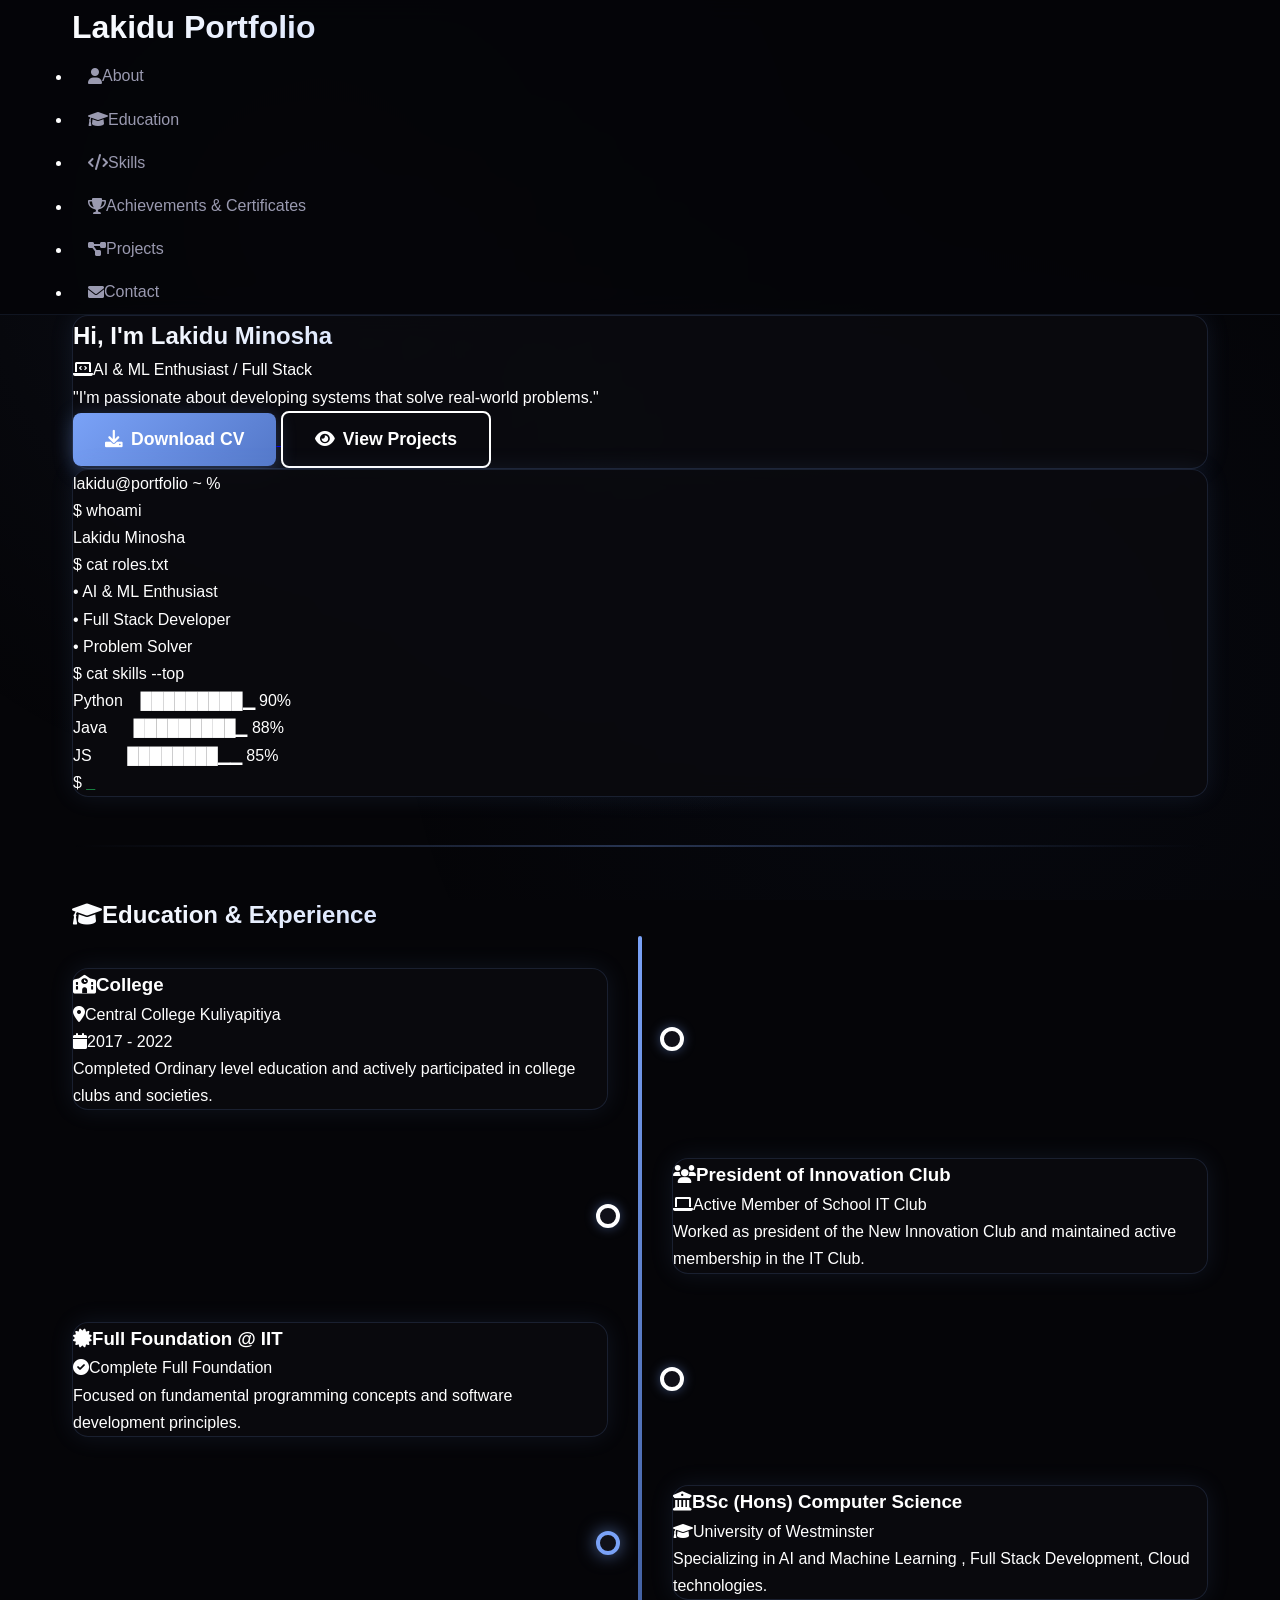
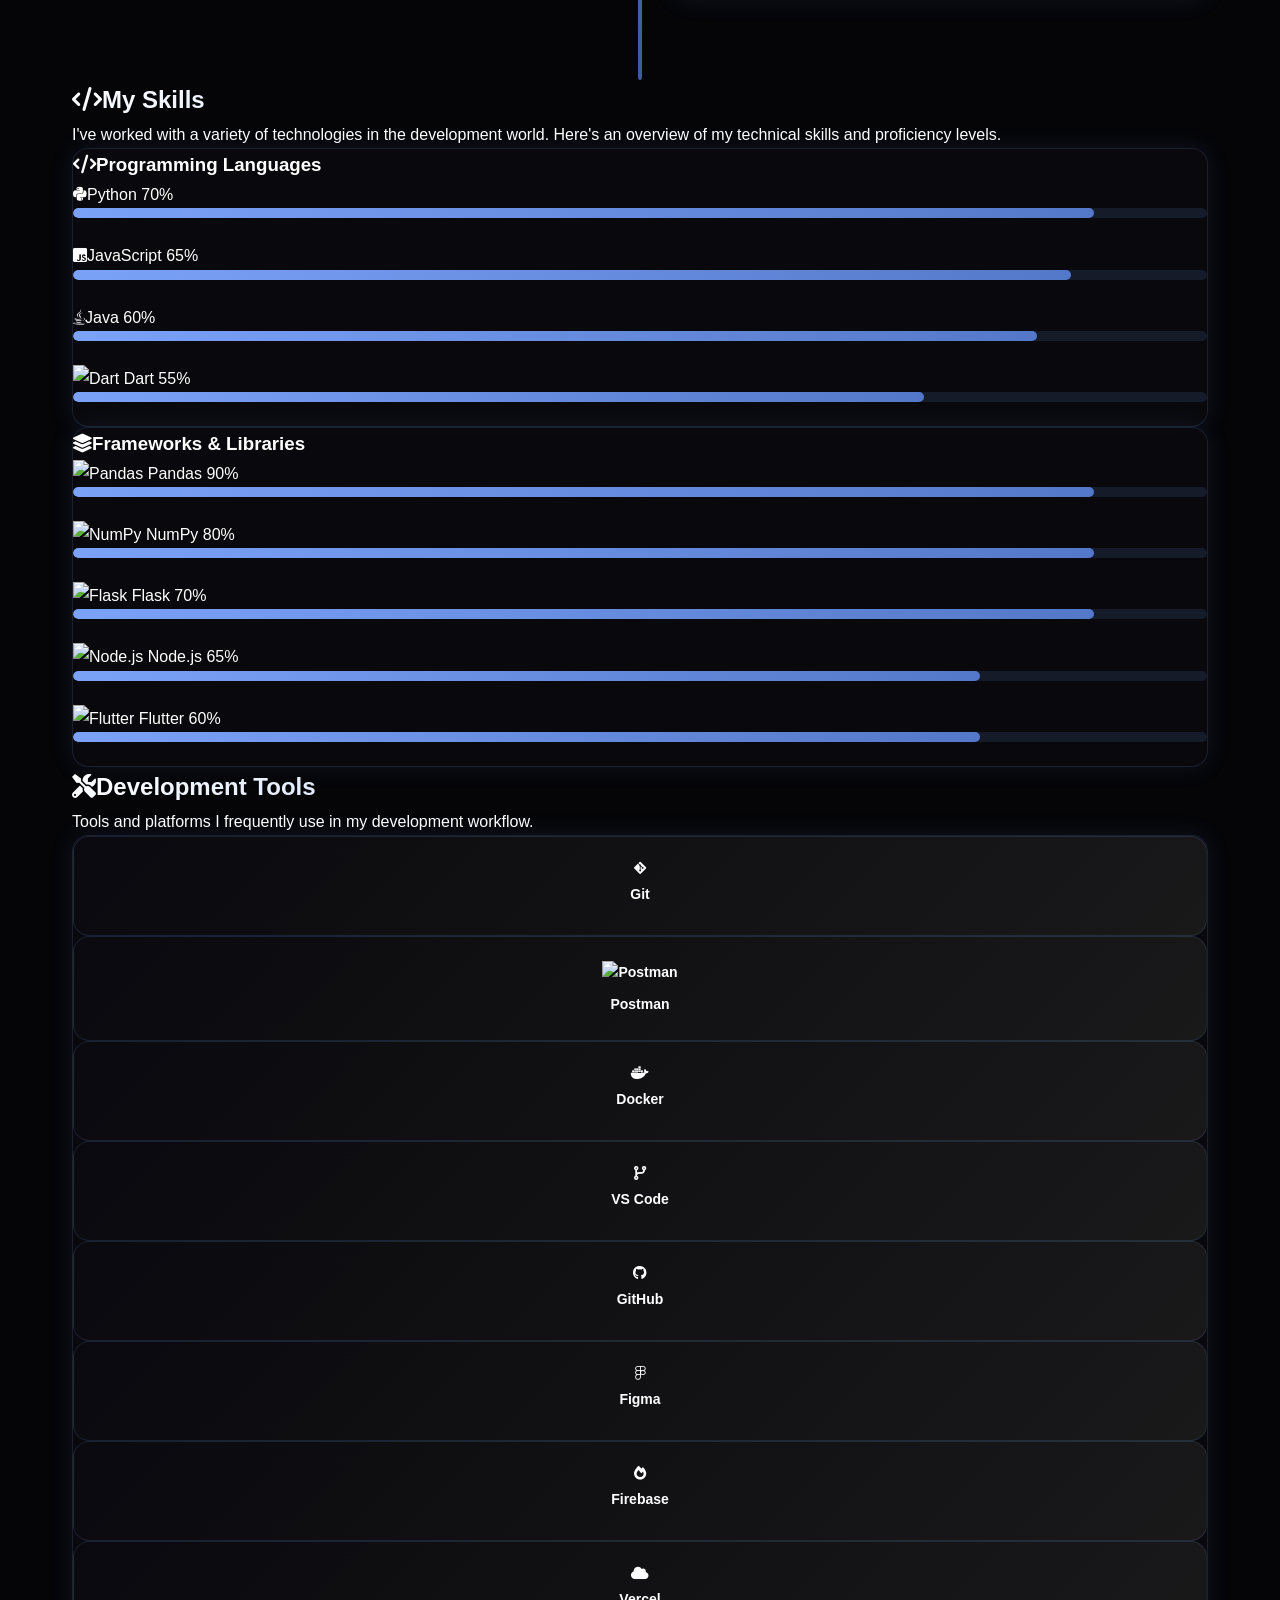
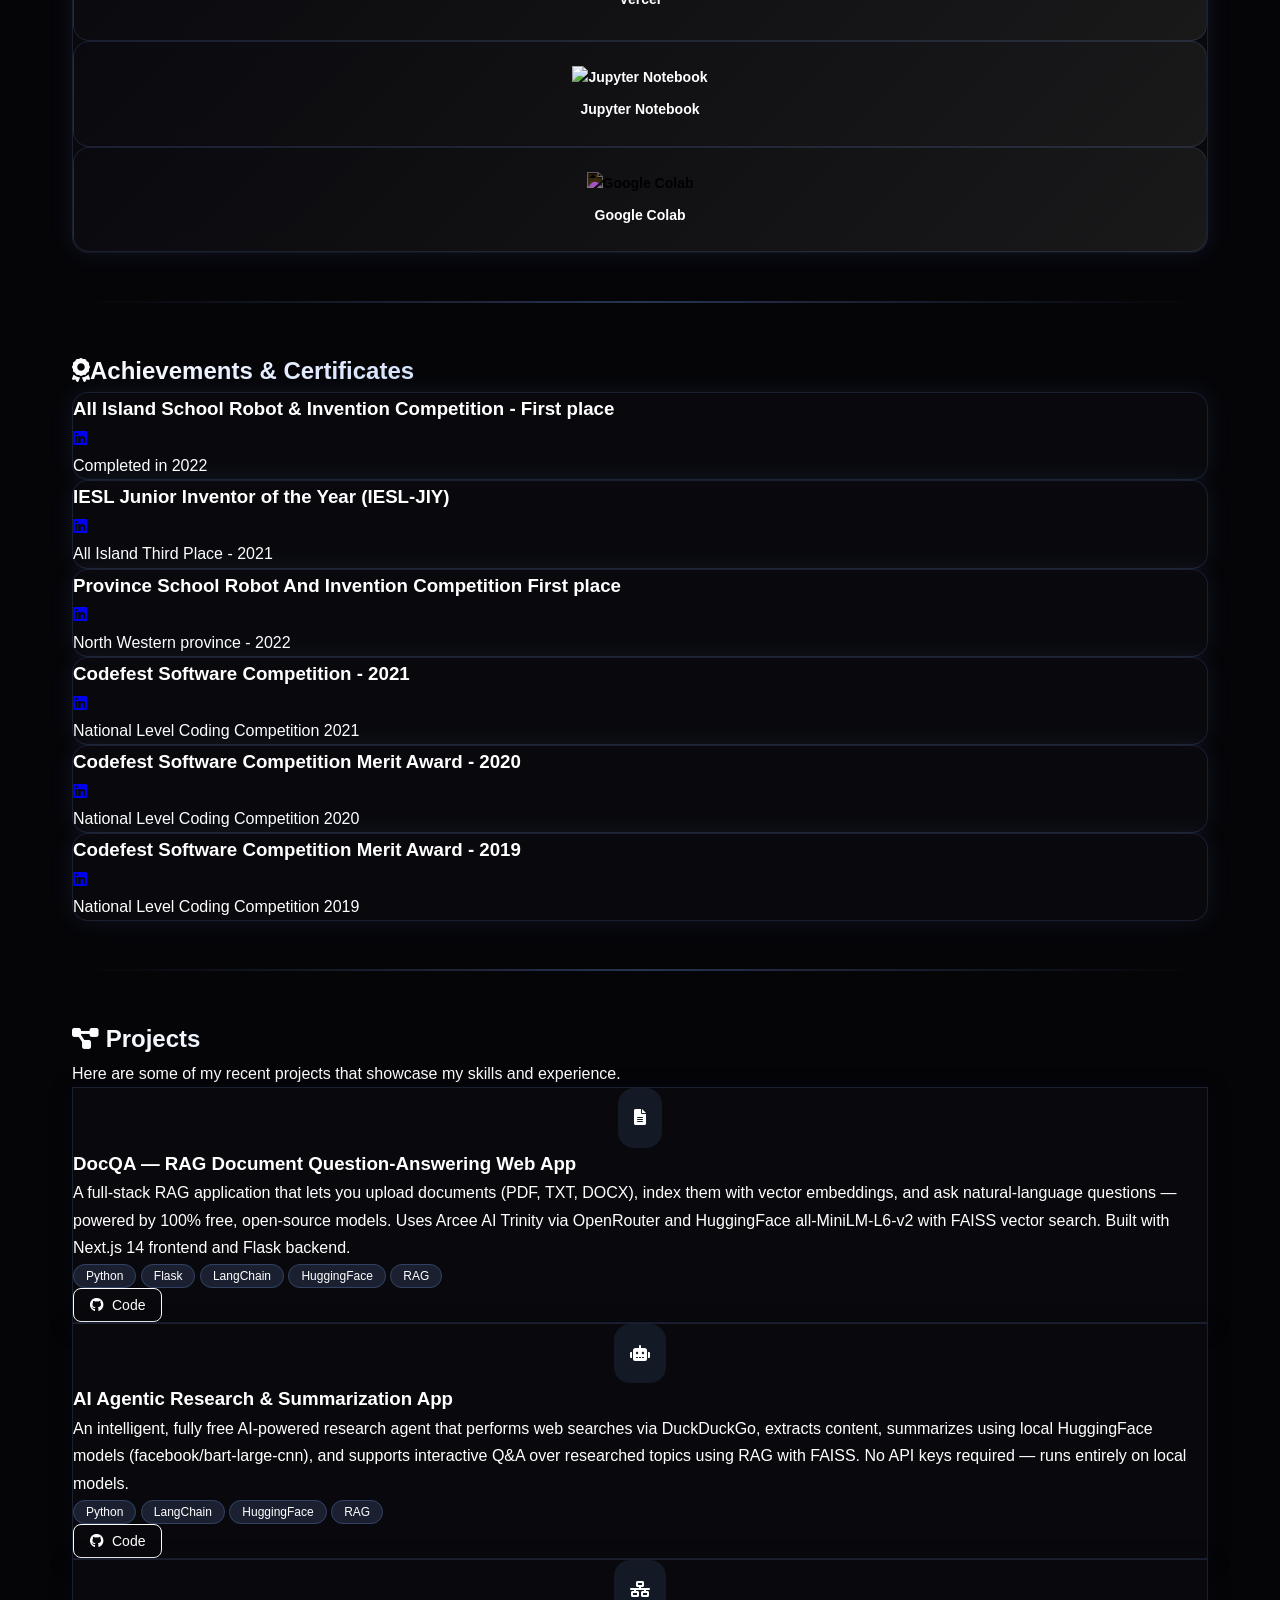
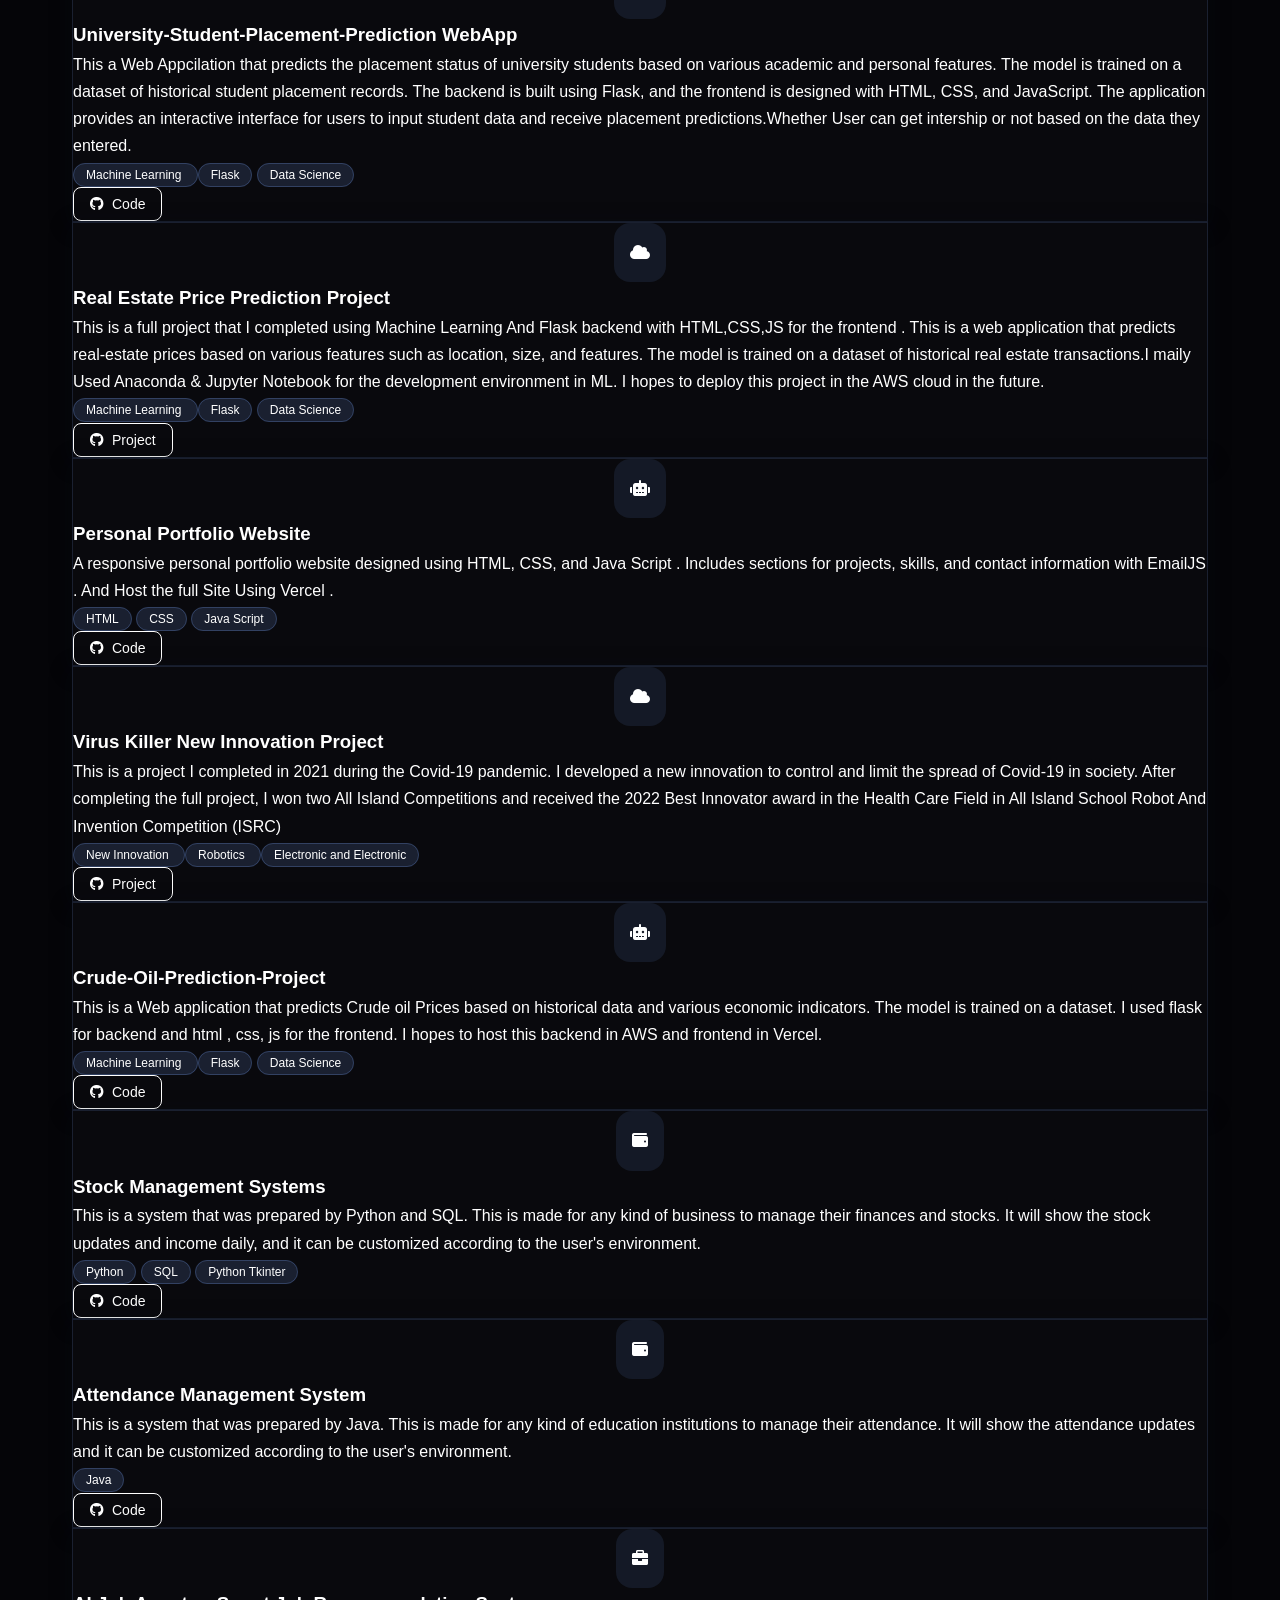
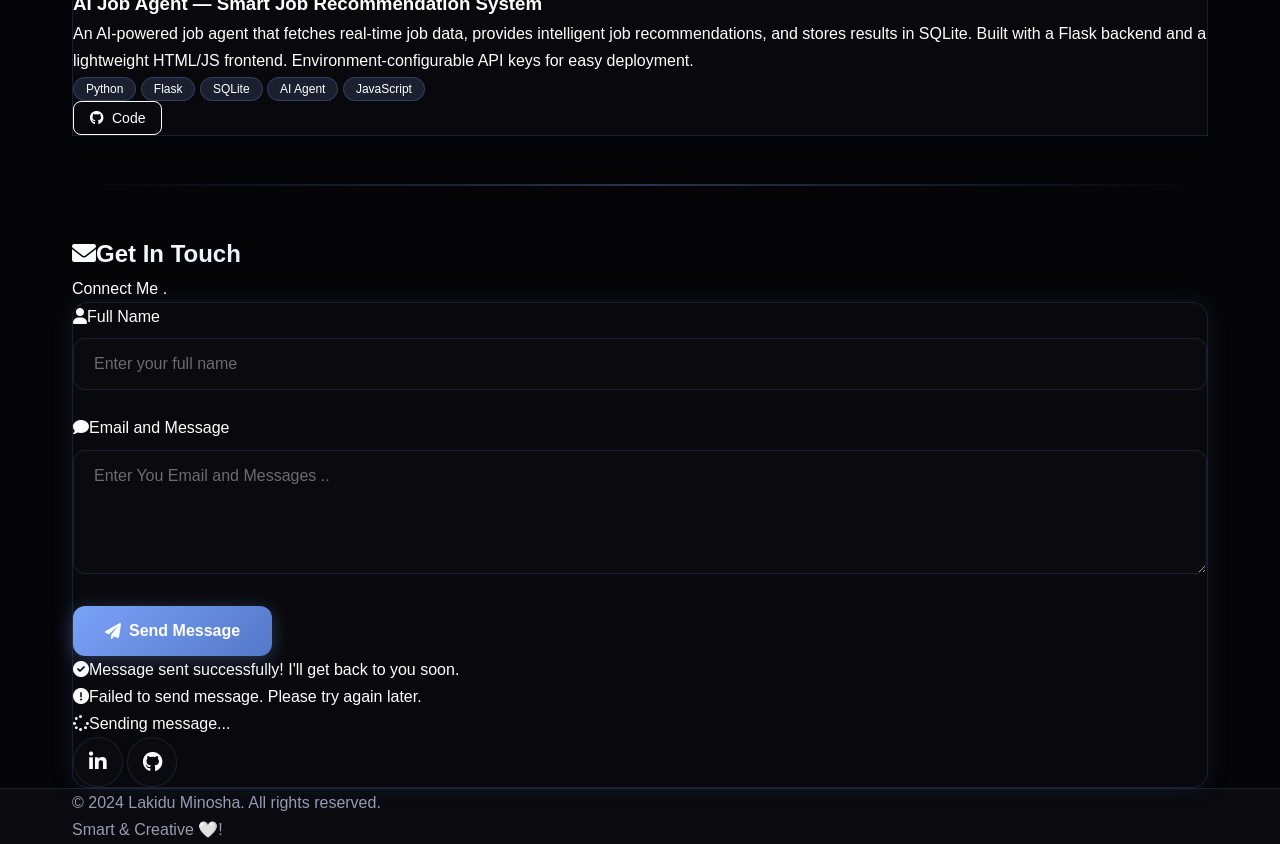
==== index.html @ 8b91c0c7 "all files in potfolio" ====
<!doctype html>
<html lang="en">
    <head>
        <meta charset="UTF-8" />
        <meta name="viewport" content="width=device-width, initial-scale=1" />
        <title>Portfolio|Lakidu</title>

        <!-- Tailwind CDN -->
        <script src="https://cdn.tailwindcss.com"></script>

        <!-- AOS CSS -->
        <link href="https://unpkg.com/aos@2.3.1/dist/aos.css" rel="stylesheet" />

        <!-- Font Awesome for icons -->
        <link
            rel="stylesheet"
            href="https://cdnjs.cloudflare.com/ajax/libs/font-awesome/6.0.0/css/all.min.css"
        />

        <!-- Custom CSS -->
        <link rel="stylesheet" href="style.css" />

        <style>
            html {
                scroll-behavior: smooth;
            }
        </style>
    </head>

    <body class="bg-[#010124] text-white font-sans overflow-x-hidden">
        <!-- Animated Background Particles -->
        <div class="particles-bg"></div>

        <!-- Replace your existing header section with this updated version -->
        <header
            class="bg-black/90 backdrop-blur-md shadow-lg sticky top-0 z-50 border-b border-indigo-800/30"
        >
            <div class="max-w-6xl mx-auto px-6 py-4 flex justify-between items-center">
                <h1 class="text-2xl font-bold gradient-text">Lakidu Portfolio</h1>

                <!-- Mobile Navigation Toggle Button -->
                <button class="nav-toggle" id="navToggle" aria-label="Toggle navigation">
                    <span></span>
                    <span></span>
                    <span></span>
                </button>

                <nav>
                    <ul class="flex space-x-6 text-sm font-medium" id="navMenu">
                        <li>
                            <a href="#about" class="nav-link">
                                <i class="fas fa-user mr-2"></i>About
                            </a>
                        </li>
                        <li>
                            <a href="#education" class="nav-link">
                                <i class="fas fa-graduation-cap mr-2"></i>Education
                            </a>
                        </li>
                        <li>
                            <a href="#skills" class="nav-link">
                                <i class="fas fa-code mr-2"></i>Skills
                            </a>
                        </li>
                        <li>
                            <a href="#achievements" class="nav-link">
                                <i class="fas fa-trophy mr-2"></i>Achievements & Certificates
                            </a>
                        </li>
                        <li>
                            <a href="#projects" class="nav-link">
                                <i class="fas fa-project-diagram mr-2"></i>Projects
                            </a>
                        </li>
                        <li>
                            <a href="#contact" class="nav-link">
                                <i class="fas fa-envelope mr-2"></i>Contact
                            </a>
                        </li>
                    </ul>
                </nav>
            </div>
        </header>

        <!-- Main Content -->
        <main class="py-16">
            <!-- About Section -->
            <section id="about" class="max-w-6xl mx-auto px-6 mb-16" data-aos="fade-up">
                <div class="flex flex-col md:flex-row items-center md:items-start gap-10">
                    <!-- Text Left -->
                    <div class="md:w-1/2">
                        <div class="glass-card p-8 rounded-xl shadow-lg text-left">
                            <h2 class="text-4xl font-bold mb-3 gradient-text">
                                Hi, I'm Lakidu Minosha
                            </h2>
                            <p class="text-indigo-300 mb-4 text-xl font-medium">
                                <i class="fas fa-laptop-code mr-2"></i>AI & ML Enthusiast / Full
                                Stack
                            </p>
                            <p class="text-gray-300 text-lg leading-relaxed">
                                "I'm passionate about developing systems that solve real-world
                                problems."
                            </p>

                            <div class="mt-6 flex space-x-4">
                                <!-- Download CV -->
                                <a
                                    href="https://drive.google.com/file/d/1Hf3Vi_glEjW9aLLunfUtieMkHjbDCd1c/view?usp=sharing"
                                    target="_blank"
                                >
                                    <button class="glow-button">
                                        <i class="fas fa-download mr-2"></i>Download CV
                                    </button>
                                </a>

                                <button
                                    class="outline-button"
                                    onclick="location.href = '#projects'"
                                >
                                    <i class="fas fa-eye mr-2"></i>View Projects
                                </button>
                            </div>
                        </div>
                    </div>

                    <!-- Creative Code Terminal -->
                    <div class="md:w-1/2 flex justify-center">
                        <div
                            class="hero-terminal glass-card rounded-xl shadow-2xl border border-indigo-500/30 w-full max-w-md overflow-hidden"
                        >
                            <!-- Terminal Header -->
                            <div
                                class="flex items-center gap-2 px-4 py-3 bg-black/60 border-b border-indigo-500/20"
                            >
                                <span class="w-3 h-3 rounded-full bg-red-500"></span>
                                <span class="w-3 h-3 rounded-full bg-yellow-500"></span>
                                <span class="w-3 h-3 rounded-full bg-green-500"></span>
                                <span class="ml-3 text-xs text-gray-500 font-mono"
                                    >lakidu@portfolio ~ %</span
                                >
                            </div>
                            <!-- Terminal Body -->
                            <div class="p-5 font-mono text-sm leading-relaxed">
                                <p class="text-green-400 mb-2">
                                    <span class="text-gray-500">$</span> whoami
                                </p>
                                <p class="text-indigo-300 mb-4">Lakidu Minosha</p>

                                <p class="text-green-400 mb-2">
                                    <span class="text-gray-500">$</span> cat roles.txt
                                </p>
                                <p class="text-cyan-300 mb-1">&#x2022; AI &amp; ML Enthusiast</p>
                                <p class="text-cyan-300 mb-1">&#x2022; Full Stack Developer</p>
                                <p class="text-cyan-300 mb-4">&#x2022; Problem Solver</p>

                                <p class="text-green-400 mb-2">
                                    <span class="text-gray-500">$</span> cat skills --top
                                </p>
                                <p class="text-yellow-300 mb-1">
                                    Python
                                    &nbsp;&nbsp;&nbsp;&#9608;&#9608;&#9608;&#9608;&#9608;&#9608;&#9608;&#9608;&#9608;&#9601;
                                    90%
                                </p>
                                <p class="text-yellow-300 mb-1">
                                    Java
                                    &nbsp;&nbsp;&nbsp;&nbsp;&nbsp;&#9608;&#9608;&#9608;&#9608;&#9608;&#9608;&#9608;&#9608;&#9608;&#9601;
                                    88%
                                </p>
                                <p class="text-yellow-300 mb-4">
                                    JS
                                    &nbsp;&nbsp;&nbsp;&nbsp;&nbsp;&nbsp;&nbsp;&#9608;&#9608;&#9608;&#9608;&#9608;&#9608;&#9608;&#9608;&#9601;&#9601;
                                    85%
                                </p>

                                <p class="text-green-400">
                                    <span class="text-gray-500">$</span>
                                    <span class="terminal-cursor">_</span>
                                </p>
                            </div>
                        </div>
                    </div>
                </div>
            </section>

            <!-- Section Divider -->
            <div class="max-w-6xl mx-auto px-6">
                <div class="section-divider"></div>
            </div>

            <!-- Education Section -->
            <section id="education" class="max-w-6xl mx-auto px-6 mb-16">
                <h2
                    class="text-4xl font-bold text-center w-full mb-12 gradient-text"
                    data-aos="fade-up"
                >
                    <i class="fas fa-graduation-cap mr-3"></i>Education & Experience
                </h2>

                <!-- Timeline Layout -->
                <div class="relative timeline-container" data-aos="fade-left">
                    <!-- Vertical Line -->
                    <div class="timeline-line"></div>

                    <!-- Timeline Items -->
                    <div class="timeline-item timeline-left" data-aos="fade-right">
                        <div class="glass-card p-6 rounded-xl shadow-lg">
                            <h3 class="text-2xl font-bold mb-2 text-indigo-300">
                                <i class="fas fa-school mr-2"></i>College
                            </h3>
                            <p class="text-gray-400 mb-2">
                                <i class="fas fa-map-marker-alt mr-2"></i>Central College
                                Kuliyapitiya
                            </p>
                            <p class="text-gray-400 mb-3">
                                <i class="fas fa-calendar mr-2"></i>2017 - 2022
                            </p>
                            <p class="text-sm text-gray-300">
                                Completed Ordinary level education and actively participated in
                                college clubs and societies.
                            </p>
                        </div>
                        <div class="timeline-dot"></div>
                    </div>

                    <div class="timeline-item timeline-right" data-aos="fade-left">
                        <div class="glass-card p-6 rounded-xl shadow-lg">
                            <h3 class="text-2xl font-bold mb-2 text-indigo-300">
                                <i class="fas fa-users mr-2"></i>President of Innovation Club
                            </h3>
                            <p class="text-gray-400 mb-3">
                                <i class="fas fa-laptop mr-2"></i>Active Member of School IT Club
                            </p>
                            <p class="text-sm text-gray-300">
                                Worked as president of the New Innovation Club and maintained active
                                membership in the IT Club.
                            </p>
                        </div>
                        <div class="timeline-dot"></div>
                    </div>

                    <div class="timeline-item timeline-left" data-aos="fade-right">
                        <div class="glass-card p-6 rounded-xl shadow-lg">
                            <h3 class="text-2xl font-bold mb-2 text-indigo-300">
                                <i class="fas fa-certificate mr-2"></i>Full Foundation @ IIT
                            </h3>
                            <p class="text-gray-400 mb-3">
                                <i class="fas fa-check-circle mr-2"></i>Complete Full Foundation
                            </p>
                            <p class="text-sm text-gray-300">
                                Focused on fundamental programming concepts and software development
                                principles.
                            </p>
                        </div>
                        <div class="timeline-dot"></div>
                    </div>

                    <div class="timeline-item timeline-right" data-aos="fade-left">
                        <div class="glass-card p-6 rounded-xl shadow-lg">
                            <h3 class="text-2xl font-bold mb-2 text-indigo-300">
                                <i class="fas fa-university mr-2"></i>BSc (Hons) Computer Science
                            </h3>
                            <p class="text-gray-400 mb-3">
                                <i class="fas fa-graduation-cap mr-2"></i>University of Westminster
                            </p>
                            <p class="text-sm text-gray-300">
                                Specializing in AI and Machine Learning , Full Stack Development,
                                Cloud technologies.
                            </p>
                        </div>
                        <div class="timeline-dot active"></div>
                    </div>
                </div>
            </section>
            <!-- Skills Section -->
            <section id="skills" class="max-w-6xl mx-auto px-6 mb-16" data-aos="fade-up">
                <h2 class="text-4xl font-bold text-center mb-10 gradient-text">
                    <i class="fas fa-code mr-3"></i>My Skills
                </h2>
                <p class="text-center text-gray-400 mb-12 text-lg">
                    I've worked with a variety of technologies in the development world. Here's an
                    overview of my technical skills and proficiency levels.
                </p>

                <div class="grid md:grid-cols-2 gap-10">
                    <!-- Languages -->
                    <div class="glass-card p-8 rounded-xl shadow-lg" data-aos="fade-right">
                        <h3 class="text-2xl font-semibold mb-6 text-indigo-300">
                            <i class="fas fa-code mr-2"></i>Programming Languages
                        </h3>
                        <div class="space-y-6">
                            <div class="skill-item" data-skill="90">
                                <div class="flex justify-between mb-2">
                                    <span class="font-medium">
                                        <i class="fab fa-python mr-2"></i>Python
                                    </span>
                                    <span class="text-indigo-400">70%</span>
                                </div>
                                <div class="skill-bar">
                                    <div class="skill-bar-fill" data-width="90"></div>
                                </div>
                            </div>
                            <div class="skill-item" data-skill="88">
                                <div class="flex justify-between mb-2">
                                    <span class="font-medium">
                                        <i class="fab fa-js-square mr-2"></i>JavaScript
                                    </span>
                                    <span class="text-indigo-400">65%</span>
                                </div>
                                <div class="skill-bar">
                                    <div class="skill-bar-fill" data-width="88"></div>
                                </div>
                            </div>
                            <div class="skill-item" data-skill="85">
                                <div class="flex justify-between mb-2">
                                    <span class="font-medium">
                                        <i class="fab fa-java mr-2"></i>Java
                                    </span>
                                    <span class="text-indigo-400">60%</span>
                                </div>
                                <div class="skill-bar">
                                    <div class="skill-bar-fill" data-width="85"></div>
                                </div>
                            </div>

                            <!-- <div class="skill-item" data-skill="80">
                                <div class="flex justify-between mb-2">
                                    <span class="font-medium">
                                        <i class="fab fa-android mr-2"></i>Kotlin
                                    </span>
                                    <span class="text-indigo-400">60%</span>
                                </div>
                                <div class="skill-bar">
                                    <div class="skill-bar-fill" data-width="80"></div>
                                </div>
                            </div> -->

                            <div class="skill-item" data-skill="75">
                                <div class="flex justify-between mb-2">
                                    <span class="font-medium">
                                        <img
                                            src="https://cdn.jsdelivr.net/gh/devicons/devicon/icons/dart/dart-original.svg"
                                            alt="Dart"
                                            class="inline w-5 h-5 mr-2"
                                        />
                                        Dart
                                    </span>
                                    <span class="text-indigo-400">55%</span>
                                </div>
                                <div class="skill-bar">
                                    <div class="skill-bar-fill" data-width="75"></div>
                                </div>
                            </div>
                        </div>
                    </div>

                    <!-- Frameworks & Libraries -->
                    <div class="glass-card p-8 rounded-xl shadow-lg" data-aos="fade-left">
                        <h3 class="text-2xl font-semibold mb-6 text-indigo-300">
                            <i class="fas fa-layer-group mr-2"></i>Frameworks & Libraries
                        </h3>

                        <!-- Pandas -->
                        <div class="skill-item" data-skill="90">
                            <div class="flex justify-between mb-2">
                                <span class="font-medium">
                                    <img
                                        src="https://cdn.jsdelivr.net/gh/devicons/devicon/icons/pandas/pandas-original.svg"
                                        alt="Pandas"
                                        class="inline w-5 h-5 mr-2"
                                    />
                                    Pandas
                                </span>

                                <span class="text-indigo-400">90%</span>
                            </div>
                            <div class="skill-bar">
                                <div class="skill-bar-fill" data-width="90"></div>
                            </div>
                        </div>

                        <!-- NumPy -->
                        <div class="skill-item" data-skill="90">
                            <div class="flex justify-between mb-2">
                                <span class="font-medium">
                                    <img
                                        src="https://cdn.jsdelivr.net/gh/devicons/devicon/icons/numpy/numpy-original.svg"
                                        alt="NumPy"
                                        class="inline w-5 h-5 mr-2"
                                    />
                                    NumPy
                                </span>

                                <span class="text-indigo-400">80%</span>
                            </div>
                            <div class="skill-bar">
                                <div class="skill-bar-fill" data-width="90"></div>
                            </div>
                        </div>

                        <!-- Flask -->
                        <div class="skill-item" data-skill="90">
                            <div class="flex justify-between mb-2">
                                <span class="font-medium">
                                    <img
                                        src="https://cdn.jsdelivr.net/gh/devicons/devicon/icons/flask/flask-original.svg"
                                        alt="Flask"
                                        class="inline w-5 h-5 mr-2"
                                    />
                                    Flask
                                </span>
                                <span class="text-indigo-400">70%</span>
                            </div>
                            <div class="skill-bar">
                                <div class="skill-bar-fill" data-width="90"></div>
                            </div>
                        </div>

                        <!-- Node.js -->
                        <div class="skill-item" data-skill="80">
                            <div class="flex justify-between mb-2">
                                <span class="font-medium">
                                    <img
                                        src="https://cdn.jsdelivr.net/gh/devicons/devicon/icons/nodejs/nodejs-original.svg"
                                        alt="Node.js"
                                        class="inline w-5 h-5 mr-2"
                                    />
                                    Node.js
                                </span>
                                <span class="text-indigo-400">65%</span>
                            </div>
                            <div class="skill-bar">
                                <div class="skill-bar-fill" data-width="80"></div>
                            </div>
                        </div>

                        <!-- Flutter -->

                        <div class="skill-item" data-skill="80">
                            <div class="flex justify-between mb-2">
                                <span class="font-medium">
                                    <img
                                        src="https://cdn.jsdelivr.net/gh/devicons/devicon/icons/flutter/flutter-original.svg"
                                        alt="Flutter"
                                        class="inline w-5 h-5 mr-2"
                                    />
                                    Flutter
                                </span>
                                <span class="text-indigo-400">60%</span>
                            </div>
                            <div class="skill-bar">
                                <div class="skill-bar-fill" data-width="80"></div>
                            </div>
                        </div>
                    </div>
                </div>
            </section>

            <section id="tools" class="max-w-6xl mx-auto px-6 mb-16" data-aos="fade-up">
                <h2 class="text-3xl font-bold text-center mb-10 gradient-text">
                    <i class="fas fa-tools mr-3"></i>Development Tools
                </h2>
                <p class="text-center text-gray-400 mb-10 text-lg">
                    Tools and platforms I frequently use in my development workflow.
                </p>
                <div class="glass-card p-8 rounded-xl shadow-lg">
                    <div class="grid grid-cols-2 sm:grid-cols-3 md:grid-cols-4 gap-6 text-center">
                        <!-- Git -->
                        <div class="tool-button" data-aos="zoom-in" data-aos-delay="100">
                            <i class="fab fa-git-alt text-2xl mb-2"></i>
                            <span>Git</span>
                        </div>

                        <!-- Postman -->
                        <div class="tool-button" data-aos="zoom-in" data-aos-delay="200">
                            <img
                                src="https://cdn.jsdelivr.net/gh/devicons/devicon/icons/postman/postman-original.svg"
                                alt="Postman"
                                class="w-8 h-8 mx-auto mb-2"
                            />
                            <span>Postman</span>
                        </div>

                        <!-- Docker -->
                        <div class="tool-button" data-aos="zoom-in" data-aos-delay="300">
                            <i class="fab fa-docker text-2xl mb-2"></i>
                            <span>Docker</span>
                        </div>

                        <!-- VS Code -->
                        <div class="tool-button" data-aos="zoom-in" data-aos-delay="400">
                            <i class="fas fa-code-branch text-2xl mb-2"></i>
                            <span>VS Code</span>
                        </div>

                        <!-- GitHub -->
                        <div class="tool-button" data-aos="zoom-in" data-aos-delay="500">
                            <i class="fab fa-github text-2xl mb-2"></i>
                            <span>GitHub</span>
                        </div>

                        <!-- Figma -->
                        <div class="tool-button" data-aos="zoom-in" data-aos-delay="600">
                            <i class="fab fa-figma text-2xl mb-2"></i>
                            <span>Figma</span>
                        </div>

                        <!-- Firebase -->
                        <div class="tool-button" data-aos="zoom-in" data-aos-delay="700">
                            <i class="fas fa-fire text-2xl mb-2"></i>
                            <span>Firebase</span>
                        </div>

                        <!-- Vercel -->
                        <div class="tool-button" data-aos="zoom-in" data-aos-delay="800">
                            <i class="fas fa-cloud text-2xl mb-2"></i>
                            <span>Vercel</span>
                        </div>

                        <!-- Jupyter Notebook -->
                        <div class="tool-button" data-aos="zoom-in" data-aos-delay="900">
                            <img
                                src="https://cdn.jsdelivr.net/gh/devicons/devicon/icons/jupyter/jupyter-original.svg"
                                alt="Jupyter Notebook"
                                class="w-8 h-8 mx-auto mb-2"
                            />
                            <span>Jupyter Notebook</span>
                        </div>

                        <!-- Google Colab -->
                        <div class="tool-button" data-aos="zoom-in" data-aos-delay="1000">
                            <img
                                src="https://cdn.jsdelivr.net/npm/simple-icons@v9/icons/googlecolab.svg"
                                alt="Google Colab"
                                class="w-8 h-8 mx-auto mb-2"
                                style="filter: invert(1)"
                            />
                            <span>Google Colab</span>
                        </div>
                    </div>
                </div>
            </section>

            <!-- Section Divider -->
            <div class="max-w-6xl mx-auto px-6">
                <div class="section-divider"></div>
            </div>

            <!-- Place this below the Development Tools section -->
            <section id="achievements" class="max-w-6xl mx-auto px-6 mb-16" data-aos="fade-up">
                <h2 class="text-3xl font-bold text-center mb-10 gradient-text">
                    <i class="fas fa-award mr-3"></i>Achievements & Certificates
                </h2>
                <div class="grid gap-8 md:grid-cols-2">
                    <!-- Card 1 -->
                    <div
                        class="bg-gray-900 rounded-2xl shadow-lg p-6 border border-gray-800 glass-card"
                    >
                        <div class="flex items-center justify-between mb-2">
                            <h3 class="text-xl font-semibold text-white">
                                All Island School Robot & Invention Competition - First place
                            </h3>
                            <a
                                href="https://www.linkedin.com/in/lakidu-minosha-senarathne-a3041a222/details/certifications/982068356/multiple-media-viewer/?profileId=ACoAADfyakQBsEavQKMfgP3efuYMpvDZ-MNOKVY&treasuryMediaId=1635555473482"
                                target="_blank"
                                title="View on LinkedIn"
                                class="text-blue-400 hover:text-blue-600"
                            >
                                <i class="fab fa-linkedin text-2xl"></i>
                            </a>
                        </div>
                        <p class="text-gray-400">Completed in 2022</p>
                    </div>

                    <!-- Card 2 -->
                    <div
                        class="bg-gray-900 rounded-2xl shadow-lg p-6 border border-gray-800 glass-card"
                    >
                        <div class="flex items-center justify-between mb-2">
                            <h3 class="text-xl font-semibold text-white">
                                IESL Junior Inventor of the Year (IESL-JIY)
                            </h3>
                            <a
                                href="https://www.linkedin.com/in/lakidu-minosha-senarathne-a3041a222/details/certifications/1635555469986/single-media-viewer/?profileId=ACoAADfyakQBsEavQKMfgP3efuYMpvDZ-MNOKVY"
                                target="_blank"
                                title="View on LinkedIn"
                                class="text-blue-400 hover:text-blue-600"
                            >
                                <i class="fab fa-linkedin text-2xl"></i>
                            </a>
                        </div>
                        <p class="text-gray-400">All Island Third Place - 2021</p>
                    </div>

                    <!-- Card 3 -->
                    <div
                        class="bg-gray-900 rounded-2xl shadow-lg p-6 border border-gray-800 glass-card"
                    >
                        <div class="flex items-center justify-between mb-2">
                            <h3 class="text-xl font-semibold text-white">
                                Province School Robot And Invention Competition First place
                            </h3>
                            <a
                                href="https://www.linkedin.com/in/lakidu-minosha-senarathne-a3041a222/details/certifications/1635555473467/single-media-viewer/?profileId=ACoAADfyakQBsEavQKMfgP3efuYMpvDZ-MNOKVY"
                                target="_blank"
                                title="View on LinkedIn"
                                class="text-blue-400 hover:text-blue-600"
                            >
                                <i class="fab fa-linkedin text-2xl"></i>
                            </a>
                        </div>
                        <p class="text-gray-400">North Western province - 2022</p>
                    </div>

                    <!-- Card 4 -->
                    <div
                        class="bg-gray-900 rounded-2xl shadow-lg p-6 border border-gray-800 glass-card"
                    >
                        <div class="flex items-center justify-between mb-2">
                            <h3 class="text-xl font-semibold text-white">
                                Codefest Software Competition - 2021
                            </h3>
                            <a
                                href="https://www.linkedin.com/in/lakidu-minosha-senarathne-a3041a222/details/certifications/1635555472537/single-media-viewer/?profileId=ACoAADfyakQBsEavQKMfgP3efuYMpvDZ-MNOKVY"
                                target="_blank"
                                title="View on LinkedIn"
                                class="text-blue-400 hover:text-blue-600"
                            >
                                <i class="fab fa-linkedin text-2xl"></i>
                            </a>
                        </div>
                        <p class="text-gray-400">National Level Coding Competition 2021</p>
                    </div>

                    <!-- Card 4 -->
                    <div
                        class="bg-gray-900 rounded-2xl shadow-lg p-6 border border-gray-800 glass-card"
                    >
                        <div class="flex items-center justify-between mb-2">
                            <h3 class="text-xl font-semibold text-white">
                                Codefest Software Competition Merit Award - 2020
                            </h3>
                            <a
                                href="https://www.linkedin.com/in/lakidu-minosha-senarathne-a3041a222/details/certifications/1635555468896/single-media-viewer/?profileId=ACoAADfyakQBsEavQKMfgP3efuYMpvDZ-MNOKVY"
                                target="_blank"
                                title="View on LinkedIn"
                                class="text-blue-400 hover:text-blue-600"
                            >
                                <i class="fab fa-linkedin text-2xl"></i>
                            </a>
                        </div>
                        <p class="text-gray-400">National Level Coding Competition 2020</p>
                    </div>

                    <!-- Card 4 -->
                    <div
                        class="bg-gray-900 rounded-2xl shadow-lg p-6 border border-gray-800 glass-card"
                    >
                        <div class="flex items-center justify-between mb-2">
                            <h3 class="text-xl font-semibold text-white">
                                Codefest Software Competition Merit Award - 2019
                            </h3>
                            <a
                                href="https://www.linkedin.com/in/lakidu-minosha-senarathne-a3041a222/details/certifications/977843721/multiple-media-viewer/?profileId=ACoAADfyakQBsEavQKMfgP3efuYMpvDZ-MNOKVY&treasuryMediaId=1635555473285"
                                target="_blank"
                                title="View on LinkedIn"
                                class="text-blue-400 hover:text-blue-600"
                            >
                                <i class="fab fa-linkedin text-2xl"></i>
                            </a>
                        </div>
                        <p class="text-gray-400">National Level Coding Competition 2019</p>
                    </div>
                </div>
            </section>

            <!-- Section Divider -->
            <div class="max-w-6xl mx-auto px-6">
                <div class="section-divider"></div>
            </div>

            <!-- Projects Section -->

            <section id="projects" class="max-w-6xl mx-auto px-6 mb-16" data-aos="fade-up">
                <h2 class="text-4xl font-bold text-center mb-10 gradient-text">
                    <i class="fas fa-project-diagram mr-3"></i> Projects
                </h2>
                <p class="text-center text-gray-400 mb-12 text-lg">
                    Here are some of my recent projects that showcase my skills and experience.
                </p>

                <!-- Grid of 2 Columns -->
                <div class="grid md:grid-cols-2 gap-8">
                    <!-- Project - DocQA RAG System -->
                    <div
                        class="project-card p-6 rounded-xl shadow-lg hover-lift"
                        data-aos="fade-right"
                    >
                        <div class="project-icon mb-4">
                            <i class="fas fa-file-alt text-4xl text-cyan-400"></i>
                        </div>
                        <h3 class="text-2xl font-semibold mb-3 text-indigo-300">
                            DocQA — RAG Document Question-Answering Web App
                        </h3>
                        <p class="text-gray-300 mb-4 leading-relaxed">
                            A full-stack RAG application that lets you upload documents (PDF, TXT,
                            DOCX), index them with vector embeddings, and ask natural-language
                            questions — powered by 100% free, open-source models. Uses Arcee AI
                            Trinity via OpenRouter and HuggingFace all-MiniLM-L6-v2 with FAISS
                            vector search. Built with Next.js 14 frontend and Flask backend.
                        </p>
                        <div class="flex flex-wrap gap-2 mb-4">
                            <span class="tech-tag">Python</span>
                            <span class="tech-tag">Flask</span>
                            <span class="tech-tag">LangChain</span>
                            <span class="tech-tag">HuggingFace</span>
                            <span class="tech-tag">RAG</span>
                        </div>
                        <a
                            href="https://github.com/lakindu1234/RAG-System-Document-Question-Answering-web-app"
                            target="_blank"
                            rel="noopener noreferrer"
                        >
                            <button class="project-btn-outline">
                                <i class="fab fa-github mr-2"></i>Code
                            </button>
                        </a>
                    </div>

                    <!-- Project - AI Agentic Research -->
                    <div
                        class="project-card p-6 rounded-xl shadow-lg hover-lift"
                        data-aos="fade-left"
                    >
                        <div class="project-icon mb-4">
                            <i class="fas fa-robot text-4xl text-emerald-400"></i>
                        </div>
                        <h3 class="text-2xl font-semibold mb-3 text-indigo-300">
                            AI Agentic Research & Summarization App
                        </h3>
                        <p class="text-gray-300 mb-4 leading-relaxed">
                            An intelligent, fully free AI-powered research agent that performs web
                            searches via DuckDuckGo, extracts content, summarizes using local
                            HuggingFace models (facebook/bart-large-cnn), and supports interactive
                            Q&A over researched topics using RAG with FAISS. No API keys required —
                            runs entirely on local models.
                        </p>
                        <div class="flex flex-wrap gap-2 mb-4">
                            <span class="tech-tag">Python</span>
                            <span class="tech-tag">LangChain</span>

                            <span class="tech-tag">HuggingFace</span>
                            <span class="tech-tag">RAG</span>
                        </div>
                        <a
                            href="https://github.com/lakindu1234/AI_Agentic_Application"
                            target="_blank"
                            rel="noopener noreferrer"
                        >
                            <button class="project-btn-outline">
                                <i class="fab fa-github mr-2"></i>Code
                            </button>
                        </a>
                    </div>

                    <!-- Project 5 -->
                    <div
                        class="project-card p-6 rounded-xl shadow-lg hover-lift"
                        data-aos="fade-left"
                    >
                        <div class="project-icon mb-4">
                            <i class="fas fa-network-wired text-4xl text-yellow-400"></i>
                        </div>
                        <h3 class="text-2xl font-semibold mb-3 text-indigo-300">
                            University-Student-Placement-Prediction WebApp
                        </h3>
                        <p class="text-gray-300 mb-4 leading-relaxed">
                            This a Web Appcilation that predicts the placement status of university
                            students based on various academic and personal features. The model is
                            trained on a dataset of historical student placement records. The
                            backend is built using Flask, and the frontend is designed with HTML,
                            CSS, and JavaScript. The application provides an interactive interface
                            for users to input student data and receive placement
                            predictions.Whether User can get intership or not based on the data they
                            entered.
                        </p>
                        <div class="flex flex-wrap gap-2 mb-4">
                            <span class="tech-tag">Machine Learning </span>
                            <span class="tech-tag">Flask</span>
                            <span class="tech-tag">Data Science</span>
                        </div>
                        <a
                            href="https://github.com/lakindu1234/University-Student-Placement"
                            target="_blank"
                            rel="noopener noreferrer"
                        >
                            <button class="project-btn-outline">
                                <i class="fab fa-github mr-2"></i>Code
                            </button>
                        </a>
                    </div>

                    <!-- Project 4 -->
                    <div
                        class="project-card p-6 rounded-xl shadow-lg hover-lift"
                        data-aos="fade-left"
                    >
                        <div class="project-icon mb-4">
                            <i class="fas fa-cloud text-4xl text-blue-400"></i>
                        </div>
                        <h3 class="text-2xl font-semibold mb-3 text-indigo-300">
                            Real Estate Price Prediction Project
                        </h3>
                        <p class="text-gray-300 mb-4 leading-relaxed">
                            This is a full project that I completed using Machine Learning And Flask
                            backend with HTML,CSS,JS for the frontend . This is a web application
                            that predicts real-estate prices based on various features such as
                            location, size, and features. The model is trained on a dataset of
                            historical real estate transactions.I maily Used Anaconda & Jupyter
                            Notebook for the development environment in ML. I hopes to deploy this
                            project in the AWS cloud in the future.
                        </p>
                        <div class="flex flex-wrap gap-2 mb-4">
                            <span class="tech-tag">Machine Learning </span>
                            <span class="tech-tag">Flask</span>
                            <span class="tech-tag">Data Science</span>
                        </div>
                        <a
                            href="https://github.com/lakindu1234/Real-Estate-Price-Prediction-Project"
                            target="_blank"
                            rel="noopener noreferrer"
                        >
                            <button class="project-btn-outline">
                                <i class="fab fa-github mr-2"></i>Project
                            </button>
                        </a>
                    </div>

                    <!-- Project 3 -->
                    <div
                        class="project-card p-6 rounded-xl shadow-lg hover-lift"
                        data-aos="fade-left"
                    >
                        <div class="project-icon mb-4">
                            <i class="fas fa-robot text-4xl text-purple-400"></i>
                        </div>
                        <h3 class="text-2xl font-semibold mb-3 text-indigo-300">
                            Personal Portfolio Website
                        </h3>
                        <p class="text-gray-300 mb-4 leading-relaxed">
                            A responsive personal portfolio website designed using HTML, CSS, and
                            Java Script . Includes sections for projects, skills, and contact
                            information with EmailJS . And Host the full Site Using Vercel .
                        </p>
                        <div class="flex flex-wrap gap-2 mb-4">
                            <span class="tech-tag">HTML</span>
                            <span class="tech-tag">CSS</span>
                            <span class="tech-tag">Java Script </span>
                        </div>
                        <a
                            href="https://github.com/lakindu1234/portfolio"
                            target="_blank"
                            rel="noopener noreferrer"
                        >
                            <button class="project-btn-outline">
                                <i class="fab fa-github mr-2"></i>Code
                            </button>
                        </a>
                    </div>

                    <!-- Project 4 -->
                    <div
                        class="project-card p-6 rounded-xl shadow-lg hover-lift"
                        data-aos="fade-left"
                    >
                        <div class="project-icon mb-4">
                            <i class="fas fa-cloud text-4xl text-blue-400"></i>
                        </div>
                        <h3 class="text-2xl font-semibold mb-3 text-indigo-300">
                            Virus Killer New Innovation Project
                        </h3>
                        <p class="text-gray-300 mb-4 leading-relaxed">
                            This is a project I completed in 2021 during the Covid-19 pandemic. I
                            developed a new innovation to control and limit the spread of Covid-19
                            in society. After completing the full project, I won two All Island
                            Competitions and received the 2022 Best Innovator award in the Health
                            Care Field in All Island School Robot And Invention Competition (ISRC)
                        </p>
                        <div class="flex flex-wrap gap-2 mb-4">
                            <span class="tech-tag">New Innovation </span>
                            <span class="tech-tag">Robotics </span>
                            <span class="tech-tag">Electronic and Electronic</span>
                        </div>
                        <a
                            href="https://www.linkedin.com/in/lakidu-minosha-senarathne-a3041a222/"
                            target="_blank"
                            rel="noopener noreferrer"
                        >
                            <button class="project-btn-outline">
                                <i class="fab fa-github mr-2"></i>Project
                            </button>
                        </a>
                    </div>

                    <div
                        class="project-card p-6 rounded-xl shadow-lg hover-lift"
                        data-aos="fade-left"
                    >
                        <div class="project-icon mb-4">
                            <i class="fas fa-robot text-4xl text-purple-400"></i>
                        </div>
                        <h3 class="text-2xl font-semibold mb-3 text-indigo-300">
                            Crude-Oil-Prediction-Project
                        </h3>
                        <p class="text-gray-300 mb-4 leading-relaxed">
                            This is a Web application that predicts Crude oil Prices based on
                            historical data and various economic indicators. The model is trained on
                            a dataset. I used flask for backend and html , css, js for the frontend.
                            I hopes to host this backend in AWS and frontend in Vercel.
                        </p>
                        <div class="flex flex-wrap gap-2 mb-4">
                            <span class="tech-tag">Machine Learning </span>
                            <span class="tech-tag">Flask</span>
                            <span class="tech-tag">Data Science</span>
                        </div>
                        <a
                            href="https://github.com/lakindu1234/University-Student-Placement"
                            target="_blank"
                            rel="noopener noreferrer"
                        >
                            <button class="project-btn-outline">
                                <i class="fab fa-github mr-2"></i>Code
                            </button>
                        </a>
                    </div>

                    <!-- Project 1 -->
                    <div
                        class="project-card p-6 rounded-xl shadow-lg hover-lift"
                        data-aos="fade-right"
                    >
                        <div class="project-icon mb-4">
                            <i class="fas fa-wallet text-4xl text-green-400"></i>
                        </div>
                        <h3 class="text-2xl font-semibold mb-3 text-indigo-300">
                            Stock Management Systems
                        </h3>
                        <p class="text-gray-300 mb-4 leading-relaxed">
                            This is a system that was prepared by Python and SQL. This is made for
                            any kind of business to manage their finances and stocks. It will show
                            the stock updates and income daily, and it can be customized according
                            to the user's environment.
                        </p>
                        <div class="flex flex-wrap gap-2 mb-4">
                            <span class="tech-tag">Python</span>
                            <span class="tech-tag">SQL</span>
                            <span class="tech-tag">Python Tkinter</span>
                        </div>
                        <a
                            href="https://github.com/lakindu1234/POS_Systerm_Python"
                            target="_blank"
                            rel="noopener noreferrer"
                        >
                            <button class="project-btn-outline">
                                <i class="fab fa-github mr-2"></i>Code
                            </button>
                        </a>
                    </div>

                    <!-- Project 2 -->
                    <div
                        class="project-card p-6 rounded-xl shadow-lg hover-lift"
                        data-aos="fade-right"
                    >
                        <div class="project-icon mb-4">
                            <i class="fas fa-wallet text-4xl text-green-400"></i>
                        </div>
                        <h3 class="text-2xl font-semibold mb-3 text-indigo-300">
                            Attendance Management System
                        </h3>
                        <p class="text-gray-300 mb-4 leading-relaxed">
                            This is a system that was prepared by Java. This is made for any kind of
                            education institutions to manage their attendance. It will show the
                            attendance updates and it can be customized according to the user's
                            environment.
                        </p>
                        <div class="flex flex-wrap gap-2 mb-4">
                            <span class="tech-tag">Java</span>
                        </div>
                        <a
                            href="https://github.com/lakindu1234/Attendance_Management_System"
                            target="_blank"
                            rel="noopener noreferrer"
                        >
                            <button class="project-btn-outline">
                                <i class="fab fa-github mr-2"></i>Code
                            </button>
                        </a>
                    </div>

                    <!-- Project - AI Job Agent -->
                    <div
                        class="project-card p-6 rounded-xl shadow-lg hover-lift"
                        data-aos="fade-right"
                    >
                        <div class="project-icon mb-4">
                            <i class="fas fa-briefcase text-4xl text-orange-400"></i>
                        </div>
                        <h3 class="text-2xl font-semibold mb-3 text-indigo-300">
                            AI Job Agent — Smart Job Recommendation System
                        </h3>
                        <p class="text-gray-300 mb-4 leading-relaxed">
                            An AI-powered job agent that fetches real-time job data, provides
                            intelligent job recommendations, and stores results in SQLite. Built
                            with a Flask backend and a lightweight HTML/JS frontend.
                            Environment-configurable API keys for easy deployment.
                        </p>
                        <div class="flex flex-wrap gap-2 mb-4">
                            <span class="tech-tag">Python</span>
                            <span class="tech-tag">Flask</span>
                            <span class="tech-tag">SQLite</span>
                            <span class="tech-tag">AI Agent</span>
                            <span class="tech-tag">JavaScript</span>
                        </div>
                        <a
                            href="https://github.com/lakindu1234/job-agent"
                            target="_blank"
                            rel="noopener noreferrer"
                        >
                            <button class="project-btn-outline">
                                <i class="fab fa-github mr-2"></i>Code
                            </button>
                        </a>
                    </div>

                    <!--  Project 3 -->
                    <!-- <div
                        class="project-card p-6 rounded-xl shadow-lg hover-lift"
                        data-aos="fade-left"
                    >
                        <div class="project-icon mb-4">
                            <i class="fas fa-robot text-4xl text-purple-400"></i>
                        </div>
                        <h3 class="text-2xl font-semibold mb-3 text-indigo-300">Medical Chatbot</h3>
                        <p class="text-gray-300 mb-4 leading-relaxed">
                            A medical chatbot developed using Python and OpenAI's GPT-3.5
                            architecture. It provides medical advice and information based on user
                            queries.
                        </p>
                        <div class="flex flex-wrap gap-2 mb-4">
                            <span class="tech-tag">Python</span>
                            <span class="tech-tag">OpenAI</span>
                        </div>
                        <a
                            href="https://github.com/lakindu1234/Medical_chatbot"
                            target="_blank"
                            rel="noopener noreferrer"
                        >
                            <button class="project-btn-outline">
                                <i class="fab fa-github mr-2"></i>Code
                            </button>
                        </a>
                    </div>

                    -->
                </div>
            </section>

            <!-- Section Divider -->
            <div class="max-w-6xl mx-auto px-6">
                <div class="section-divider"></div>
            </div>

            <!-- Contact Section -->
            <section id="contact" class="max-w-6xl mx-auto px-6 mb-16" data-aos="zoom-in">
                <h2 class="text-4xl font-bold text-center mb-10 gradient-text">
                    <i class="fas fa-envelope mr-3"></i>Get In Touch
                </h2>
                <p class="text-center text-gray-400 mb-12 text-lg">Connect Me .</p>

                <div class="glass-card p-8 rounded-xl shadow-lg max-w-2xl mx-auto">
                    <form class="contact-form space-y-6" id="contact-form">
                        <div class="form-group">
                            <label for="name" class="form-label">
                                <i class="fas fa-user mr-2"></i>Full Name
                            </label>
                            <input
                                type="text"
                                id="name"
                                name="user_name"
                                placeholder="Enter your full name"
                                required
                                class="form-input"
                            />
                        </div>

                        <div class="form-group">
                            <label for="message" class="form-label">
                                <i class="fas fa-comment mr-2"></i>Email and Message
                            </label>
                            <textarea
                                id="message"
                                name="message"
                                rows="5"
                                placeholder="Enter You Email and Messages .."
                                required
                                class="form-input resize-none"
                            ></textarea>
                        </div>

                        <button type="submit" class="submit-btn w-full">
                            <i class="fas fa-paper-plane mr-2"></i>Send Message
                        </button>
                    </form>

                    <!-- Success/Error Messages -->
                    <div id="form-messages" class="mt-4 text-center hidden">
                        <div id="success-message" class="text-green-400 hidden">
                            <i class="fas fa-check-circle mr-2"></i>Message sent successfully! I'll
                            get back to you soon.
                        </div>
                        <div id="error-message" class="text-red-400 hidden">
                            <i class="fas fa-exclamation-circle mr-2"></i>Failed to send message.
                            Please try again later.
                        </div>
                    </div>

                    <!-- Loading Indicator -->
                    <div id="loading-indicator" class="text-center mt-4 hidden">
                        <i class="fas fa-spinner fa-spin mr-2"></i>Sending message...
                    </div>

                    <!-- Social Links -->
                    <div class="flex justify-center space-x-6 mt-8">
                        <a
                            href="https://www.linkedin.com/in/lakidu-minosha-senarathne-a3041a222"
                            class="social-link"
                            target="_blank"
                            rel="noopener"
                        >
                            <i class="fab fa-linkedin-in"></i>
                        </a>

                        <a
                            href="https://github.com/lakindu1234"
                            class="social-link"
                            target="_blank"
                            rel="noopener"
                        >
                            <i class="fab fa-github"></i>
                        </a>
                    </div>
                </div>
            </section>
        </main>

        <!-- Footer -->
        <footer
            class="text-center py-8 bg-black/50 backdrop-blur-md text-gray-400 border-t border-indigo-800/30"
        >
            <div class="max-w-6xl mx-auto px-6">
                <p class="text-lg">© 2024 Lakidu Minosha. All rights reserved.</p>
                <p class="text-sm mt-2 opacity-75">Smart & Creative 🤍!</p>
            </div>
        </footer>

        <!-- Back to Top Button -->
        <button id="backToTop" class="back-to-top">
            <i class="fas fa-arrow-up"></i>
        </button>

        <!-- EmailJS SDK -->
        <script src="https://cdn.jsdelivr.net/npm/@emailjs/browser@3/dist/email.min.js"></script>

        <!-- AOS JS -->
        <script src="https://unpkg.com/aos@2.3.1/dist/aos.js"></script>

        <!-- Custom Script -->
        <script src="script.js"></script>
    </body>
</html>
---- style.css ----
/* Professional Dark Theme */
:root {
    --primary-color: #ffffff; /* Pure white accent */
    --secondary-color: #e5e5e5; /* Light gray accent */
    --accent-color: #7aa2f7; /* Soft blue accent */
    --bg-primary: #050508; /* Near-black background */
    --bg-secondary: #0a0a0f; /* Slightly lighter */
    --bg-tertiary: #101018;
    --text-primary: #ffffff; /* Pure white text */
    --text-secondary: #9a9ab0; /* Muted gray text */
    --text-accent: #ffffff; /* White accent for text */
    --glass-bg: rgba(10, 10, 15, 0.92);
    --glass-border: rgba(122, 162, 247, 0.15);
    --shadow-glow: 0 0 24px rgba(122, 162, 247, 0.1);
}

/* Reset and Base Styles */
* {
    margin: 0;
    padding: 0;
    box-sizing: border-box;
}

/* Smooth fade for AOS animations on users who prefer reduced motion */
@media (prefers-reduced-motion: reduce) {
    [data-aos] {
        transition: none !important;
        opacity: 1 !important;
        transform: none !important;
    }

    .floating-image,
    .animate-float,
    .animate-pulse,
    .hover-lift {
        animation: none !important;
        transform: none !important;
    }
}

/* Body and HTML */
html {
    scroll-behavior: smooth;
    font-size: 16px; /* Base font size for rem calculations */
}

body {
    background: var(--bg-primary);
    color: var(--text-primary);
    font-family: 'Inter', 'Segoe UI', Arial, sans-serif;
    line-height: 1.7;
    overflow-x: hidden;
    min-height: 100vh;
}

/* Animated Background Particles */
.particles-bg {
    position: fixed;
    top: 0;
    left: 0;
    width: 100%;
    height: 100%;
    pointer-events: none;
    z-index: -1;
    background-image:
        radial-gradient(circle at 25% 25%, rgba(122, 162, 247, 0.06) 0%, transparent 50%),
        radial-gradient(circle at 75% 75%, rgba(70, 120, 220, 0.04) 0%, transparent 50%),
        radial-gradient(circle at 50% 50%, rgba(100, 140, 230, 0.03) 0%, transparent 50%);
    animation: particleFloat 20s ease-in-out infinite;
}

@keyframes particleFloat {
    0%,
    100% {
        transform: translateY(0) rotate(0deg);
    }
    33% {
        transform: translateY(-20px) rotate(120deg);
    }
    66% {
        transform: translateY(10px) rotate(240deg);
    }
}

/* Scrollbar Styling */
::-webkit-scrollbar {
    width: 8px;
}

::-webkit-scrollbar-track {
    background: var(--bg-primary);
}

::-webkit-scrollbar-thumb {
    background: linear-gradient(to bottom, var(--primary-color), var(--secondary-color));
    border-radius: 4px;
    transition: background 0.3s ease;
}

::-webkit-scrollbar-thumb:hover {
    background: linear-gradient(to bottom, var(--secondary-color), var(--accent-color));
}

/* Typography */
.gradient-text {
    background: linear-gradient(135deg, #ffffff 0%, #7aa2f7 100%);
    -webkit-background-clip: text;
    -webkit-text-fill-color: transparent;
    background-clip: text;
    font-weight: 700;
}
/* ENHANCED NAVIGATION STYLES */
header {
    position: sticky;
    top: 0;
    z-index: 1000;
    backdrop-filter: blur(12px);
    background: rgba(5, 5, 8, 0.9);
    border-bottom: 1px solid rgba(122, 162, 247, 0.1);
}

.max-w-6xl {
    max-width: 1200px;
    margin: 0 auto;
    padding: 0 1.5rem;
}

/* Mobile Navigation Toggle */
.nav-toggle {
    display: none;
    flex-direction: column;
    cursor: pointer;
    padding: 0.5rem;
    background: none;
    border: none;
    color: var(--text-primary);
}

.nav-toggle span {
    width: 25px;
    height: 3px;
    background: var(--primary-color);
    margin: 3px 0;
    transition: 0.3s;
    transform-origin: center;
}

.nav-toggle.active span:nth-child(1) {
    transform: rotate(45deg) translate(6px, 6px);
}

.nav-toggle.active span:nth-child(2) {
    opacity: 0;
}

.nav-toggle.active span:nth-child(3) {
    transform: rotate(-45deg) translate(6px, -6px);
}

/* Navigation Links */
.nav-link {
    color: var(--text-secondary);
    background: none;
    border-radius: 0.375rem;
    font-weight: 500;
    transition: all 0.3s ease;
    padding: 0.5rem 1rem;
    display: flex;
    align-items: center;
    text-decoration: none;
    white-space: nowrap;
}

.nav-link:hover {
    color: var(--accent-color);
    background: rgba(122, 162, 247, 0.1);
    transform: translateY(-2px);
}

/* Glass Effect */
.glass-card {
    background: var(--glass-bg);
    border: 1px solid var(--glass-border);
    box-shadow: var(--shadow-glow);
    border-radius: 1rem;
    transition: all 0.3s ease;
    backdrop-filter: blur(12px);
}

.glass-card:hover {
    box-shadow: 0 0 32px rgba(122, 162, 247, 0.15);
    transform: translateY(-2px);
    border-color: rgba(122, 162, 247, 0.25);
}

/* Hero Terminal */
.hero-terminal {
    animation: terminalFloat 6s ease-in-out infinite;
}

.hero-terminal:hover {
    transform: translateY(-2px);
}

@keyframes terminalFloat {
    0%,
    100% {
        transform: translateY(0);
    }
    50% {
        transform: translateY(-10px);
    }
}

.terminal-cursor {
    animation: blink 1s step-end infinite;
    color: #22c55e;
    font-weight: bold;
}

@keyframes blink {
    0%,
    100% {
        opacity: 1;
    }
    50% {
        opacity: 0;
    }
}

/* ENHANCED BUTTON STYLES */
/* Example of buttons updated */
.glow-button {
    background: linear-gradient(135deg, #7aa2f7, #5478c9);
    color: #ffffff;
    border-radius: 0.5rem;
    font-weight: 600;
    box-shadow: 0 4px 20px rgba(122, 162, 247, 0.3);
    transition: all 0.3s ease;
    padding: 0.875rem 1.75rem;
    border: none;
    cursor: pointer;
    font-size: 1rem;
    display: inline-flex;
    align-items: center;
    gap: 0.5rem;
    text-decoration: none;
}

.glow-button:hover {
    background: linear-gradient(135deg, #94b8ff, #7aa2f7);
    box-shadow: 0 6px 30px rgba(122, 162, 247, 0.4);
    transform: translateY(-3px);
}

.outline-button {
    background: transparent;
    color: var(--primary-color);
    border: 2px solid var(--primary-color);
    border-radius: 0.5rem;
    font-weight: 600;
    transition: all 0.3s ease;
    padding: 0.75rem 1.5rem;
    cursor: pointer;
    font-size: 1rem;
    display: inline-flex;
    align-items: center;
    gap: 0.5rem;
    text-decoration: none;
}

.outline-button:hover {
    background: var(--accent-color);
    color: #0a0f1a;
    transform: translateY(-3px);
    box-shadow: 0 4px 20px rgba(122, 162, 247, 0.3);
}

/* Section Divider */
.section-divider {
    height: 2px;
    background: linear-gradient(to right, transparent, rgba(122, 162, 247, 0.3), transparent);
    margin: 3rem 0;
    border-radius: 1px;
}

/* ENHANCED TIMELINE STYLES */
.timeline-container {
    position: relative;
    padding: 2rem 0;
}

.timeline-line {
    position: absolute;
    left: 50%;
    top: 0;
    bottom: 0;
    width: 4px;
    background: linear-gradient(to bottom, #7aa2f7, #3d5a99);
    transform: translateX(-50%);
    border-radius: 2px;
}

.timeline-item {
    position: relative;
    margin-bottom: 3rem;
    display: flex;
    align-items: center;
}

.timeline-left {
    flex-direction: row;
}

.timeline-right {
    flex-direction: row-reverse;
}

.timeline-left > div:first-child {
    margin-right: 2rem;
    width: calc(50% - 2rem);
}

.timeline-right > div:first-child {
    margin-left: 2rem;
    width: calc(50% - 2rem);
}

.timeline-dot {
    width: 24px;
    height: 24px;
    background: var(--bg-tertiary);
    border: 4px solid var(--primary-color);
    border-radius: 50%;
    margin-left: 20px;
    margin-right: 20px;
    box-shadow: 0 0 12px rgba(122, 162, 247, 0.4);
    transition: all 0.3s ease;
    flex-shrink: 0;
}

.timeline-dot.active {
    border-color: var(--accent-color);
    box-shadow: 0 0 18px rgba(122, 162, 247, 0.6);
    animation: pulse 2s infinite;
}

.timeline-dot:hover {
    transform: scale(1.3);
    box-shadow: 0 0 25px rgba(122, 162, 247, 0.7);
}

@keyframes pulse {
    0%,
    100% {
        transform: scale(1);
    }
    50% {
        transform: scale(1.1);
    }
}

/* ENHANCED SKILLS SECTION */
.skill-item {
    margin-bottom: 1.5rem;
}

.skill-bar {
    background: rgba(122, 162, 247, 0.12);
    height: 10px;
    border-radius: 5px;
    overflow: hidden;
    position: relative;
    backdrop-filter: blur(5px);
}

.skill-bar-fill {
    height: 100%;
    background: linear-gradient(to right, #7aa2f7, #5478c9);
    border-radius: 5px;
    width: 0;
    transition: width 2s ease-in-out;
    position: relative;
    overflow: hidden;
}

.skill-bar-fill::after {
    content: '';
    position: absolute;
    top: 0;
    left: -100%;
    width: 100%;
    height: 100%;
    background: linear-gradient(90deg, transparent, rgba(122, 162, 247, 0.4), transparent);
    animation: skillShimmer 2s infinite;
}

@keyframes skillShimmer {
    0% {
        left: -100%;
    }
    100% {
        left: 100%;
    }
}

/* ENHANCED TOOL BUTTONS */
.tool-button {
    background: linear-gradient(135deg, var(--glass-bg), rgba(30, 30, 30, 0.8));
    border: 1px solid var(--glass-border);
    backdrop-filter: blur(10px);
    color: white;
    font-weight: 600;
    border-radius: 1rem;
    padding: 1.5rem 1rem;
    transition: all 0.3s ease;
    cursor: pointer;
    display: flex;
    flex-direction: column;
    align-items: center;
    gap: 0.5rem;
    font-size: 0.875rem;
    text-align: center;
    min-height: 100px;
}

.tool-button:hover {
    background: linear-gradient(135deg, #7aa2f7, #5478c9);
    color: #ffffff;
    transform: scale(1.05) translateY(-5px);
    box-shadow: 0 10px 30px rgba(122, 162, 247, 0.3);
    border-color: rgba(122, 162, 247, 0.4);
}

/* ENHANCED PROJECTS SECTION */
.project-card {
    background: var(--glass-bg);
    border: 1px solid var(--glass-border);
    box-shadow: 0 4px 20px rgba(5, 10, 20, 0.4);
    transition: all 0.4s ease;
    backdrop-filter: blur(12px);
    height: 100%;
    display: flex;
    flex-direction: column;
}

.project-icon {
    text-align: center;
    padding: 1rem;
    background: rgba(122, 162, 247, 0.1);
    border-radius: 1rem;
    width: fit-content;
    margin: 0 auto;
}

.hover-lift:hover {
    transform: translateY(-10px);
    box-shadow: 0 20px 50px rgba(122, 162, 247, 0.15);
    border-color: rgba(122, 162, 247, 0.25);
}

.tech-tag {
    background: rgba(122, 162, 247, 0.15);
    color: var(--text-primary);
    padding: 0.25rem 0.75rem;
    border-radius: 1rem;
    font-size: 0.75rem;
    font-weight: 500;
    border: 1px solid rgba(122, 162, 247, 0.25);
    white-space: nowrap;
}

.project-btn {
    background: linear-gradient(135deg, #7aa2f7, #5478c9);
    color: #ffffff;
    padding: 0.5rem 1rem;
    border: none;
    border-radius: 0.5rem;
    font-weight: 500;
    cursor: pointer;
    transition: all 0.3s ease;
    font-size: 0.875rem;
    text-decoration: none;
    display: inline-flex;
    align-items: center;
    gap: 0.5rem;
}

.project-btn:hover {
    transform: translateY(-2px);
    box-shadow: 0 4px 15px rgba(122, 162, 247, 0.3);
}

.project-btn-outline {
    background: transparent;
    color: var(--text-primary);
    padding: 0.5rem 1rem;
    border: 1px solid var(--primary-color);
    border-radius: 0.5rem;
    font-weight: 500;
    cursor: pointer;
    transition: all 0.3s ease;
    font-size: 0.875rem;
    text-decoration: none;
    display: inline-flex;
    align-items: center;
    gap: 0.5rem;
}

.project-btn-outline:hover {
    background: var(--accent-color);
    color: #0a0f1a;
    transform: translateY(-2px);
}

/* ENHANCED FORM STYLES */
.form-group {
    margin-bottom: 1.5rem;
}

.form-label {
    display: block;
    color: var(--text-primary);
    font-weight: 500;
    margin-bottom: 0.5rem;
    font-size: 1rem;
}

.form-input {
    background: var(--bg-secondary);
    color: var(--text-primary);
    border: 1.5px solid var(--glass-border);
    width: 100%;
    padding: 1rem 1.25rem;
    border-radius: 0.75rem;
    font-size: 1rem;
    transition: all 0.3s ease;
    backdrop-filter: blur(10px);
    font-family: inherit;
    resize: vertical;
}

.form-input:focus {
    border-color: var(--accent-color);
    outline: none;
    box-shadow: 0 0 20px rgba(122, 162, 247, 0.2);
}

.form-input::placeholder {
    color: rgba(255, 255, 255, 0.4);
}

.submit-btn {
    background: linear-gradient(135deg, #7aa2f7, #5478c9);
    color: #ffffff;
    padding: 1rem 2rem;
    border: none;
    border-radius: 0.75rem;
    font-weight: 600;
    font-size: 1rem;
    cursor: pointer;
    transition: all 0.3s ease;
    box-shadow: 0 4px 20px rgba(122, 162, 247, 0.3);
    display: inline-flex;
    align-items: center;
    gap: 0.5rem;
    font-family: inherit;
}

.submit-btn:hover {
    transform: translateY(-3px);
    box-shadow: 0 6px 30px rgba(122, 162, 247, 0.4);
}

.submit-btn:active {
    transform: translateY(-1px);
}

/* ENHANCED SOCIAL LINKS */
.social-link {
    display: inline-flex;
    align-items: center;
    justify-content: center;
    width: 50px;
    height: 50px;
    background: var(--bg-secondary);
    color: var(--primary-color);
    border: 1px solid var(--glass-border);
    border-radius: 50%;
    font-size: 1.25rem;
    transition: all 0.3s ease;
    text-decoration: none;
}

.social-link:hover {
    background: var(--accent-color);
    color: #0a0f1a;
    transform: translateY(-3px) scale(1.1);
    box-shadow: 0 5px 20px rgba(122, 162, 247, 0.3);
}

/* Back to Top Button */
.back-to-top {
    position: fixed;
    bottom: 2rem;
    right: 2rem;
    width: 50px;
    height: 50px;
    background: linear-gradient(135deg, #7aa2f7, #5478c9);
    color: #ffffff;
    border: none;
    border-radius: 50%;
    cursor: pointer;
    font-size: 1.25rem;
    opacity: 0;
    visibility: hidden;
    transition: all 0.3s ease;
    z-index: 100;
    box-shadow: 0 4px 20px rgba(122, 162, 247, 0.3);
}

.back-to-top.show {
    opacity: 1;
    visibility: visible;
}

.back-to-top:hover {
    transform: translateY(-3px) scale(1.1);
    box-shadow: 0 6px 30px rgba(122, 162, 247, 0.4);
}

/* Focus States for Accessibility */
:focus-visible {
    outline: 2px solid var(--text-accent);
    outline-offset: 2px;
}

/* Loading Animation */
.skill-bar-fill[data-width='90'] {
    width: 90%;
}
.skill-bar-fill[data-width='88'] {
    width: 88%;
}
.skill-bar-fill[data-width='85'] {
    width: 85%;
}
.skill-bar-fill[data-width='82'] {
    width: 82%;
}
.skill-bar-fill[data-width='80'] {
    width: 80%;
}
.skill-bar-fill[data-width='92'] {
    width: 92%;
}
.skill-bar-fill[data-width='75'] {
    width: 75%;
}

/* Additional Hover Effects */
.hover-lift {
    transition: all 0.3s ease;
}

.contact-form {
    position: relative;
}

.contact-form::before {
    content: '';
    position: absolute;
    top: 0;
    left: 0;
    right: 0;
    bottom: 0;
    background: linear-gradient(45deg, rgba(122, 162, 247, 0.06), rgba(122, 162, 247, 0.03));
    border-radius: 1rem;
    opacity: 0;
    transition: opacity 0.3s ease;
    pointer-events: none;
}

.contact-form:hover::before {
    opacity: 1;
}

/* Footer Enhancements */
footer {
    background: var(--bg-secondary);
    color: var(--text-secondary);
    border-top: 1px solid var(--glass-border);
    user-select: none;
}

/* Image styling for certificate previews */
#achievements img {
    width: 100%;
    height: auto;
    object-fit: cover;
    border-radius: 0.5rem;
}

/* ========================================
   RESPONSIVE DESIGN BREAKPOINTS
======================================== */

/* Large screens (1200px and up) */
@media (min-width: 1200px) {
    .max-w-6xl {
        padding: 0 2rem;
    }

    .glow-button,
    .outline-button {
        padding: 1rem 2rem;
        font-size: 1.1rem;
    }
}

/* Medium screens (768px to 1199px) */
@media (max-width: 1199px) {
    .max-w-6xl {
        padding: 0 1.5rem;
    }

    .timeline-left > div:first-child,
    .timeline-right > div:first-child {
        width: calc(50% - 1.5rem);
    }

    .timeline-left > div:first-child {
        margin-right: 1.5rem;
    }

    .timeline-right > div:first-child {
        margin-left: 1.5rem;
    }
}

/* Tablet screens (768px to 1023px) */
@media (max-width: 1023px) {
    .grid.md\\:grid-cols-2 {
        grid-template-columns: 1fr;
        gap: 2rem;
    }

    .tool-button {
        padding: 1.25rem 0.75rem;
        min-height: 90px;
    }

    .glass-card {
        padding: 1.5rem;
    }

    .floating-image {
        animation: none;
    }

    .floating-image img {
        width: 280px;
        max-width: 100%;
    }
}

/* Small tablets and large phones (768px and below) */
@media (max-width: 768px) {
    html {
        font-size: 14px;
    }

    /* NAVIGATION RESPONSIVE */
    .nav-toggle {
        display: flex;
    }

    nav ul {
        position: absolute;
        top: 100%;
        left: 0;
        right: 0;
        background: var(--bg-primary);
        backdrop-filter: blur(12px);
        border: 1px solid var(--glass-border);
        border-top: none;
        flex-direction: column;
        padding: 1rem;
        gap: 0.5rem;
        transform: translateY(-100%);
        opacity: 0;
        visibility: hidden;
        transition: all 0.3s ease;
    }

    nav ul.show {
        transform: translateY(0);
        opacity: 1;
        visibility: visible;
    }

    .nav-link {
        padding: 0.75rem 1rem;
        border-radius: 0.5rem;
        width: 100%;
        justify-content: flex-start;
    }

    .nav-link i {
        width: 20px;
    }

    /* HERO SECTION RESPONSIVE */
    .flex.md\\:flex-row {
        flex-direction: column;
        text-align: center;
        gap: 2rem;
    }

    .gradient-text {
        font-size: 2.5rem !important;
        line-height: 1.2;
    }

    .floating-image img {
        width: 250px;
        max-width: 90%;
    }

    /* TIMELINE RESPONSIVE */
    .timeline-container {
        padding-left: 2rem;
        padding-right: 0;
    }

    .timeline-line {
        left: 1rem;
    }

    .timeline-item {
        flex-direction: column;
        align-items: flex-start;
        margin-bottom: 2.5rem;
    }

    .timeline-left,
    .timeline-right {
        flex-direction: column;
        align-items: flex-start;
    }

    .timeline-left > div:first-child,
    .timeline-right > div:first-child {
        width: 100%;
        margin: 0 0 1rem 2rem;
    }

    .timeline-dot {
        position: absolute;
        left: -2rem;
        top: 1rem;
        margin: 0;
    }

    /* SKILLS SECTION RESPONSIVE */
    .grid.md\\:grid-cols-2 {
        grid-template-columns: 1fr;
        gap: 1.5rem;
    }

    /* TOOLS SECTION RESPONSIVE */
    .grid.grid-cols-2.sm\\:grid-cols-3.md\\:grid-cols-4 {
        grid-template-columns: repeat(2, 1fr);
        gap: 1rem;
    }

    .tool-button {
        padding: 1rem 0.5rem;
        min-height: 80px;
        font-size: 0.75rem;
    }

    .tool-button i {
        font-size: 1.5rem;
    }

    .tool-button img {
        width: 24px;
        height: 24px;
    }

    /* PROJECTS SECTION RESPONSIVE */
    .project-card {
        padding: 1.5rem;
    }

    .project-icon {
        padding: 0.75rem;
    }

    .project-icon i {
        font-size: 2.5rem;
    }

    .tech-tag {
        font-size: 0.7rem;
        padding: 0.2rem 0.6rem;
    }

    /* ACHIEVEMENTS SECTION RESPONSIVE */
    .grid.md\\:grid-cols-2 {
        grid-template-columns: 1fr;
        gap: 1.5rem;
    }

    /* FORM RESPONSIVE */
    .form-input {
        padding: 0.875rem 1rem;
        font-size: 1rem;
    }

    .submit-btn {
        padding: 0.875rem 1.5rem;
        font-size: 1rem;
    }

    /* BUTTONS RESPONSIVE */
    .glow-button,
    .outline-button {
        padding: 0.75rem 1.25rem;
        font-size: 0.9rem;
        gap: 0.25rem;
    }

    /* SPACING ADJUSTMENTS */
    .glass-card {
        padding: 1.5rem !important;
        margin-bottom: 1.5rem;
    }

    .section-divider {
        margin: 2rem 0;
    }

    /* BACK TO TOP BUTTON */
    .back-to-top {
        bottom: 1.5rem;
        right: 1.5rem;
        width: 45px;
        height: 45px;
    }
}

/* Mobile phones (480px and below) */
@media (max-width: 480px) {
    html {
        font-size: 14px;
    }

    .max-w-6xl {
        padding: 0 1rem;
    }

    /* TYPOGRAPHY */
    .gradient-text {
        font-size: 2rem !important;
        line-height: 1.1;
    }

    h2 {
        font-size: 1.75rem !important;
    }

    h3 {
        font-size: 1.25rem !important;
    }

    /* HERO SECTION */
    .floating-image img {
        width: 200px;
        max-width: 85%;
    }

    /* NAVIGATION */
    header .max-w-6xl {
        padding: 0.75rem 1rem;
    }

    header h1 {
        font-size: 1.25rem;
    }

    .nav-link {
        padding: 0.5rem 0.75rem;
        font-size: 0.875rem;
    }

    /* TOOLS GRID */
    .grid.grid-cols-2.sm\\:grid-cols-3.md\\:grid-cols-4 {
        grid-template-columns: repeat(2, 1fr);
        gap: 0.75rem;
    }

    .tool-button {
        padding: 0.75rem 0.5rem;
        min-height: 70px;
        font-size: 0.7rem;
    }

    .tool-button i {
        font-size: 1.25rem;
    }

    .tool-button img {
        width: 20px;
        height: 20px;
    }

    /* CARDS AND SPACING */
    .glass-card {
        padding: 1rem !important;
        margin-bottom: 1rem;
    }

    .project-card {
        padding: 1rem;
    }

    .project-icon {
        padding: 0.5rem;
        margin-bottom: 0.75rem;
    }

    .project-icon i {
        font-size: 2rem;
    }

    /* BUTTONS */
    .glow-button,
    .outline-button {
        padding: 0.625rem 1rem;
        font-size: 0.85rem;
        gap: 0.25rem;
    }

    .project-btn,
    .project-btn-outline {
        padding: 0.5rem 0.75rem;
        font-size: 0.8rem;
    }

    /* SOCIAL LINKS */
    .social-link {
        width: 45px;
        height: 45px;
        font-size: 1.1rem;
    }

    /* FORM */
    .form-input {
        padding: 0.75rem;
        font-size: 0.95rem;
    }

    .submit-btn {
        padding: 0.75rem 1.25rem;
        font-size: 0.95rem;
    }

    /* TIMELINE */
    .timeline-container {
        padding-left: 1.5rem;
    }

    .timeline-line {
        left: 0.75rem;
    }

    .timeline-dot {
        left: -1.5rem;
        width: 20px;
        height: 20px;
        border-width: 3px;
    }

    .timeline-left > div:first-child,
    .timeline-right > div:first-child {
        margin-left: 1.5rem;
    }

    /* SKILLS */
    .skill-bar {
        height: 8px;
    }

    .skill-item {
        margin-bottom: 1.25rem;
    }

    /* TECH TAGS */
    .tech-tag {
        font-size: 0.65rem;
        padding: 0.15rem 0.5rem;
    }

    /* BACK TO TOP */
    .back-to-top {
        bottom: 1rem;
        right: 1rem;
        width: 40px;
        height: 40px;
        font-size: 1rem;
    }

    /* SECTION SPACING */
    section {
        margin-bottom: 3rem !important;
    }

    .section-divider {
        margin: 1.5rem 0;
    }

    /* ACHIEVEMENTS CARDS */
    #achievements .glass-card {
        padding: 1rem;
    }

    #achievements h3 {
        font-size: 1rem;
        line-height: 1.3;
    }

    #achievements .fab.fa-linkedin {
        font-size: 1.5rem;
    }
}

/* Extra small phones (360px and below) */
@media (max-width: 360px) {
    html {
        font-size: 13px;
    }

    .max-w-6xl {
        padding: 0 0.75rem;
    }

    .gradient-text {
        font-size: 1.75rem !important;
    }

    .floating-image img {
        width: 180px;
    }

    .glass-card {
        padding: 0.75rem !important;
    }

    .glow-button,
    .outline-button {
        padding: 0.5rem 0.75rem;
        font-size: 0.8rem;
    }

    .tool-button {
        padding: 0.5rem 0.25rem;
        min-height: 60px;
        font-size: 0.65rem;
    }

    .nav-link {
        padding: 0.5rem;
        font-size: 0.8rem;
    }

    .timeline-container {
        padding-left: 1rem;
    }

    .timeline-line {
        left: 0.5rem;
    }

    .timeline-dot {
        left: -1rem;
        width: 16px;
        height: 16px;
        border-width: 2px;
    }

    .timeline-left > div:first-child,
    .timeline-right > div:first-child {
        margin-left: 1rem;
    }
}

/* High DPI screens */
@media (-webkit-min-device-pixel-ratio: 2), (min-resolution: 192dpi) {
    .skill-bar-fill::after {
        animation-duration: 1.5s;
    }

    .floating-image {
        animation-duration: 4s;
    }
}

/* Print styles */
@media print {
    .particles-bg,
    .back-to-top,
    header,
    footer {
        display: none !important;
    }

    .glass-card {
        background: white !important;
        color: black !important;
        border: 1px solid #ccc !important;
        box-shadow: none !important;
    }

    .gradient-text {
        color: black !important;
    }

    body {
        background: white !important;
        color: black !important;
    }
}

/* Landscape orientation adjustments for mobile */
@media (max-width: 768px) and (orientation: landscape) {
    .floating-image img {
        width: 200px;
    }

    .gradient-text {
        font-size: 2rem !important;
    }

    .glass-card {
        padding: 1rem !important;
    }

    .timeline-container {
        padding: 1rem 0;
    }
}

/* Custom container classes for better responsive control */
.container-fluid {
    width: 100%;
    padding-left: 1rem;
    padding-right: 1rem;
}

.container {
    width: 100%;
    padding-left: 1rem;
    padding-right: 1rem;
    margin-left: auto;
    margin-right: auto;
}

@media (min-width: 576px) {
    .container {
        max-width: 540px;
        padding-left: 1.5rem;
        padding-right: 1.5rem;
    }
}

@media (min-width: 768px) {
    .container {
        max-width: 720px;
    }
}

@media (min-width: 992px) {
    .container {
        max-width: 960px;
    }
}

@media (min-width: 1200px) {
    .container {
        max-width: 1140px;
    }
}

@media (min-width: 1400px) {
    .container {
        max-width: 1320px;
    }
}

/* Utility classes for responsive design */
.d-none {
    display: none !important;
}

.d-block {
    display: block !important;
}

@media (max-width: 768px) {
    .d-md-none {
        display: none !important;
    }

    .d-md-block {
        display: block !important;
    }
}

@media (max-width: 480px) {
    .d-sm-none {
        display: none !important;
    }

    .d-sm-block {
        display: block !important;
    }
}

/* Text alignment utilities */
.text-center-mobile {
    text-align: left;
}

@media (max-width: 768px) {
    .text-center-mobile {
        text-align: center;
    }
}

/* Spacing utilities for mobile */
@media (max-width: 768px) {
    .mb-mobile-2 {
        margin-bottom: 1rem !important;
    }

    .mb-mobile-3 {
        margin-bottom: 1.5rem !important;
    }

    .mt-mobile-2 {
        margin-top: 1rem !important;
    }

    .mt-mobile-3 {
        margin-top: 1.5rem !important;
    }
}

/* Final touch-ups for cross-browser compatibility */
* {
    -webkit-box-sizing: border-box;
    -moz-box-sizing: border-box;
    box-sizing: border-box;
}

img {
    max-width: 100%;
    height: auto;
}

button,
input,
textarea,
select {
    font-family: inherit;
}

/* Ensure smooth scrolling works across browsers */
@media (prefers-reduced-motion: no-preference) {
    html {
        scroll-behavior: smooth;
    }
}
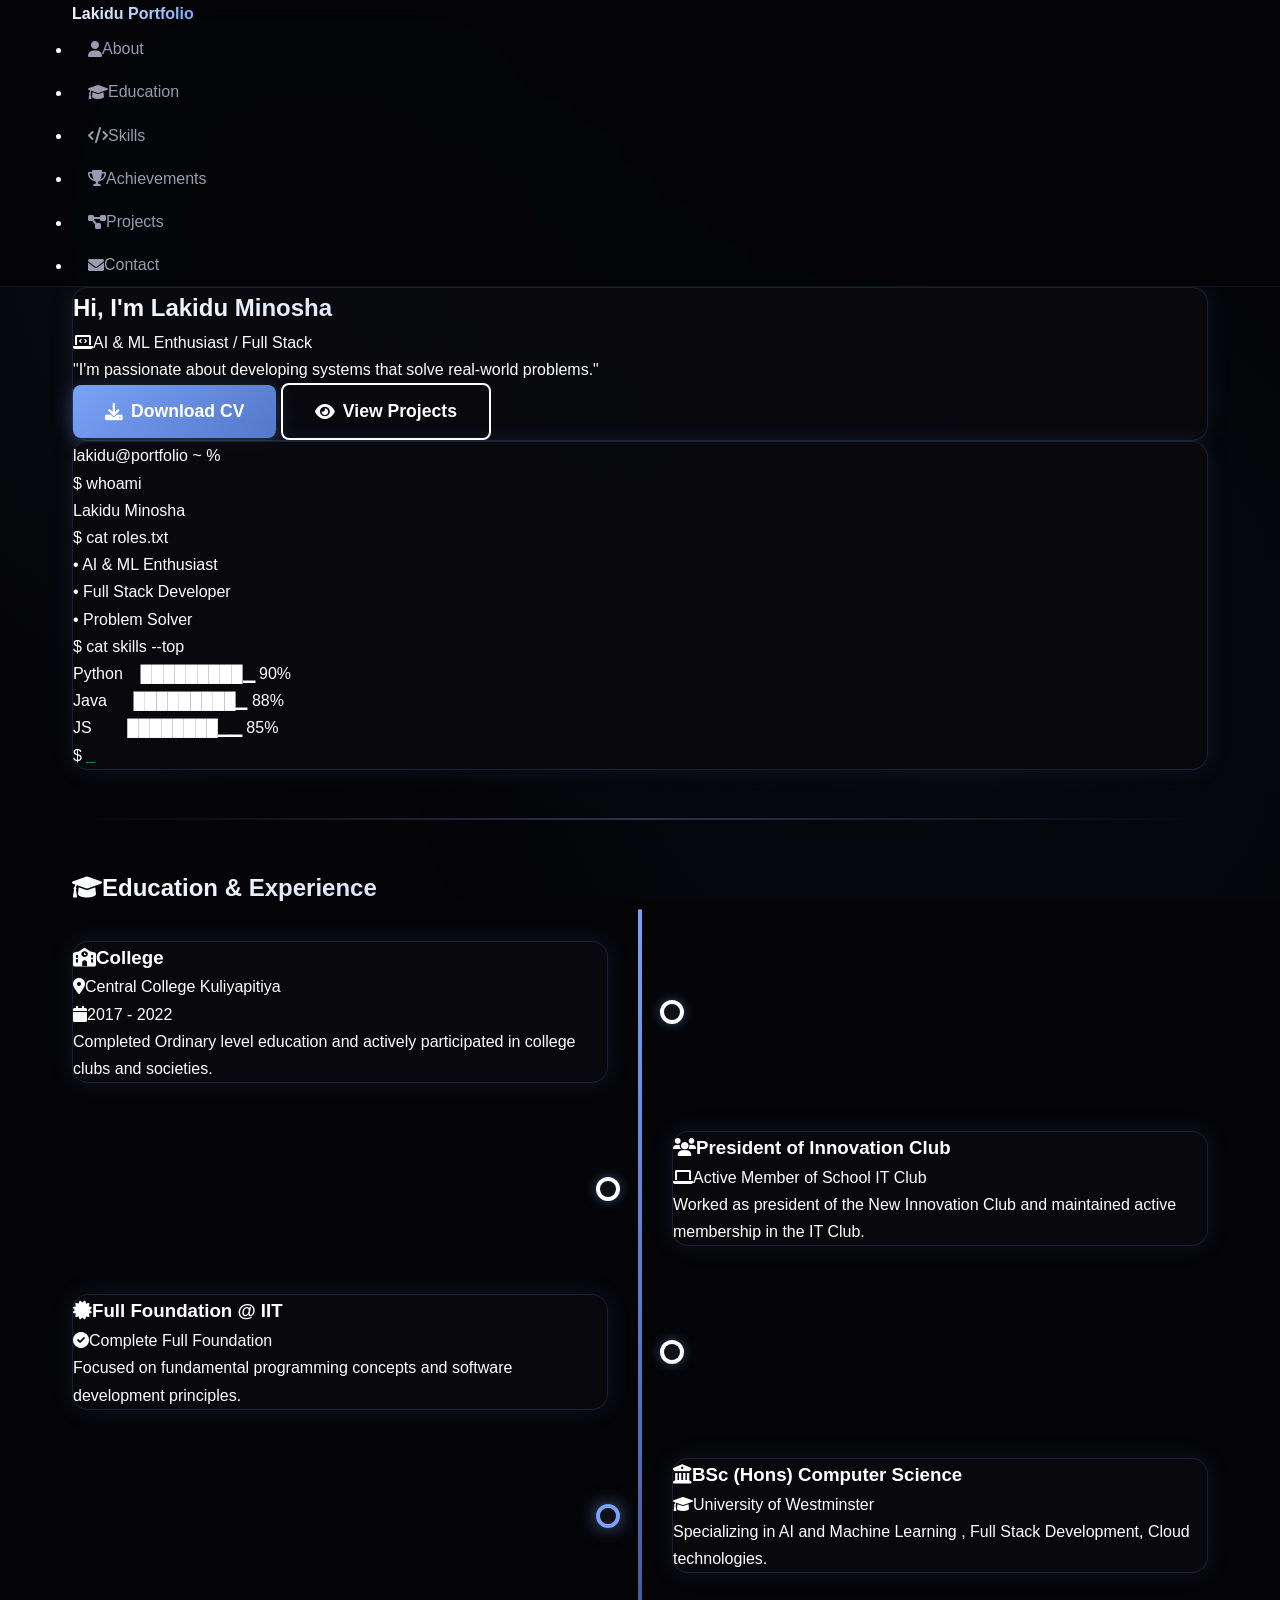
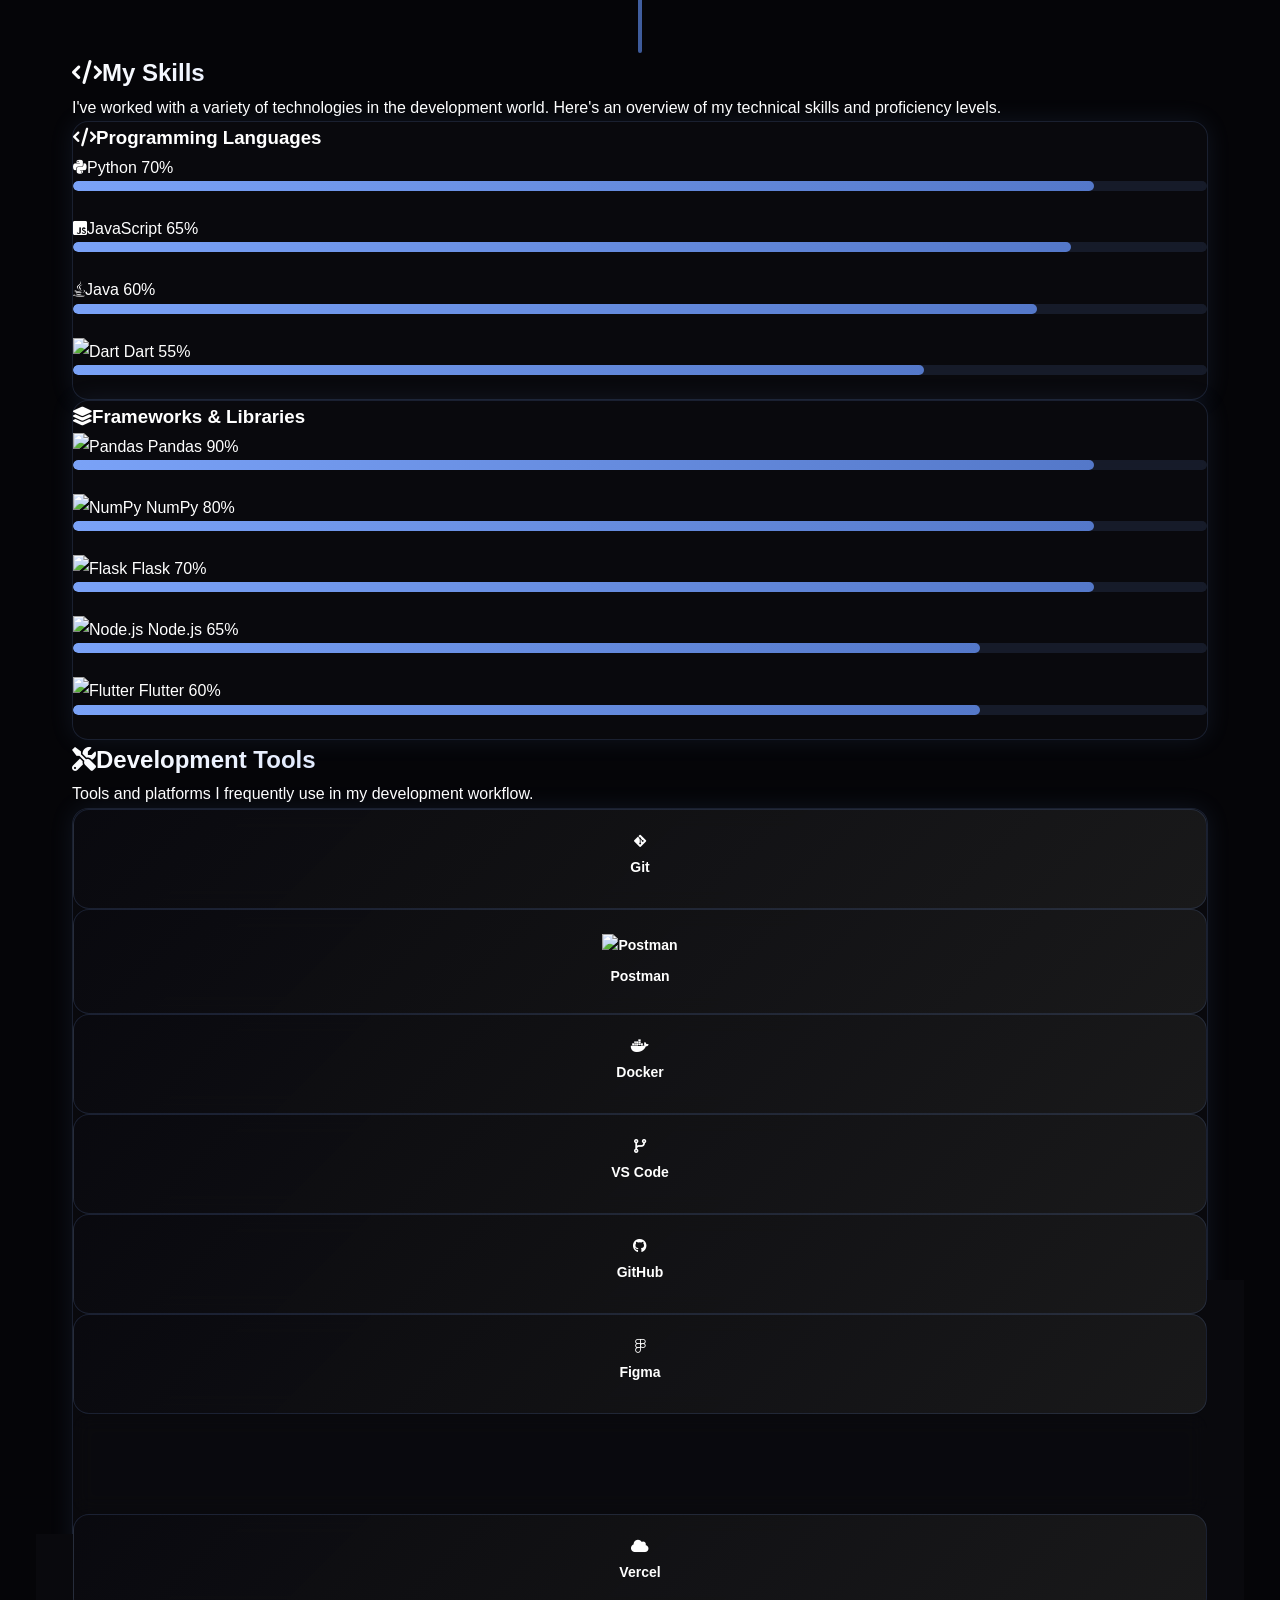
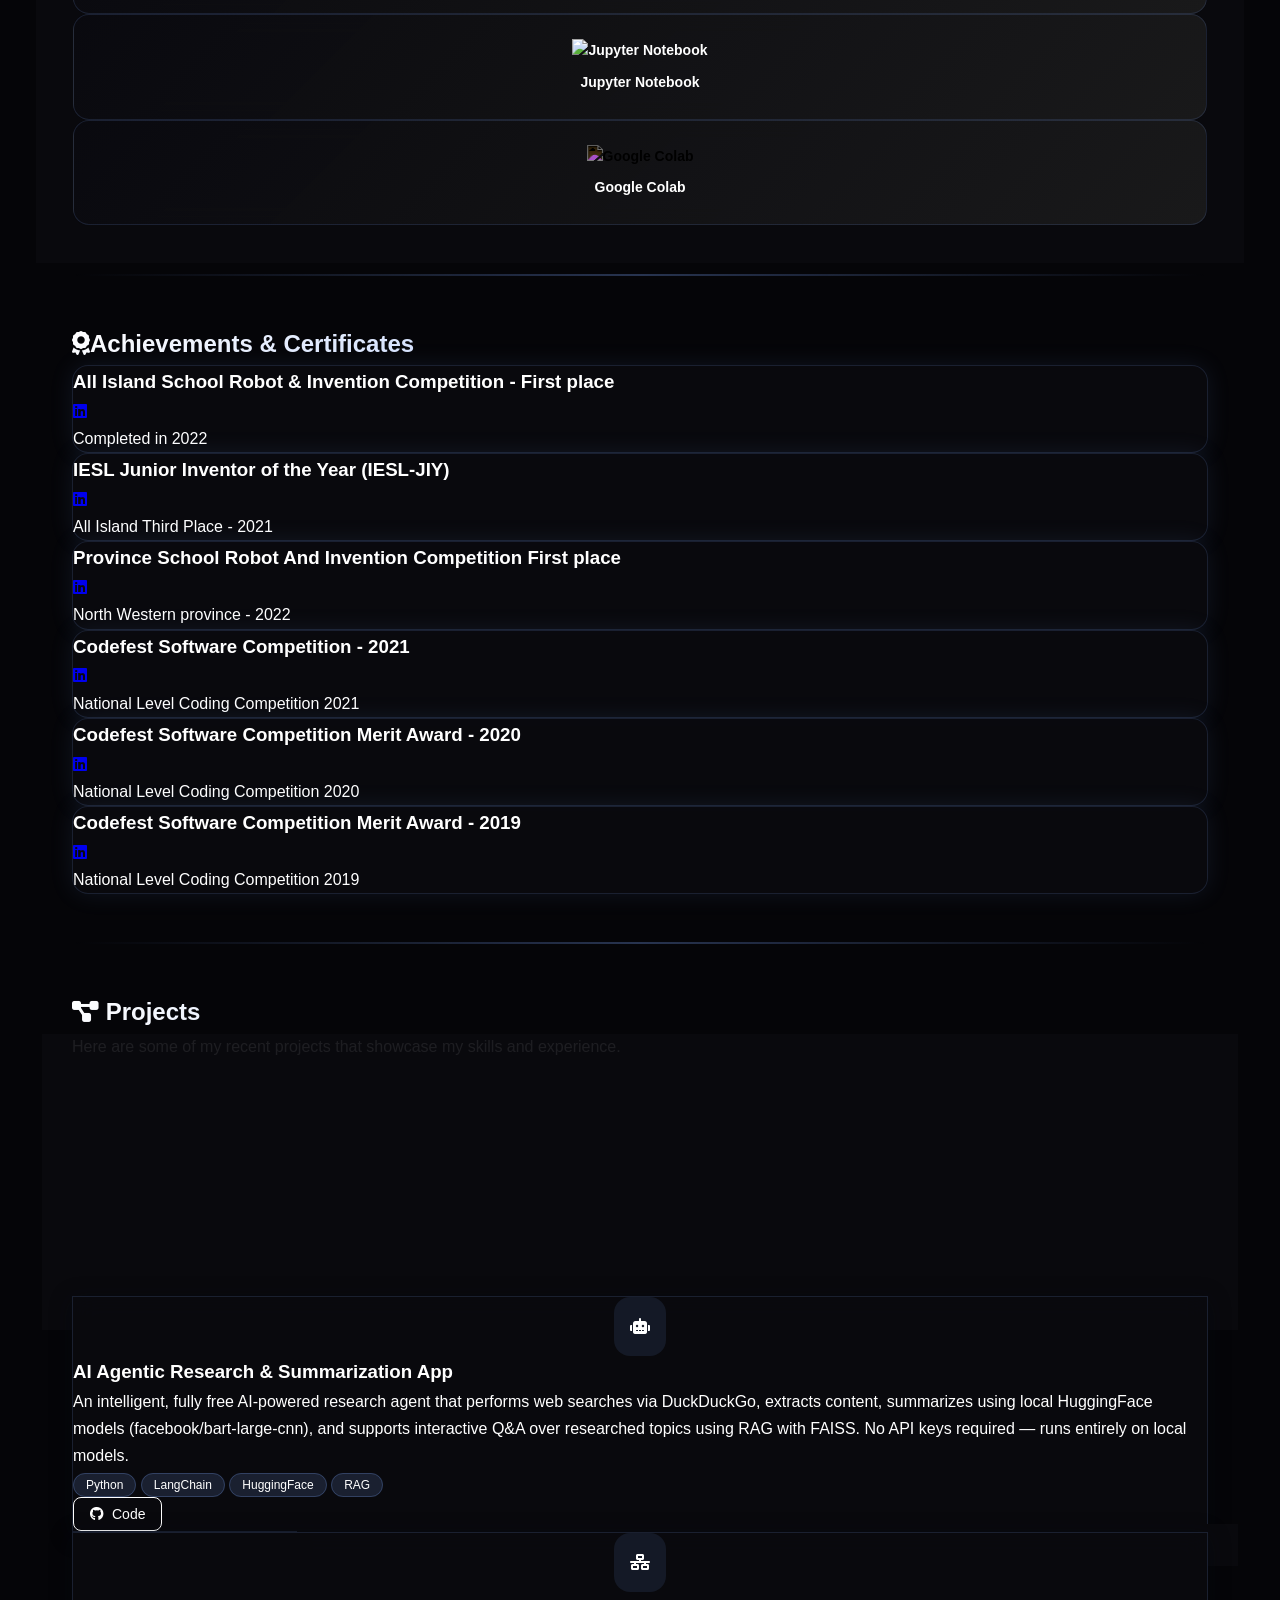
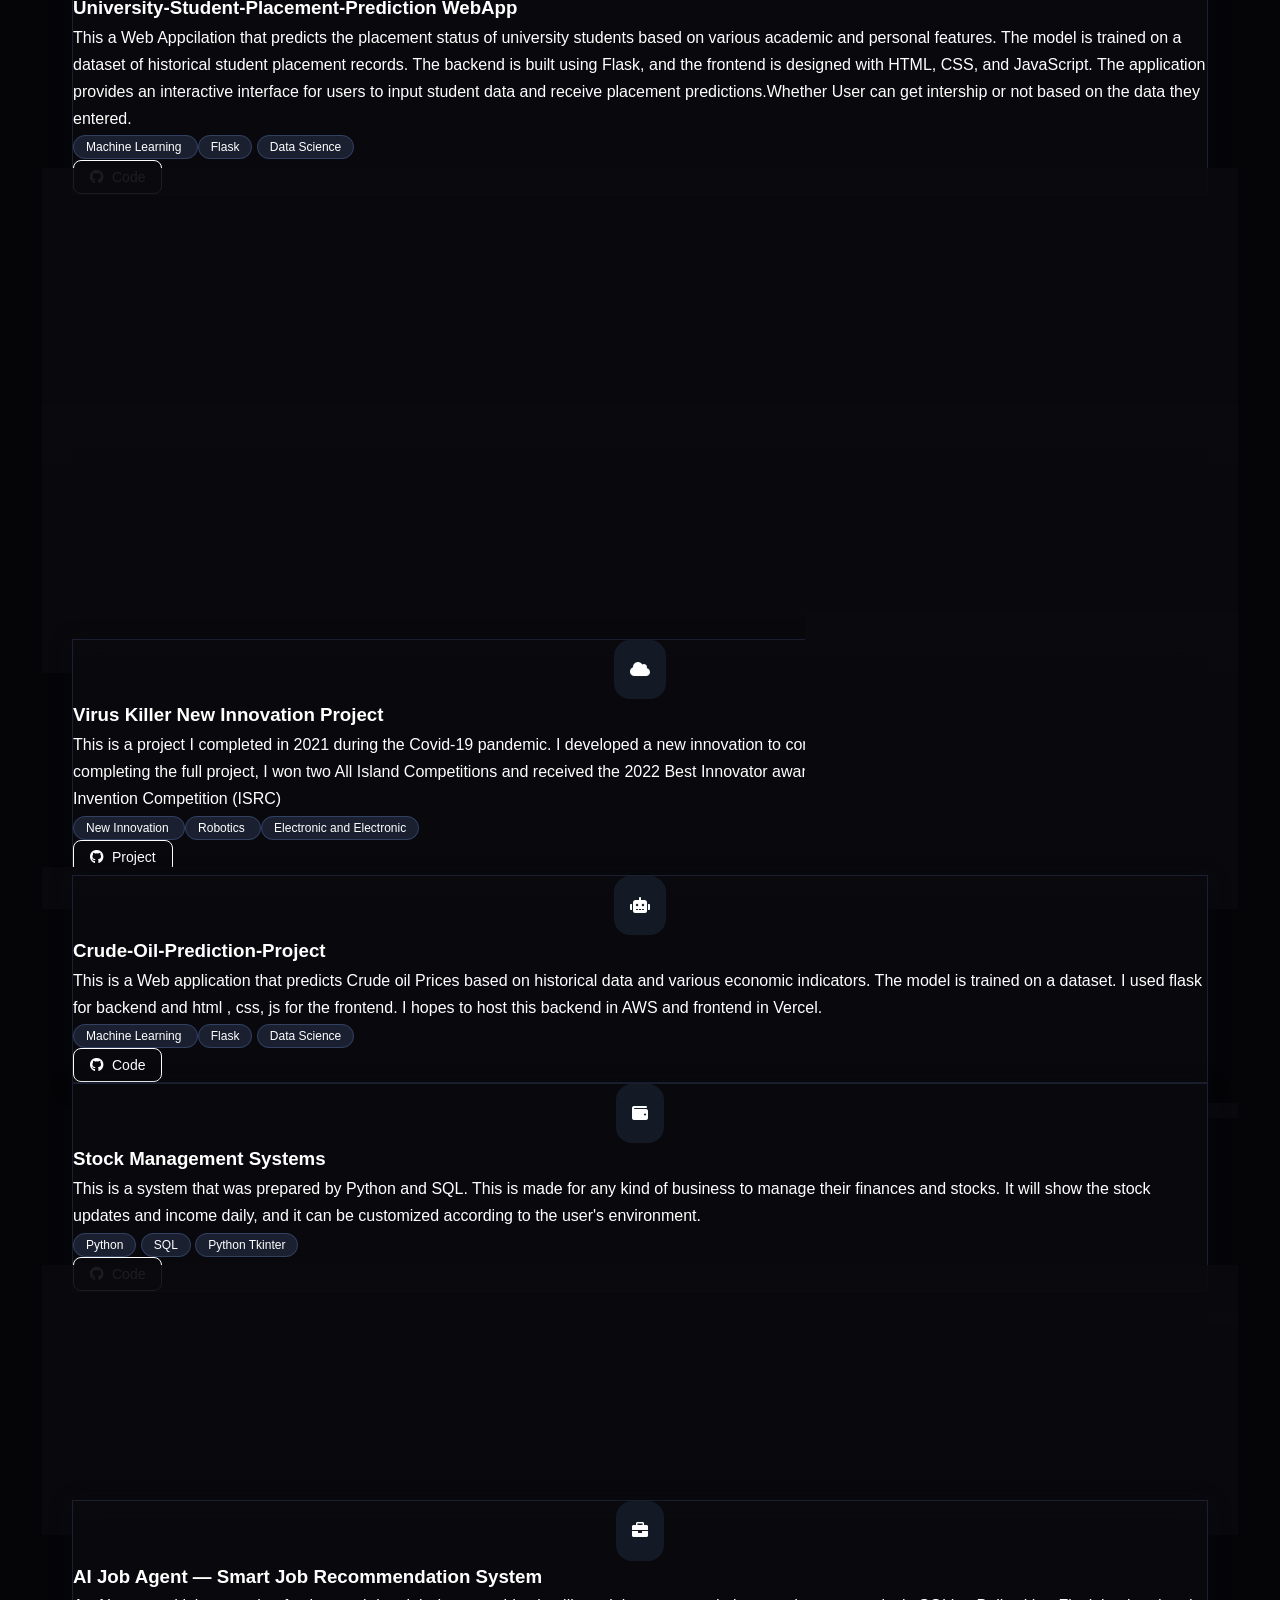
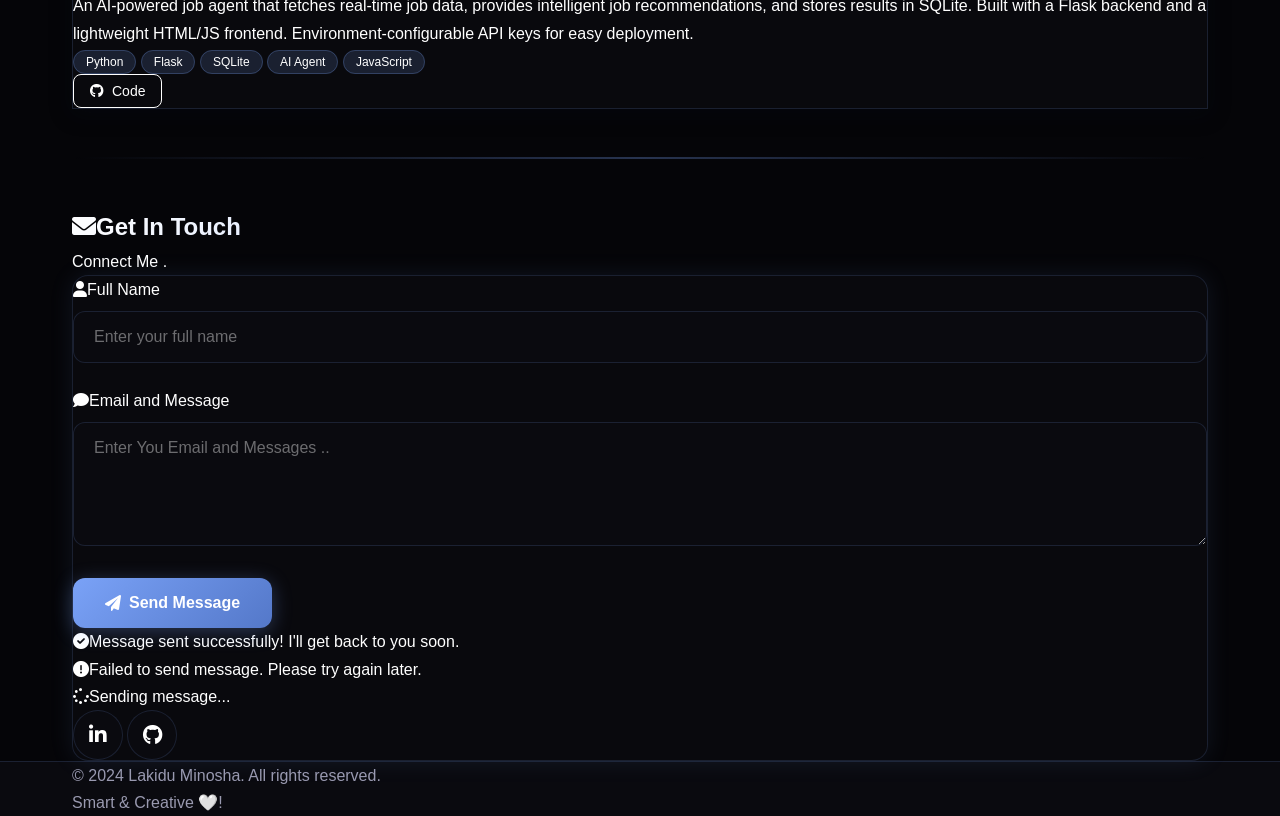
==== commit c56b6aee: "SEO" ====
--- a/index.html
+++ b/index.html
@@ -3,10 +3,84 @@
     <head>
         <meta charset="UTF-8" />
         <meta name="viewport" content="width=device-width, initial-scale=1" />
-        <title>Portfolio|Lakidu</title>
+        <title>Lakidu Minosha | AI & ML Enthusiast | Full Stack Developer Portfolio</title>
+
+        <!-- SEO Meta Tags -->
+        <meta name="description" content="Portfolio of Lakidu Minosha — AI &amp; Machine Learning Enthusiast and Full Stack Developer. Explore projects in Python, Flask, LangChain, RAG systems, and more. BSc (Hons) Computer Science at University of Westminster." />
+        <meta name="keywords" content="Lakidu Minosha, portfolio, AI developer, machine learning, full stack developer, Python, Java, JavaScript, Flask, LangChain, RAG, computer science, software engineer, web developer" />
+        <meta name="author" content="Lakidu Minosha" />
+        <meta name="robots" content="index, follow" />
+        <link rel="canonical" href="https://lakindu1234.github.io/" />
+        <meta name="theme-color" content="#050508" />
+
+        <!-- Open Graph / Facebook / LinkedIn -->
+        <meta property="og:type" content="website" />
+        <meta property="og:url" content="https://lakindu1234.github.io/" />
+        <meta property="og:title" content="Lakidu Minosha | AI & ML Enthusiast | Full Stack Developer" />
+        <meta property="og:description" content="Explore the portfolio of Lakidu Minosha — AI &amp; Machine Learning projects, full stack web apps, and award-winning innovations. BSc Computer Science at University of Westminster." />
+        <meta property="og:image" content="https://lakindu1234.github.io/og-image.png" />
+        <meta property="og:image:width" content="1200" />
+        <meta property="og:image:height" content="630" />
+        <meta property="og:site_name" content="Lakidu Minosha Portfolio" />
+        <meta property="og:locale" content="en_US" />
+
+        <!-- Twitter Card -->
+        <meta name="twitter:card" content="summary_large_image" />
+        <meta name="twitter:url" content="https://lakindu1234.github.io/" />
+        <meta name="twitter:title" content="Lakidu Minosha | AI & ML Enthusiast | Full Stack Developer" />
+        <meta name="twitter:description" content="Explore the portfolio of Lakidu Minosha — AI &amp; Machine Learning projects, full stack web apps, and award-winning innovations." />
+        <meta name="twitter:image" content="https://lakindu1234.github.io/og-image.png" />
+
+        <!-- JSON-LD Structured Data -->
+        <script type="application/ld+json">
+        {
+            "@context": "https://schema.org",
+            "@graph": [
+                {
+                    "@type": "WebSite",
+                    "@id": "https://lakindu1234.github.io/#website",
+                    "url": "https://lakindu1234.github.io/",
+                    "name": "Lakidu Minosha Portfolio",
+                    "description": "Portfolio of Lakidu Minosha — AI & ML Enthusiast and Full Stack Developer",
+                    "inLanguage": "en"
+                },
+                {
+                    "@type": "Person",
+                    "@id": "https://lakindu1234.github.io/#person",
+                    "name": "Lakidu Minosha",
+                    "url": "https://lakindu1234.github.io/",
+                    "jobTitle": "AI & ML Enthusiast / Full Stack Developer",
+                    "description": "BSc (Hons) Computer Science student at University of Westminster, specializing in AI, Machine Learning, and Full Stack Development.",
+                    "knowsAbout": ["Python", "Java", "JavaScript", "Dart", "Flask", "Node.js", "Flutter", "Machine Learning", "AI", "LangChain", "RAG", "Pandas", "NumPy"],
+                    "alumniOf": {
+                        "@type": "CollegeOrUniversity",
+                        "name": "University of Westminster"
+                    },
+                    "sameAs": [
+                        "https://www.linkedin.com/in/lakidu-minosha-senarathne-a3041a222",
+                        "https://github.com/lakindu1234"
+                    ]
+                },
+                {
+                    "@type": "CollectionPage",
+                    "@id": "https://lakindu1234.github.io/#portfolio",
+                    "name": "Projects Portfolio",
+                    "description": "Collection of AI, Machine Learning, and Full Stack development projects by Lakidu Minosha",
+                    "isPartOf": { "@id": "https://lakindu1234.github.io/#website" },
+                    "about": { "@id": "https://lakindu1234.github.io/#person" }
+                }
+            ]
+        }
+        </script>
+
+        <!-- Preconnect to external origins for performance -->
+        <link rel="preconnect" href="https://cdn.tailwindcss.com" crossorigin />
+        <link rel="preconnect" href="https://unpkg.com" crossorigin />
+        <link rel="preconnect" href="https://cdnjs.cloudflare.com" crossorigin />
+        <link rel="preconnect" href="https://cdn.jsdelivr.net" crossorigin />
 
         <!-- Tailwind CDN -->
-        <script src="https://cdn.tailwindcss.com"></script>
+        <script src="https://cdn.tailwindcss.com" defer></script>
 
         <!-- AOS CSS -->
         <link href="https://unpkg.com/aos@2.3.1/dist/aos.css" rel="stylesheet" />
@@ -19,62 +93,59 @@
 
         <!-- Custom CSS -->
         <link rel="stylesheet" href="style.css" />
-
-        <style>
-            html {
-                scroll-behavior: smooth;
-            }
-        </style>
     </head>
 
     <body class="bg-[#010124] text-white font-sans overflow-x-hidden">
         <!-- Animated Background Particles -->
-        <div class="particles-bg"></div>
-
-        <!-- Replace your existing header section with this updated version -->
+        <div class="particles-bg" aria-hidden="true"></div>
+
+        <!-- Site Header & Navigation -->
         <header
             class="bg-black/90 backdrop-blur-md shadow-lg sticky top-0 z-50 border-b border-indigo-800/30"
+            role="banner"
         >
             <div class="max-w-6xl mx-auto px-6 py-4 flex justify-between items-center">
-                <h1 class="text-2xl font-bold gradient-text">Lakidu Portfolio</h1>
+                <a href="#about" class="text-2xl font-bold gradient-text" aria-label="Lakidu Portfolio - go to top">
+                    Lakidu Portfolio
+                </a>
 
                 <!-- Mobile Navigation Toggle Button -->
-                <button class="nav-toggle" id="navToggle" aria-label="Toggle navigation">
+                <button class="nav-toggle" id="navToggle" aria-label="Toggle navigation" aria-expanded="false" aria-controls="navMenu">
                     <span></span>
                     <span></span>
                     <span></span>
                 </button>
 
-                <nav>
-                    <ul class="flex space-x-6 text-sm font-medium" id="navMenu">
-                        <li>
-                            <a href="#about" class="nav-link">
-                                <i class="fas fa-user mr-2"></i>About
+                <nav role="navigation" aria-label="Main navigation">
+                    <ul class="flex space-x-6 text-sm font-medium" id="navMenu" role="menubar">
+                        <li role="none">
+                            <a href="#about" class="nav-link" role="menuitem">
+                                <i class="fas fa-user mr-2" aria-hidden="true"></i>About
                             </a>
                         </li>
-                        <li>
-                            <a href="#education" class="nav-link">
-                                <i class="fas fa-graduation-cap mr-2"></i>Education
+                        <li role="none">
+                            <a href="#education" class="nav-link" role="menuitem">
+                                <i class="fas fa-graduation-cap mr-2" aria-hidden="true"></i>Education
                             </a>
                         </li>
-                        <li>
-                            <a href="#skills" class="nav-link">
-                                <i class="fas fa-code mr-2"></i>Skills
+                        <li role="none">
+                            <a href="#skills" class="nav-link" role="menuitem">
+                                <i class="fas fa-code mr-2" aria-hidden="true"></i>Skills
                             </a>
                         </li>
-                        <li>
-                            <a href="#achievements" class="nav-link">
-                                <i class="fas fa-trophy mr-2"></i>Achievements & Certificates
+                        <li role="none">
+                            <a href="#achievements" class="nav-link" role="menuitem">
+                                <i class="fas fa-trophy mr-2" aria-hidden="true"></i>Achievements
                             </a>
                         </li>
-                        <li>
-                            <a href="#projects" class="nav-link">
-                                <i class="fas fa-project-diagram mr-2"></i>Projects
+                        <li role="none">
+                            <a href="#projects" class="nav-link" role="menuitem">
+                                <i class="fas fa-project-diagram mr-2" aria-hidden="true"></i>Projects
                             </a>
                         </li>
-                        <li>
-                            <a href="#contact" class="nav-link">
-                                <i class="fas fa-envelope mr-2"></i>Contact
+                        <li role="none">
+                            <a href="#contact" class="nav-link" role="menuitem">
+                                <i class="fas fa-envelope mr-2" aria-hidden="true"></i>Contact
                             </a>
                         </li>
                     </ul>
@@ -85,14 +156,14 @@
         <!-- Main Content -->
         <main class="py-16">
             <!-- About Section -->
-            <section id="about" class="max-w-6xl mx-auto px-6 mb-16" data-aos="fade-up">
+            <section id="about" class="max-w-6xl mx-auto px-6 mb-16" data-aos="fade-up" aria-label="About Lakidu Minosha">
                 <div class="flex flex-col md:flex-row items-center md:items-start gap-10">
                     <!-- Text Left -->
                     <div class="md:w-1/2">
                         <div class="glass-card p-8 rounded-xl shadow-lg text-left">
-                            <h2 class="text-4xl font-bold mb-3 gradient-text">
+                            <h1 class="text-4xl font-bold mb-3 gradient-text">
                                 Hi, I'm Lakidu Minosha
-                            </h2>
+                            </h1>
                             <p class="text-indigo-300 mb-4 text-xl font-medium">
                                 <i class="fas fa-laptop-code mr-2"></i>AI & ML Enthusiast / Full
                                 Stack
@@ -188,7 +259,7 @@
             </div>
 
             <!-- Education Section -->
-            <section id="education" class="max-w-6xl mx-auto px-6 mb-16">
+            <section id="education" class="max-w-6xl mx-auto px-6 mb-16" aria-label="Education and Experience">
                 <h2
                     class="text-4xl font-bold text-center w-full mb-12 gradient-text"
                     data-aos="fade-up"
@@ -272,7 +343,7 @@
                 </div>
             </section>
             <!-- Skills Section -->
-            <section id="skills" class="max-w-6xl mx-auto px-6 mb-16" data-aos="fade-up">
+            <section id="skills" class="max-w-6xl mx-auto px-6 mb-16" data-aos="fade-up" aria-label="Technical Skills">
                 <h2 class="text-4xl font-bold text-center mb-10 gradient-text">
                     <i class="fas fa-code mr-3"></i>My Skills
                 </h2>
@@ -455,7 +526,7 @@
                 </div>
             </section>
 
-            <section id="tools" class="max-w-6xl mx-auto px-6 mb-16" data-aos="fade-up">
+            <section id="tools" class="max-w-6xl mx-auto px-6 mb-16" data-aos="fade-up" aria-label="Development Tools">
                 <h2 class="text-3xl font-bold text-center mb-10 gradient-text">
                     <i class="fas fa-tools mr-3"></i>Development Tools
                 </h2>
@@ -546,7 +617,7 @@
             </div>
 
             <!-- Place this below the Development Tools section -->
-            <section id="achievements" class="max-w-6xl mx-auto px-6 mb-16" data-aos="fade-up">
+            <section id="achievements" class="max-w-6xl mx-auto px-6 mb-16" data-aos="fade-up" aria-label="Achievements and Certificates">
                 <h2 class="text-3xl font-bold text-center mb-10 gradient-text">
                     <i class="fas fa-award mr-3"></i>Achievements & Certificates
                 </h2>
@@ -680,7 +751,7 @@
 
             <!-- Projects Section -->
 
-            <section id="projects" class="max-w-6xl mx-auto px-6 mb-16" data-aos="fade-up">
+            <section id="projects" class="max-w-6xl mx-auto px-6 mb-16" data-aos="fade-up" aria-label="Projects Portfolio">
                 <h2 class="text-4xl font-bold text-center mb-10 gradient-text">
                     <i class="fas fa-project-diagram mr-3"></i> Projects
                 </h2>
@@ -1071,7 +1142,7 @@
             </div>
 
             <!-- Contact Section -->
-            <section id="contact" class="max-w-6xl mx-auto px-6 mb-16" data-aos="zoom-in">
+            <section id="contact" class="max-w-6xl mx-auto px-6 mb-16" data-aos="zoom-in" aria-label="Contact Information">
                 <h2 class="text-4xl font-bold text-center mb-10 gradient-text">
                     <i class="fas fa-envelope mr-3"></i>Get In Touch
                 </h2>
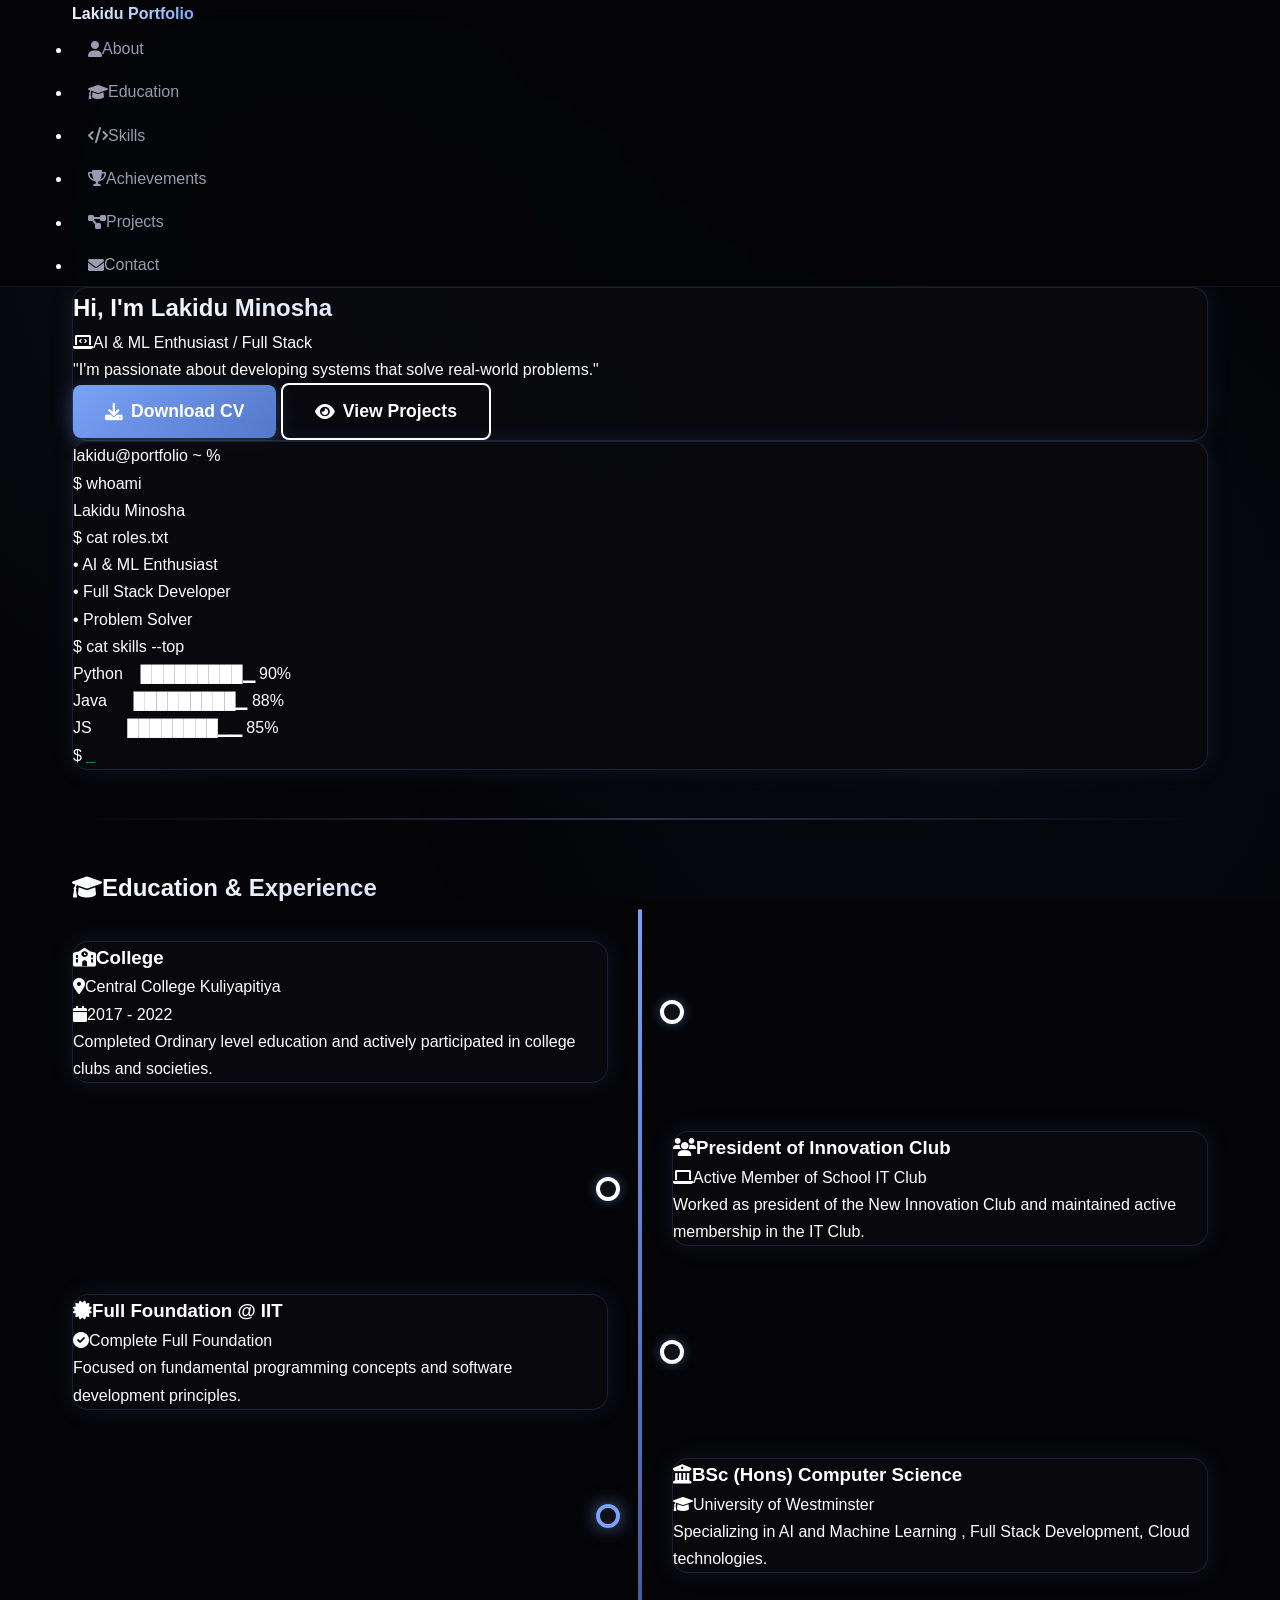
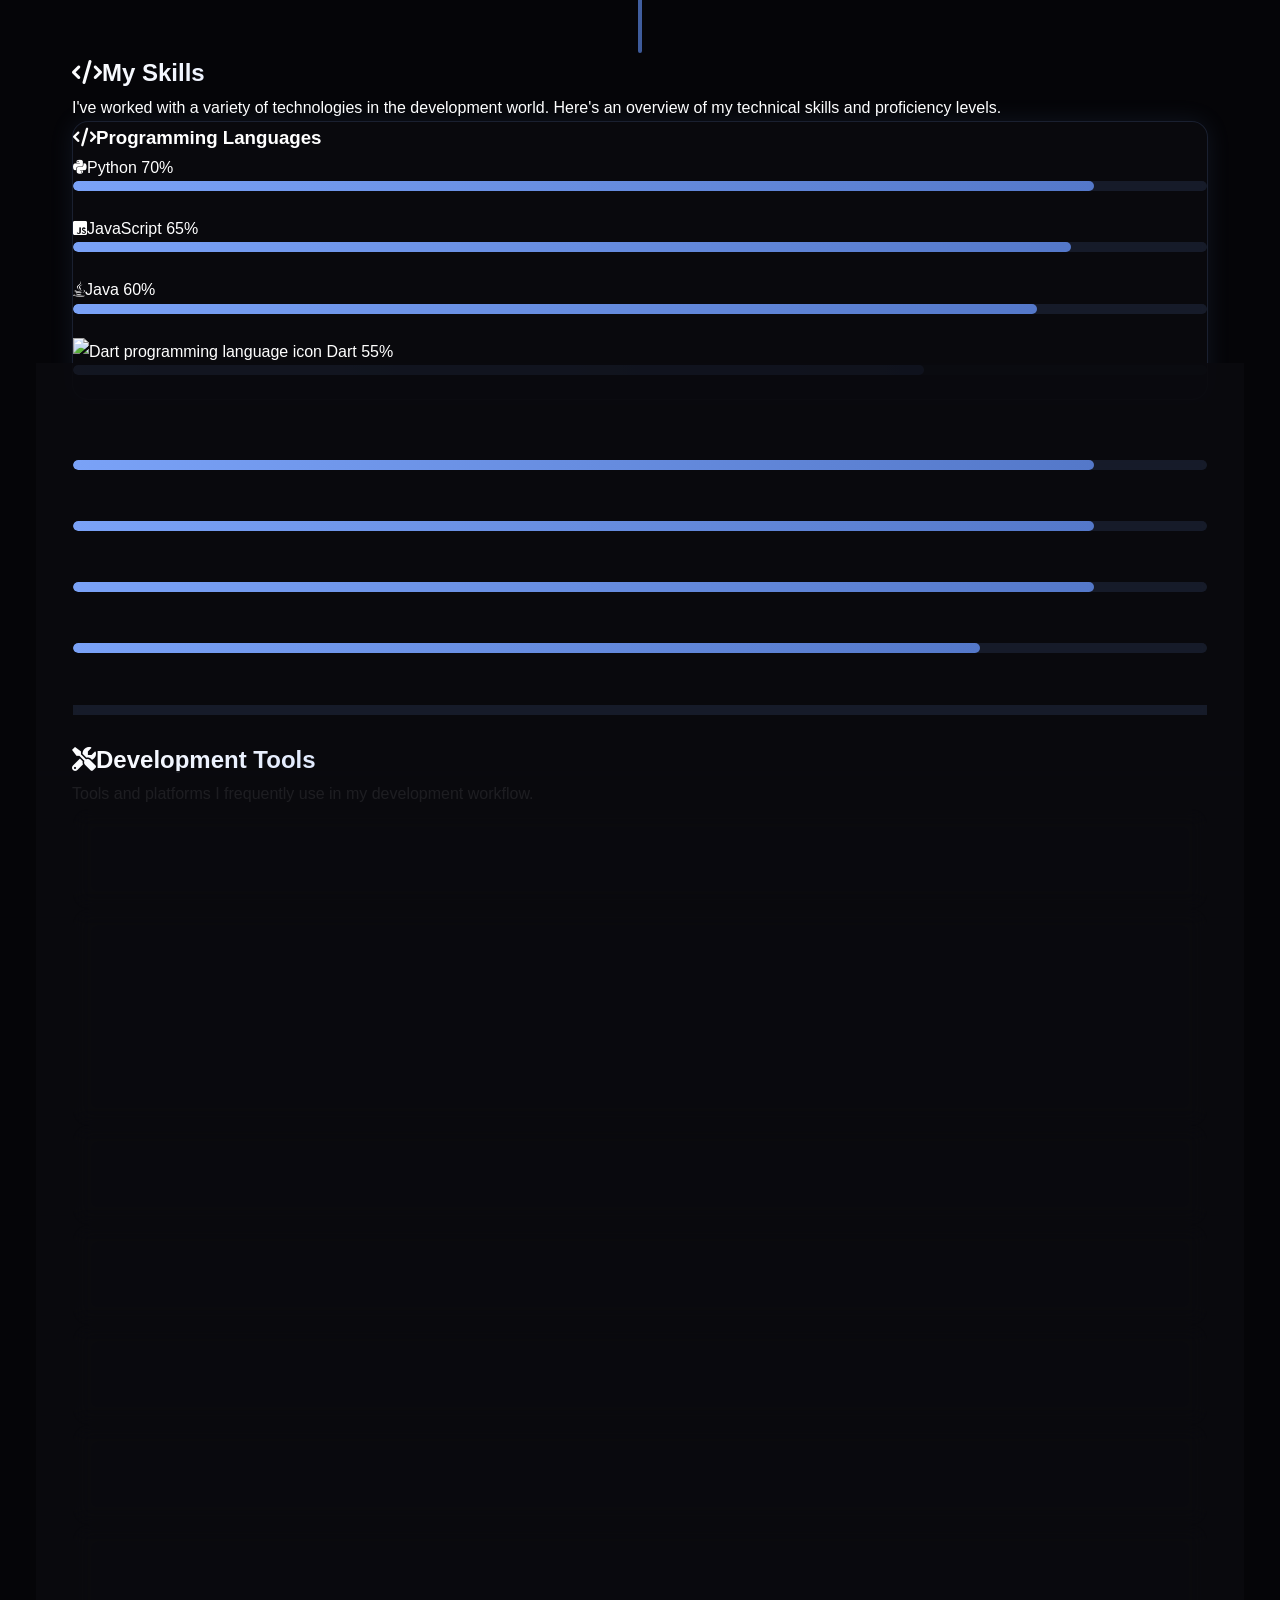
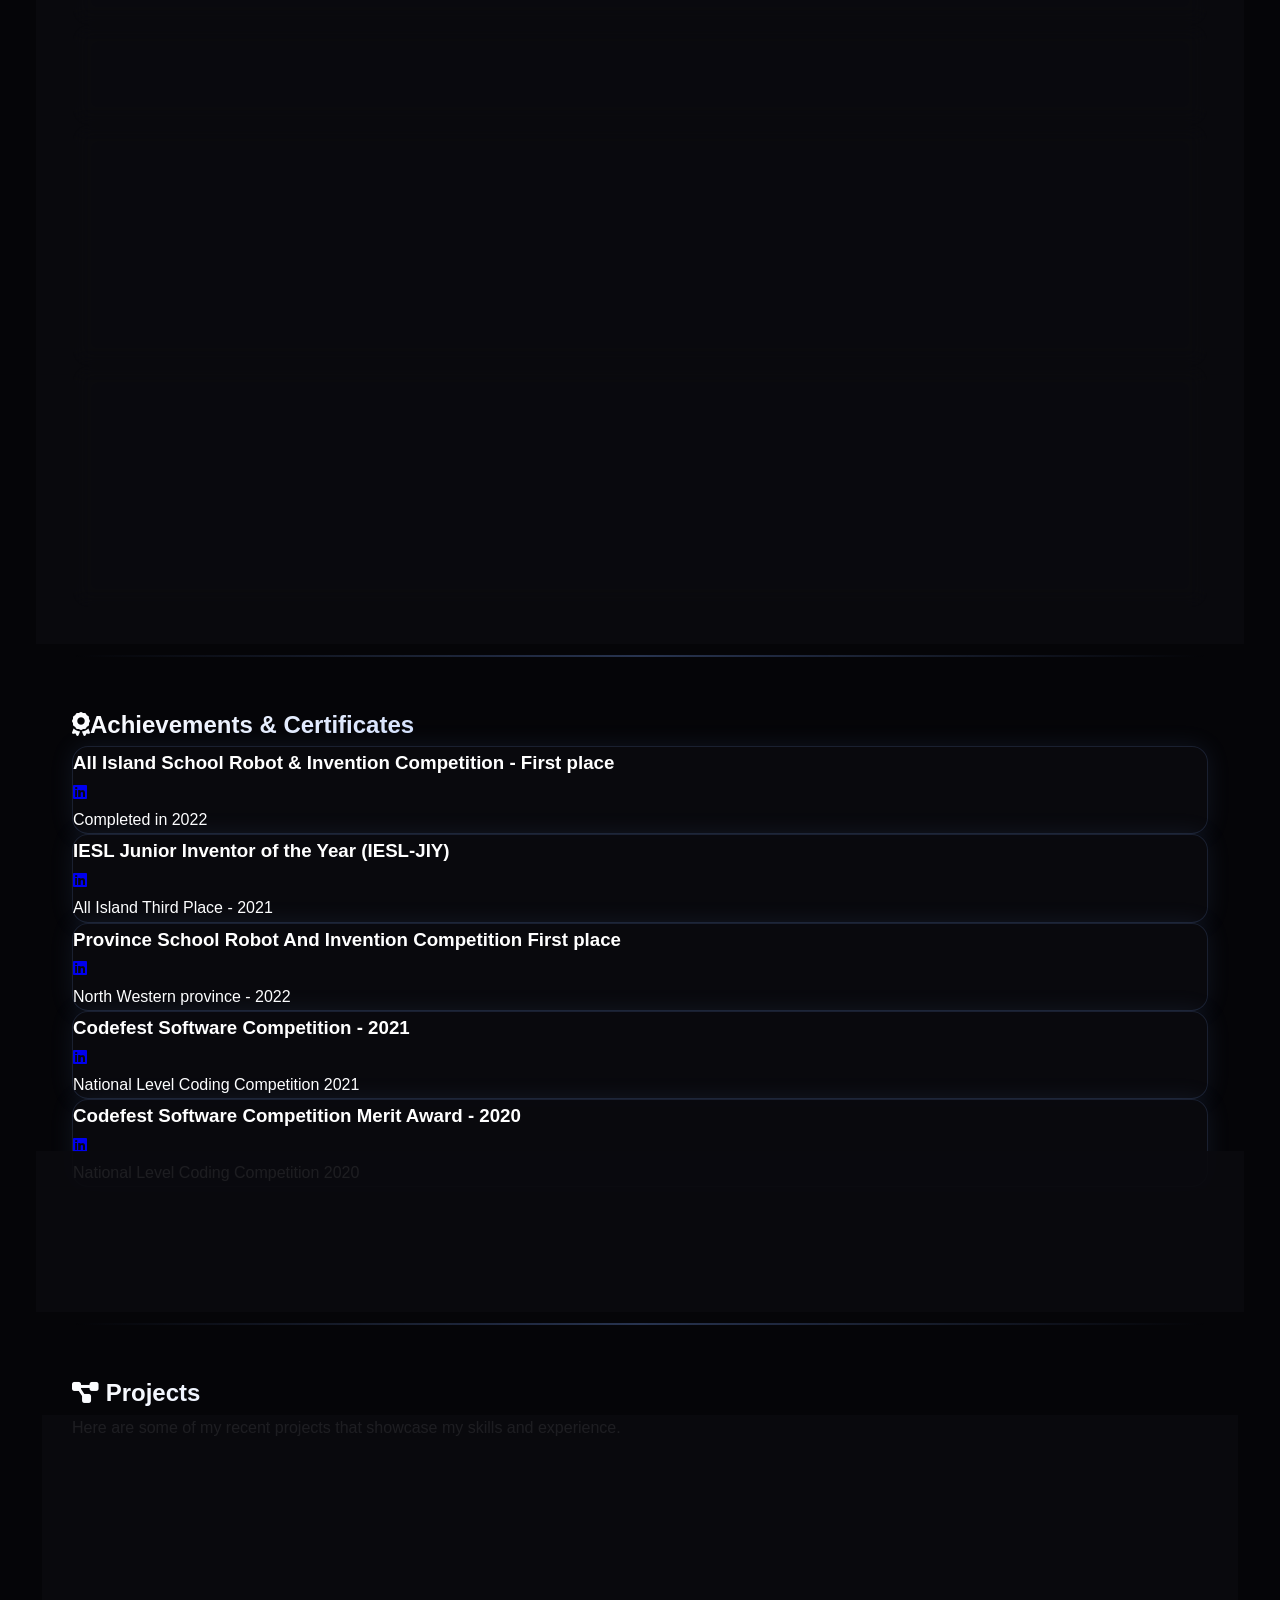
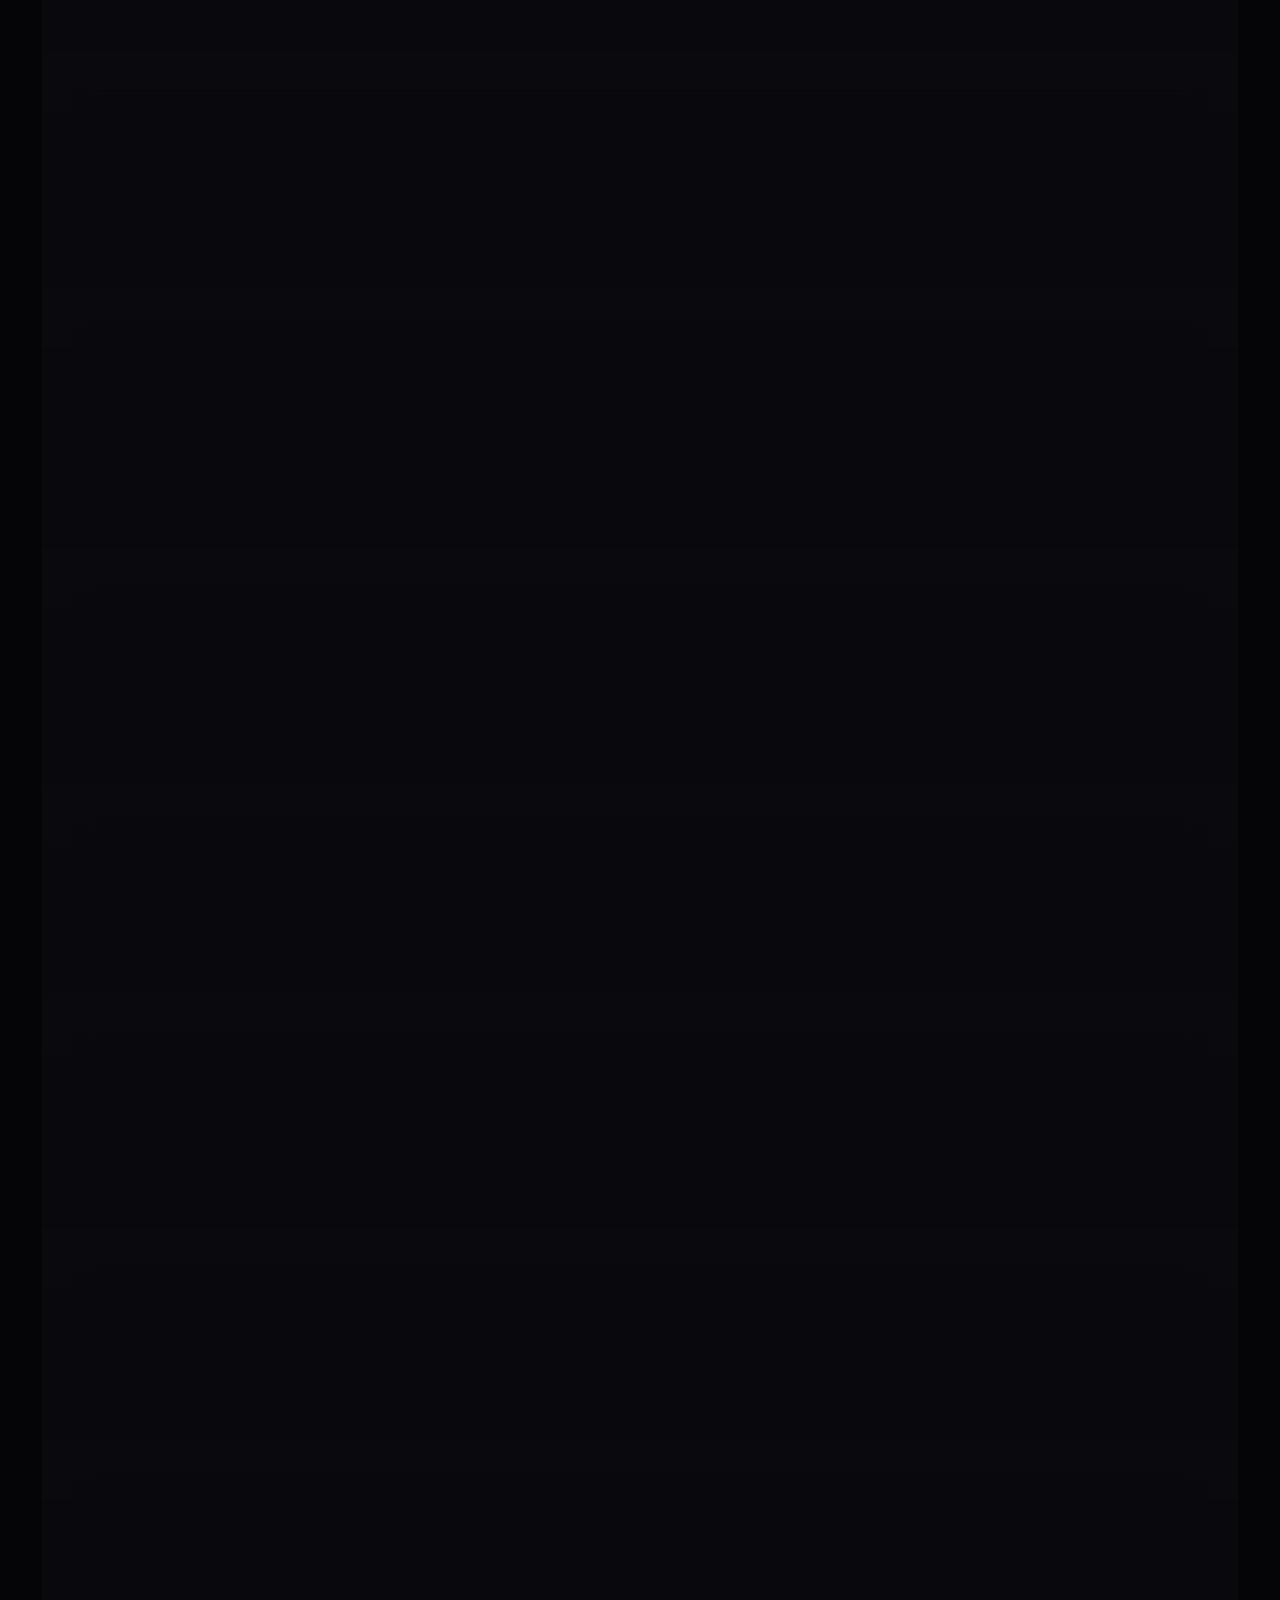
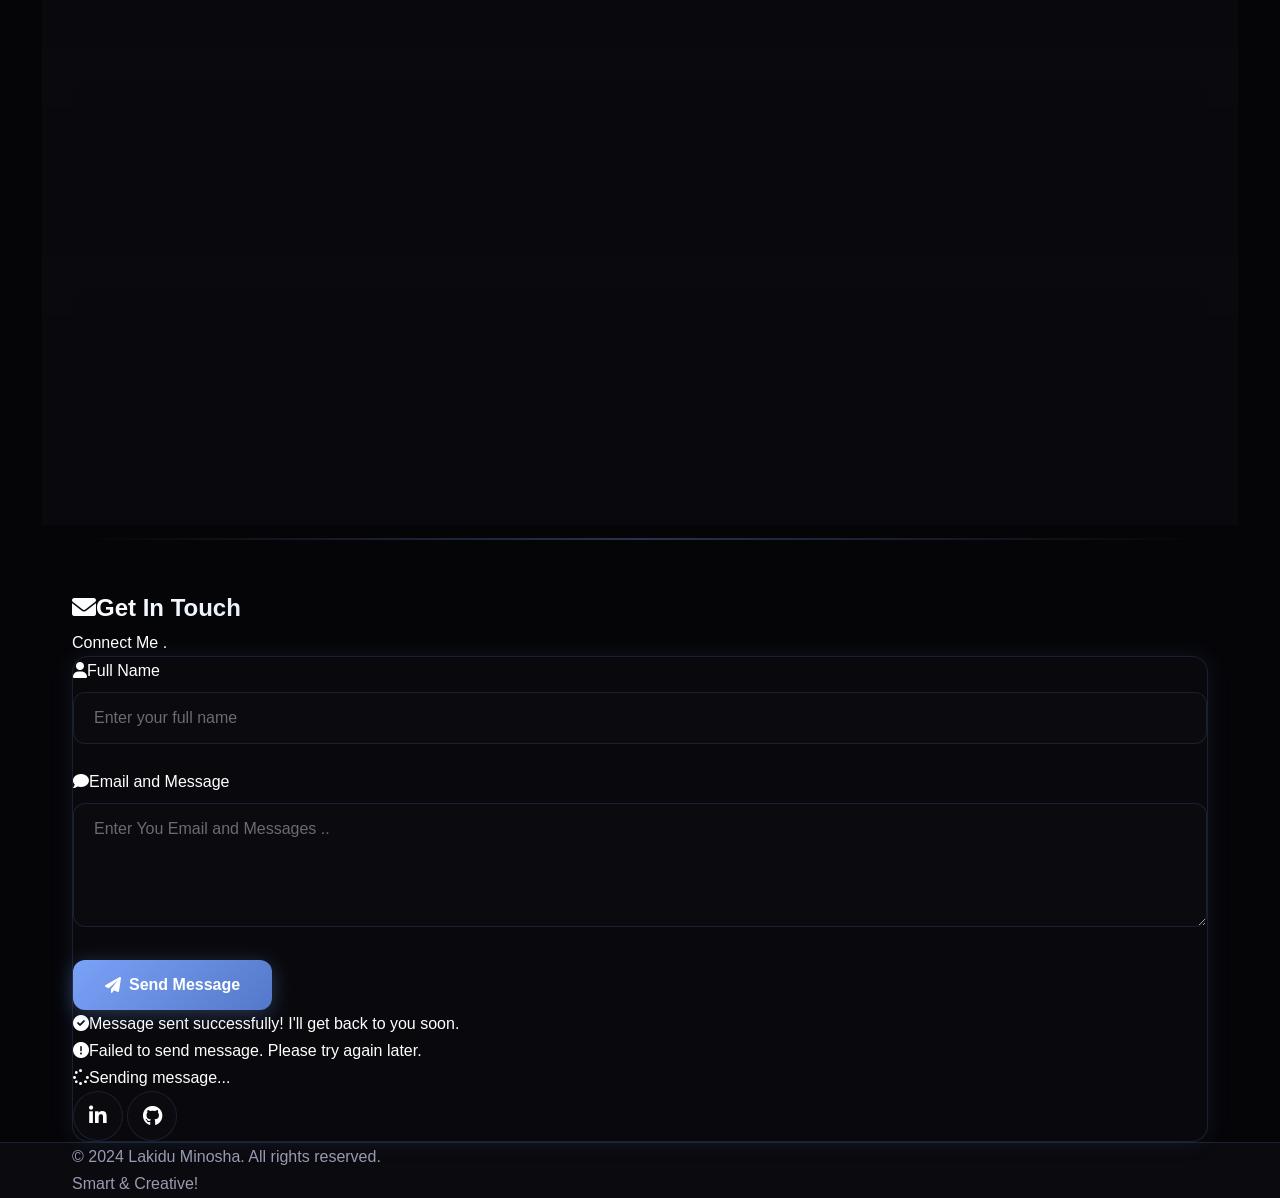
==== commit b16c8886: "SEo" ====
--- a/index.html
+++ b/index.html
@@ -6,8 +6,14 @@
         <title>Lakidu Minosha | AI & ML Enthusiast | Full Stack Developer Portfolio</title>
 
         <!-- SEO Meta Tags -->
-        <meta name="description" content="Portfolio of Lakidu Minosha — AI &amp; Machine Learning Enthusiast and Full Stack Developer. Explore projects in Python, Flask, LangChain, RAG systems, and more. BSc (Hons) Computer Science at University of Westminster." />
-        <meta name="keywords" content="Lakidu Minosha, portfolio, AI developer, machine learning, full stack developer, Python, Java, JavaScript, Flask, LangChain, RAG, computer science, software engineer, web developer" />
+        <meta
+            name="description"
+            content="Portfolio of Lakidu Minosha — AI &amp; Machine Learning Enthusiast and Full Stack Developer. Explore projects in Python, Flask, LangChain, RAG systems, and more. BSc (Hons) Computer Science at University of Westminster."
+        />
+        <meta
+            name="keywords"
+            content="Lakidu Minosha, portfolio, AI developer, machine learning, full stack developer, Python, Java, JavaScript, Flask, LangChain, RAG, computer science, software engineer, web developer"
+        />
         <meta name="author" content="Lakidu Minosha" />
         <meta name="robots" content="index, follow" />
         <link rel="canonical" href="https://lakindu1234.github.io/" />
@@ -16,8 +22,14 @@
         <!-- Open Graph / Facebook / LinkedIn -->
         <meta property="og:type" content="website" />
         <meta property="og:url" content="https://lakindu1234.github.io/" />
-        <meta property="og:title" content="Lakidu Minosha | AI & ML Enthusiast | Full Stack Developer" />
-        <meta property="og:description" content="Explore the portfolio of Lakidu Minosha — AI &amp; Machine Learning projects, full stack web apps, and award-winning innovations. BSc Computer Science at University of Westminster." />
+        <meta
+            property="og:title"
+            content="Lakidu Minosha | AI & ML Enthusiast | Full Stack Developer"
+        />
+        <meta
+            property="og:description"
+            content="Explore the portfolio of Lakidu Minosha — AI &amp; Machine Learning projects, full stack web apps, and award-winning innovations. BSc Computer Science at University of Westminster."
+        />
         <meta property="og:image" content="https://lakindu1234.github.io/og-image.png" />
         <meta property="og:image:width" content="1200" />
         <meta property="og:image:height" content="630" />
@@ -27,50 +39,70 @@
         <!-- Twitter Card -->
         <meta name="twitter:card" content="summary_large_image" />
         <meta name="twitter:url" content="https://lakindu1234.github.io/" />
-        <meta name="twitter:title" content="Lakidu Minosha | AI & ML Enthusiast | Full Stack Developer" />
-        <meta name="twitter:description" content="Explore the portfolio of Lakidu Minosha — AI &amp; Machine Learning projects, full stack web apps, and award-winning innovations." />
+        <meta
+            name="twitter:title"
+            content="Lakidu Minosha | AI & ML Enthusiast | Full Stack Developer"
+        />
+        <meta
+            name="twitter:description"
+            content="Explore the portfolio of Lakidu Minosha — AI &amp; Machine Learning projects, full stack web apps, and award-winning innovations."
+        />
         <meta name="twitter:image" content="https://lakindu1234.github.io/og-image.png" />
 
         <!-- JSON-LD Structured Data -->
         <script type="application/ld+json">
-        {
-            "@context": "https://schema.org",
-            "@graph": [
-                {
-                    "@type": "WebSite",
-                    "@id": "https://lakindu1234.github.io/#website",
-                    "url": "https://lakindu1234.github.io/",
-                    "name": "Lakidu Minosha Portfolio",
-                    "description": "Portfolio of Lakidu Minosha — AI & ML Enthusiast and Full Stack Developer",
-                    "inLanguage": "en"
-                },
-                {
-                    "@type": "Person",
-                    "@id": "https://lakindu1234.github.io/#person",
-                    "name": "Lakidu Minosha",
-                    "url": "https://lakindu1234.github.io/",
-                    "jobTitle": "AI & ML Enthusiast / Full Stack Developer",
-                    "description": "BSc (Hons) Computer Science student at University of Westminster, specializing in AI, Machine Learning, and Full Stack Development.",
-                    "knowsAbout": ["Python", "Java", "JavaScript", "Dart", "Flask", "Node.js", "Flutter", "Machine Learning", "AI", "LangChain", "RAG", "Pandas", "NumPy"],
-                    "alumniOf": {
-                        "@type": "CollegeOrUniversity",
-                        "name": "University of Westminster"
+            {
+                "@context": "https://schema.org",
+                "@graph": [
+                    {
+                        "@type": "WebSite",
+                        "@id": "https://lakindu1234.github.io/#website",
+                        "url": "https://lakindu1234.github.io/",
+                        "name": "Lakidu Minosha Portfolio",
+                        "description": "Portfolio of Lakidu Minosha — AI & ML Enthusiast and Full Stack Developer",
+                        "inLanguage": "en"
                     },
-                    "sameAs": [
-                        "https://www.linkedin.com/in/lakidu-minosha-senarathne-a3041a222",
-                        "https://github.com/lakindu1234"
-                    ]
-                },
-                {
-                    "@type": "CollectionPage",
-                    "@id": "https://lakindu1234.github.io/#portfolio",
-                    "name": "Projects Portfolio",
-                    "description": "Collection of AI, Machine Learning, and Full Stack development projects by Lakidu Minosha",
-                    "isPartOf": { "@id": "https://lakindu1234.github.io/#website" },
-                    "about": { "@id": "https://lakindu1234.github.io/#person" }
-                }
-            ]
-        }
+                    {
+                        "@type": "Person",
+                        "@id": "https://lakindu1234.github.io/#person",
+                        "name": "Lakidu Minosha",
+                        "url": "https://lakindu1234.github.io/",
+                        "jobTitle": "AI & ML Enthusiast / Full Stack Developer",
+                        "description": "BSc (Hons) Computer Science student at University of Westminster, specializing in AI, Machine Learning, and Full Stack Development.",
+                        "knowsAbout": [
+                            "Python",
+                            "Java",
+                            "JavaScript",
+                            "Dart",
+                            "Flask",
+                            "Node.js",
+                            "Flutter",
+                            "Machine Learning",
+                            "AI",
+                            "LangChain",
+                            "RAG",
+                            "Pandas",
+                            "NumPy"
+                        ],
+                        "alumniOf": {
+                            "@type": "CollegeOrUniversity",
+                            "name": "University of Westminster"
+                        },
+                        "sameAs": [
+                            "https://www.linkedin.com/in/lakidu-minosha-senarathne-a3041a222",
+                            "https://github.com/lakindu1234"
+                        ]
+                    },
+                    {
+                        "@type": "CollectionPage",
+                        "@id": "https://lakindu1234.github.io/#portfolio",
+                        "name": "Projects Portfolio",
+                        "description": "Collection of AI, Machine Learning, and Full Stack development projects by Lakidu Minosha",
+                        "isPartOf": { "@id": "https://lakindu1234.github.io/#website" },
+                        "about": { "@id": "https://lakindu1234.github.io/#person" }
+                    }
+                ]
+            }
         </script>
 
         <!-- Preconnect to external origins for performance -->
@@ -79,8 +111,8 @@
         <link rel="preconnect" href="https://cdnjs.cloudflare.com" crossorigin />
         <link rel="preconnect" href="https://cdn.jsdelivr.net" crossorigin />
 
-        <!-- Tailwind CDN -->
-        <script src="https://cdn.tailwindcss.com" defer></script>
+        <!-- Tailwind CDN (render-critical, must not be deferred) -->
+        <script src="https://cdn.tailwindcss.com"></script>
 
         <!-- AOS CSS -->
         <link href="https://unpkg.com/aos@2.3.1/dist/aos.css" rel="stylesheet" />
@@ -105,12 +137,22 @@
             role="banner"
         >
             <div class="max-w-6xl mx-auto px-6 py-4 flex justify-between items-center">
-                <a href="#about" class="text-2xl font-bold gradient-text" aria-label="Lakidu Portfolio - go to top">
+                <a
+                    href="#about"
+                    class="text-2xl font-bold gradient-text"
+                    aria-label="Lakidu Portfolio - go to top"
+                >
                     Lakidu Portfolio
                 </a>
 
                 <!-- Mobile Navigation Toggle Button -->
-                <button class="nav-toggle" id="navToggle" aria-label="Toggle navigation" aria-expanded="false" aria-controls="navMenu">
+                <button
+                    class="nav-toggle"
+                    id="navToggle"
+                    aria-label="Toggle navigation"
+                    aria-expanded="false"
+                    aria-controls="navMenu"
+                >
                     <span></span>
                     <span></span>
                     <span></span>
@@ -125,7 +167,8 @@
                         </li>
                         <li role="none">
                             <a href="#education" class="nav-link" role="menuitem">
-                                <i class="fas fa-graduation-cap mr-2" aria-hidden="true"></i>Education
+                                <i class="fas fa-graduation-cap mr-2" aria-hidden="true"></i
+                                >Education
                             </a>
                         </li>
                         <li role="none">
@@ -140,7 +183,8 @@
                         </li>
                         <li role="none">
                             <a href="#projects" class="nav-link" role="menuitem">
-                                <i class="fas fa-project-diagram mr-2" aria-hidden="true"></i>Projects
+                                <i class="fas fa-project-diagram mr-2" aria-hidden="true"></i
+                                >Projects
                             </a>
                         </li>
                         <li role="none">
@@ -156,7 +200,12 @@
         <!-- Main Content -->
         <main class="py-16">
             <!-- About Section -->
-            <section id="about" class="max-w-6xl mx-auto px-6 mb-16" data-aos="fade-up" aria-label="About Lakidu Minosha">
+            <section
+                id="about"
+                class="max-w-6xl mx-auto px-6 mb-16"
+                data-aos="fade-up"
+                aria-label="About Lakidu Minosha"
+            >
                 <div class="flex flex-col md:flex-row items-center md:items-start gap-10">
                     <!-- Text Left -->
                     <div class="md:w-1/2">
@@ -259,7 +308,11 @@
             </div>
 
             <!-- Education Section -->
-            <section id="education" class="max-w-6xl mx-auto px-6 mb-16" aria-label="Education and Experience">
+            <section
+                id="education"
+                class="max-w-6xl mx-auto px-6 mb-16"
+                aria-label="Education and Experience"
+            >
                 <h2
                     class="text-4xl font-bold text-center w-full mb-12 gradient-text"
                     data-aos="fade-up"
@@ -343,7 +396,12 @@
                 </div>
             </section>
             <!-- Skills Section -->
-            <section id="skills" class="max-w-6xl mx-auto px-6 mb-16" data-aos="fade-up" aria-label="Technical Skills">
+            <section
+                id="skills"
+                class="max-w-6xl mx-auto px-6 mb-16"
+                data-aos="fade-up"
+                aria-label="Technical Skills"
+            >
                 <h2 class="text-4xl font-bold text-center mb-10 gradient-text">
                     <i class="fas fa-code mr-3"></i>My Skills
                 </h2>
@@ -410,8 +468,11 @@
                                     <span class="font-medium">
                                         <img
                                             src="https://cdn.jsdelivr.net/gh/devicons/devicon/icons/dart/dart-original.svg"
-                                            alt="Dart"
+                                            alt="Dart programming language icon"
                                             class="inline w-5 h-5 mr-2"
+                                            loading="lazy"
+                                            width="20"
+                                            height="20"
                                         />
                                         Dart
                                     </span>
@@ -436,8 +497,11 @@
                                 <span class="font-medium">
                                     <img
                                         src="https://cdn.jsdelivr.net/gh/devicons/devicon/icons/pandas/pandas-original.svg"
-                                        alt="Pandas"
+                                        alt="Pandas data analysis library icon"
                                         class="inline w-5 h-5 mr-2"
+                                        loading="lazy"
+                                        width="20"
+                                        height="20"
                                     />
                                     Pandas
                                 </span>
@@ -455,8 +519,11 @@
                                 <span class="font-medium">
                                     <img
                                         src="https://cdn.jsdelivr.net/gh/devicons/devicon/icons/numpy/numpy-original.svg"
-                                        alt="NumPy"
+                                        alt="NumPy numerical computing library icon"
                                         class="inline w-5 h-5 mr-2"
+                                        loading="lazy"
+                                        width="20"
+                                        height="20"
                                     />
                                     NumPy
                                 </span>
@@ -474,8 +541,11 @@
                                 <span class="font-medium">
                                     <img
                                         src="https://cdn.jsdelivr.net/gh/devicons/devicon/icons/flask/flask-original.svg"
-                                        alt="Flask"
+                                        alt="Flask Python web framework icon"
                                         class="inline w-5 h-5 mr-2"
+                                        loading="lazy"
+                                        width="20"
+                                        height="20"
                                     />
                                     Flask
                                 </span>
@@ -492,8 +562,11 @@
                                 <span class="font-medium">
                                     <img
                                         src="https://cdn.jsdelivr.net/gh/devicons/devicon/icons/nodejs/nodejs-original.svg"
-                                        alt="Node.js"
+                                        alt="Node.js JavaScript runtime icon"
                                         class="inline w-5 h-5 mr-2"
+                                        loading="lazy"
+                                        width="20"
+                                        height="20"
                                     />
                                     Node.js
                                 </span>
@@ -511,8 +584,11 @@
                                 <span class="font-medium">
                                     <img
                                         src="https://cdn.jsdelivr.net/gh/devicons/devicon/icons/flutter/flutter-original.svg"
-                                        alt="Flutter"
+                                        alt="Flutter mobile development framework icon"
                                         class="inline w-5 h-5 mr-2"
+                                        loading="lazy"
+                                        width="20"
+                                        height="20"
                                     />
                                     Flutter
                                 </span>
@@ -526,7 +602,12 @@
                 </div>
             </section>
 
-            <section id="tools" class="max-w-6xl mx-auto px-6 mb-16" data-aos="fade-up" aria-label="Development Tools">
+            <section
+                id="tools"
+                class="max-w-6xl mx-auto px-6 mb-16"
+                data-aos="fade-up"
+                aria-label="Development Tools"
+            >
                 <h2 class="text-3xl font-bold text-center mb-10 gradient-text">
                     <i class="fas fa-tools mr-3"></i>Development Tools
                 </h2>
@@ -545,8 +626,11 @@
                         <div class="tool-button" data-aos="zoom-in" data-aos-delay="200">
                             <img
                                 src="https://cdn.jsdelivr.net/gh/devicons/devicon/icons/postman/postman-original.svg"
-                                alt="Postman"
+                                alt="Postman API testing tool icon"
                                 class="w-8 h-8 mx-auto mb-2"
+                                loading="lazy"
+                                width="32"
+                                height="32"
                             />
                             <span>Postman</span>
                         </div>
@@ -591,8 +675,11 @@
                         <div class="tool-button" data-aos="zoom-in" data-aos-delay="900">
                             <img
                                 src="https://cdn.jsdelivr.net/gh/devicons/devicon/icons/jupyter/jupyter-original.svg"
-                                alt="Jupyter Notebook"
+                                alt="Jupyter Notebook interactive computing tool icon"
                                 class="w-8 h-8 mx-auto mb-2"
+                                loading="lazy"
+                                width="32"
+                                height="32"
                             />
                             <span>Jupyter Notebook</span>
                         </div>
@@ -601,8 +688,11 @@
                         <div class="tool-button" data-aos="zoom-in" data-aos-delay="1000">
                             <img
                                 src="https://cdn.jsdelivr.net/npm/simple-icons@v9/icons/googlecolab.svg"
-                                alt="Google Colab"
+                                alt="Google Colab cloud-based notebook icon"
                                 class="w-8 h-8 mx-auto mb-2"
+                                loading="lazy"
+                                width="32"
+                                height="32"
                                 style="filter: invert(1)"
                             />
                             <span>Google Colab</span>
@@ -617,7 +707,12 @@
             </div>
 
             <!-- Place this below the Development Tools section -->
-            <section id="achievements" class="max-w-6xl mx-auto px-6 mb-16" data-aos="fade-up" aria-label="Achievements and Certificates">
+            <section
+                id="achievements"
+                class="max-w-6xl mx-auto px-6 mb-16"
+                data-aos="fade-up"
+                aria-label="Achievements and Certificates"
+            >
                 <h2 class="text-3xl font-bold text-center mb-10 gradient-text">
                     <i class="fas fa-award mr-3"></i>Achievements & Certificates
                 </h2>
@@ -751,7 +846,12 @@
 
             <!-- Projects Section -->
 
-            <section id="projects" class="max-w-6xl mx-auto px-6 mb-16" data-aos="fade-up" aria-label="Projects Portfolio">
+            <section
+                id="projects"
+                class="max-w-6xl mx-auto px-6 mb-16"
+                data-aos="fade-up"
+                aria-label="Projects Portfolio"
+            >
                 <h2 class="text-4xl font-bold text-center mb-10 gradient-text">
                     <i class="fas fa-project-diagram mr-3"></i> Projects
                 </h2>
@@ -1142,7 +1242,12 @@
             </div>
 
             <!-- Contact Section -->
-            <section id="contact" class="max-w-6xl mx-auto px-6 mb-16" data-aos="zoom-in" aria-label="Contact Information">
+            <section
+                id="contact"
+                class="max-w-6xl mx-auto px-6 mb-16"
+                data-aos="zoom-in"
+                aria-label="Contact Information"
+            >
                 <h2 class="text-4xl font-bold text-center mb-10 gradient-text">
                     <i class="fas fa-envelope mr-3"></i>Get In Touch
                 </h2>
@@ -1206,18 +1311,20 @@
                             href="https://www.linkedin.com/in/lakidu-minosha-senarathne-a3041a222"
                             class="social-link"
                             target="_blank"
-                            rel="noopener"
+                            rel="noopener noreferrer"
+                            aria-label="LinkedIn Profile"
                         >
-                            <i class="fab fa-linkedin-in"></i>
+                            <i class="fab fa-linkedin-in" aria-hidden="true"></i>
                         </a>
 
                         <a
                             href="https://github.com/lakindu1234"
                             class="social-link"
                             target="_blank"
-                            rel="noopener"
+                            rel="noopener noreferrer"
+                            aria-label="GitHub Profile"
                         >
-                            <i class="fab fa-github"></i>
+                            <i class="fab fa-github" aria-hidden="true"></i>
                         </a>
                     </div>
                 </div>
@@ -1227,25 +1334,29 @@
         <!-- Footer -->
         <footer
             class="text-center py-8 bg-black/50 backdrop-blur-md text-gray-400 border-t border-indigo-800/30"
+            role="contentinfo"
         >
             <div class="max-w-6xl mx-auto px-6">
-                <p class="text-lg">© 2024 Lakidu Minosha. All rights reserved.</p>
-                <p class="text-sm mt-2 opacity-75">Smart & Creative 🤍!</p>
+                <p class="text-lg">&copy; 2024 Lakidu Minosha. All rights reserved.</p>
+                <p class="text-sm mt-2 opacity-75">Smart & Creative!</p>
             </div>
         </footer>
 
         <!-- Back to Top Button -->
-        <button id="backToTop" class="back-to-top">
-            <i class="fas fa-arrow-up"></i>
+        <button id="backToTop" class="back-to-top" aria-label="Back to top">
+            <i class="fas fa-arrow-up" aria-hidden="true"></i>
         </button>
 
         <!-- EmailJS SDK -->
-        <script src="https://cdn.jsdelivr.net/npm/@emailjs/browser@3/dist/email.min.js"></script>
+        <script
+            src="https://cdn.jsdelivr.net/npm/@emailjs/browser@3/dist/email.min.js"
+            defer
+        ></script>
 
         <!-- AOS JS -->
-        <script src="https://unpkg.com/aos@2.3.1/dist/aos.js"></script>
+        <script src="https://unpkg.com/aos@2.3.1/dist/aos.js" defer></script>
 
         <!-- Custom Script -->
-        <script src="script.js"></script>
+        <script src="script.js" defer></script>
     </body>
 </html>
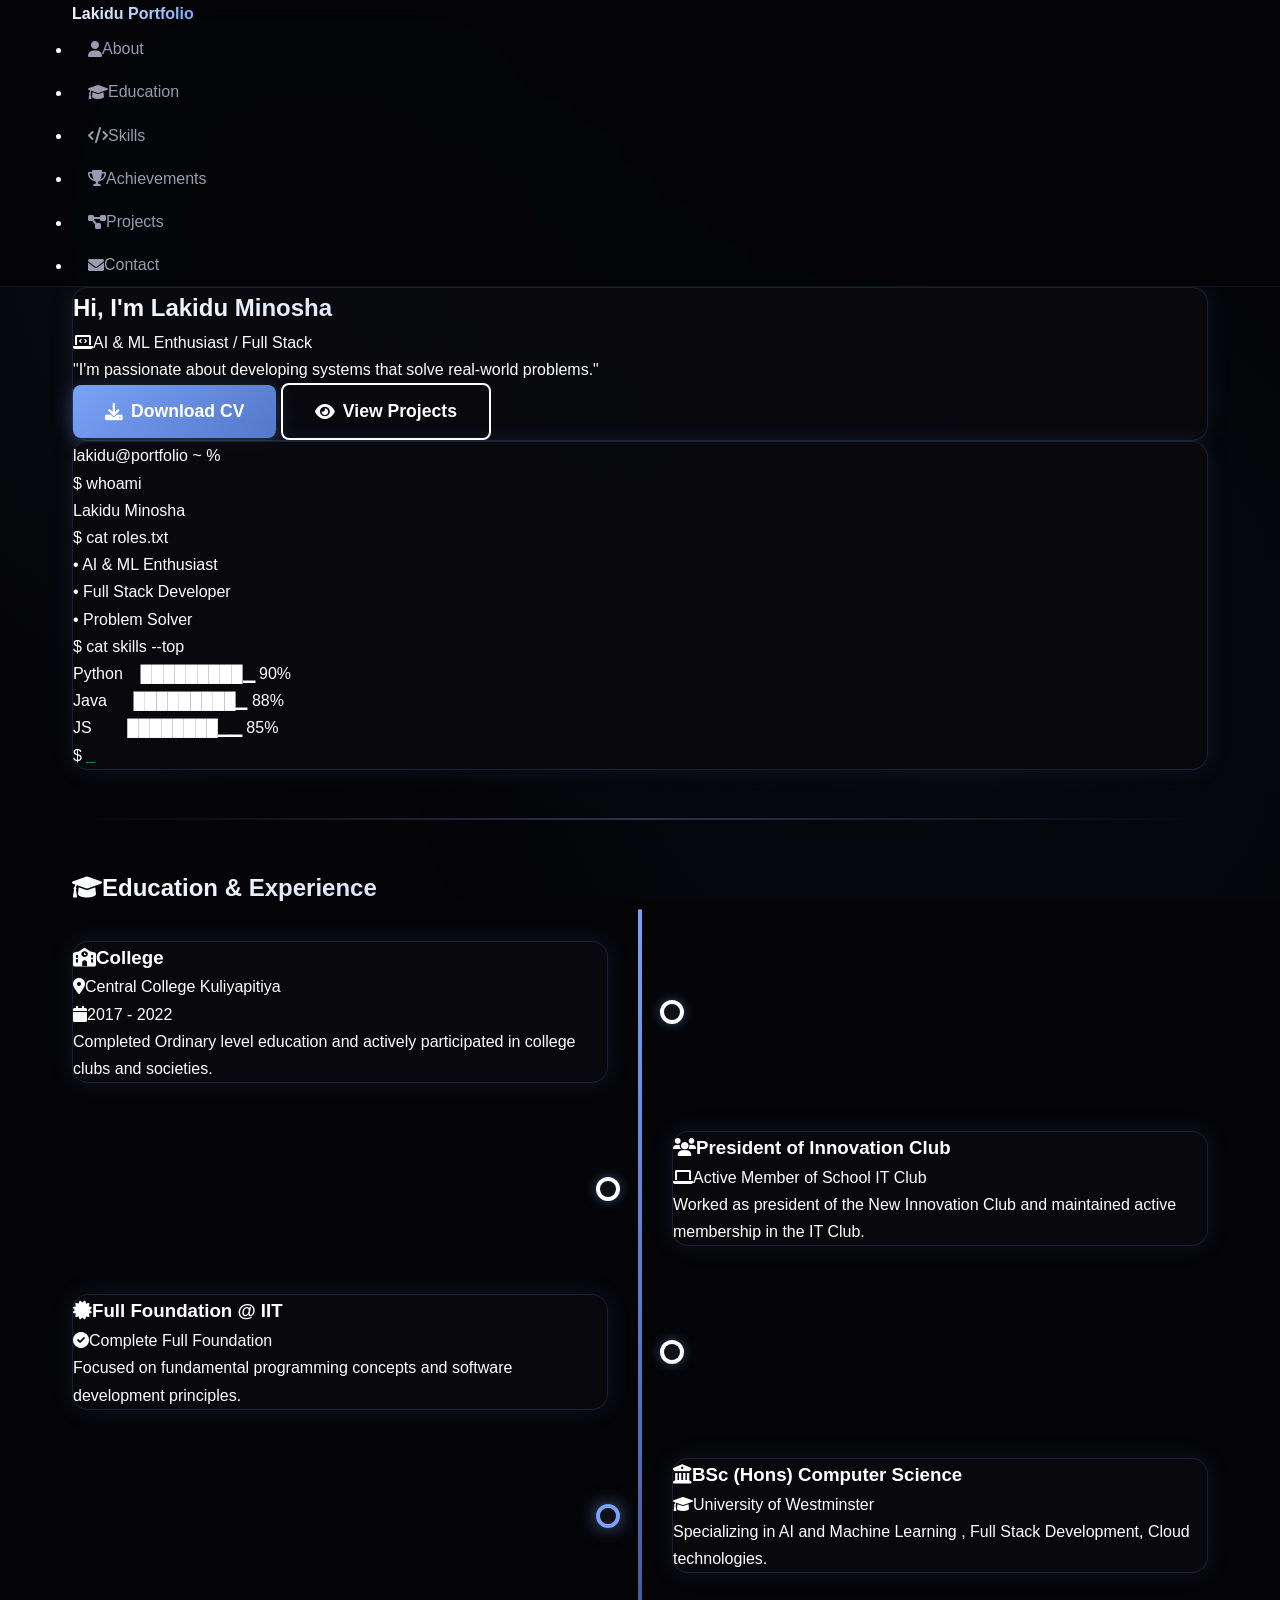
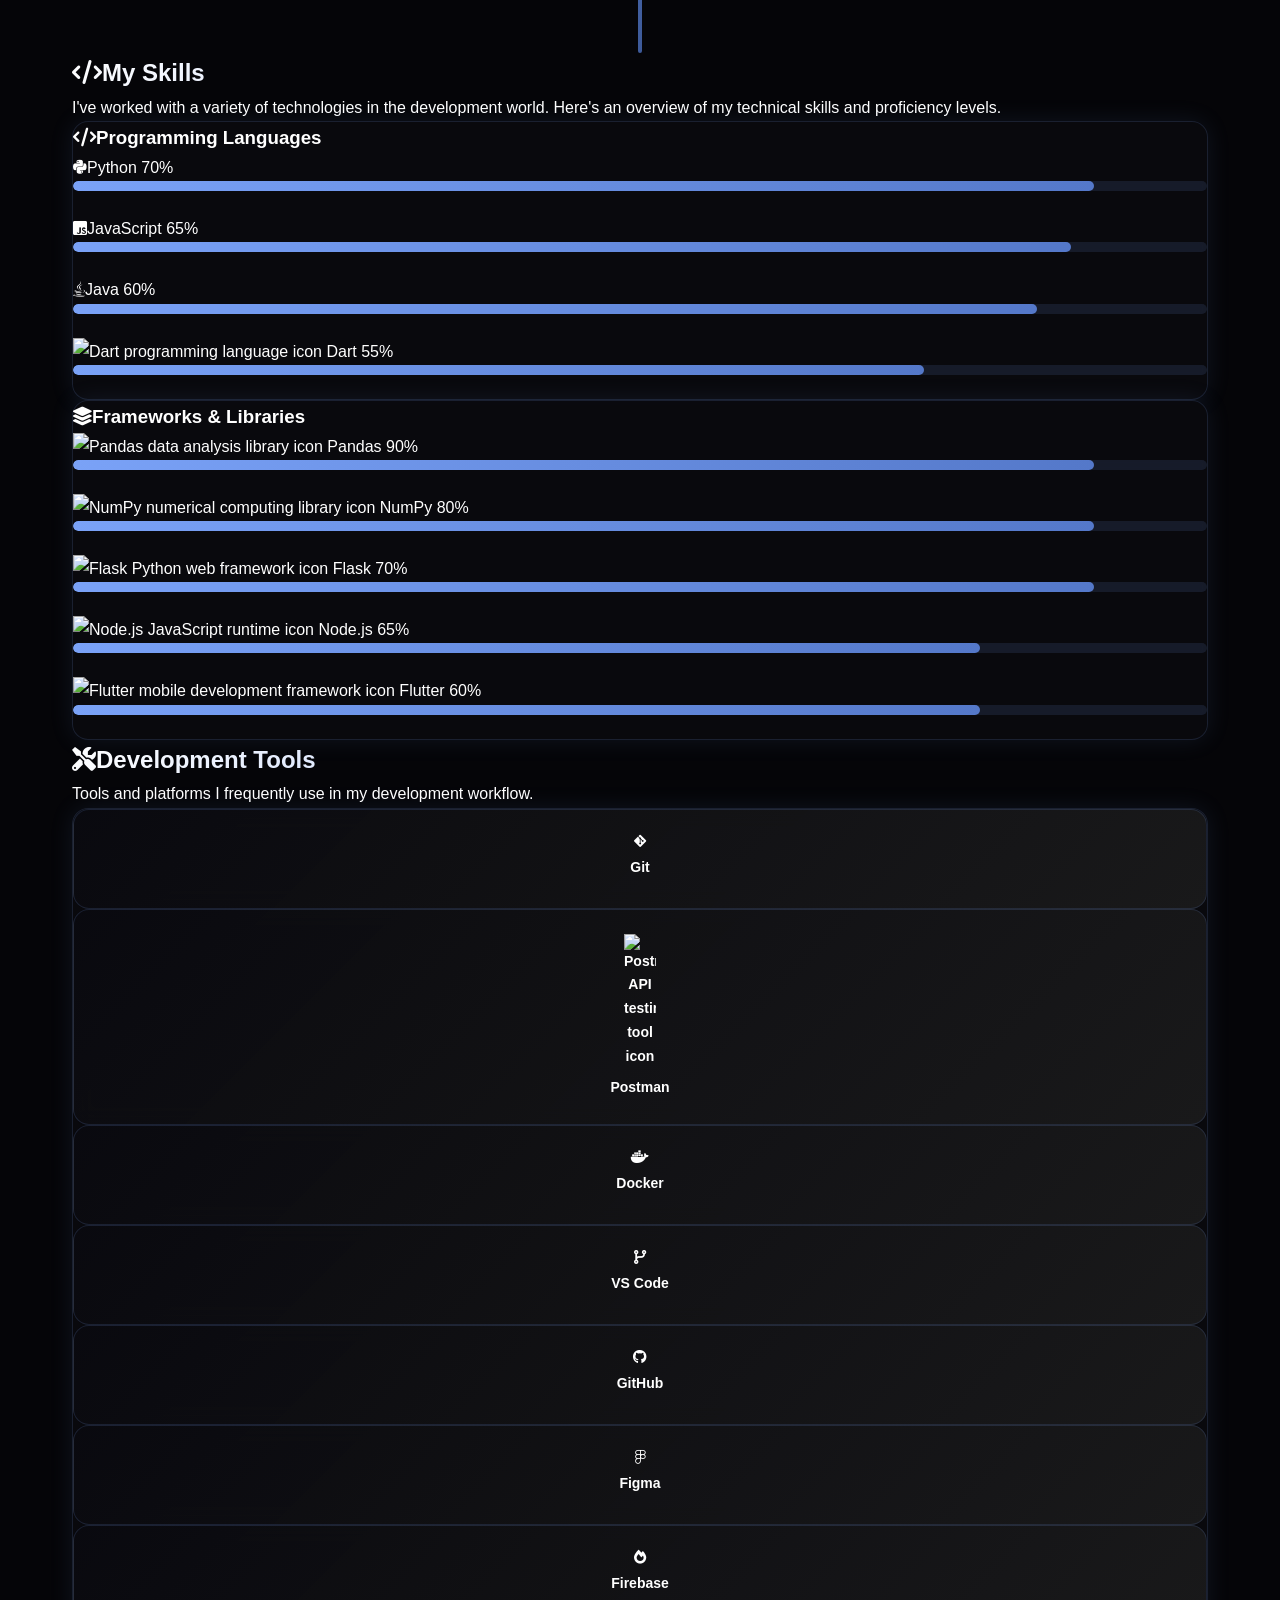
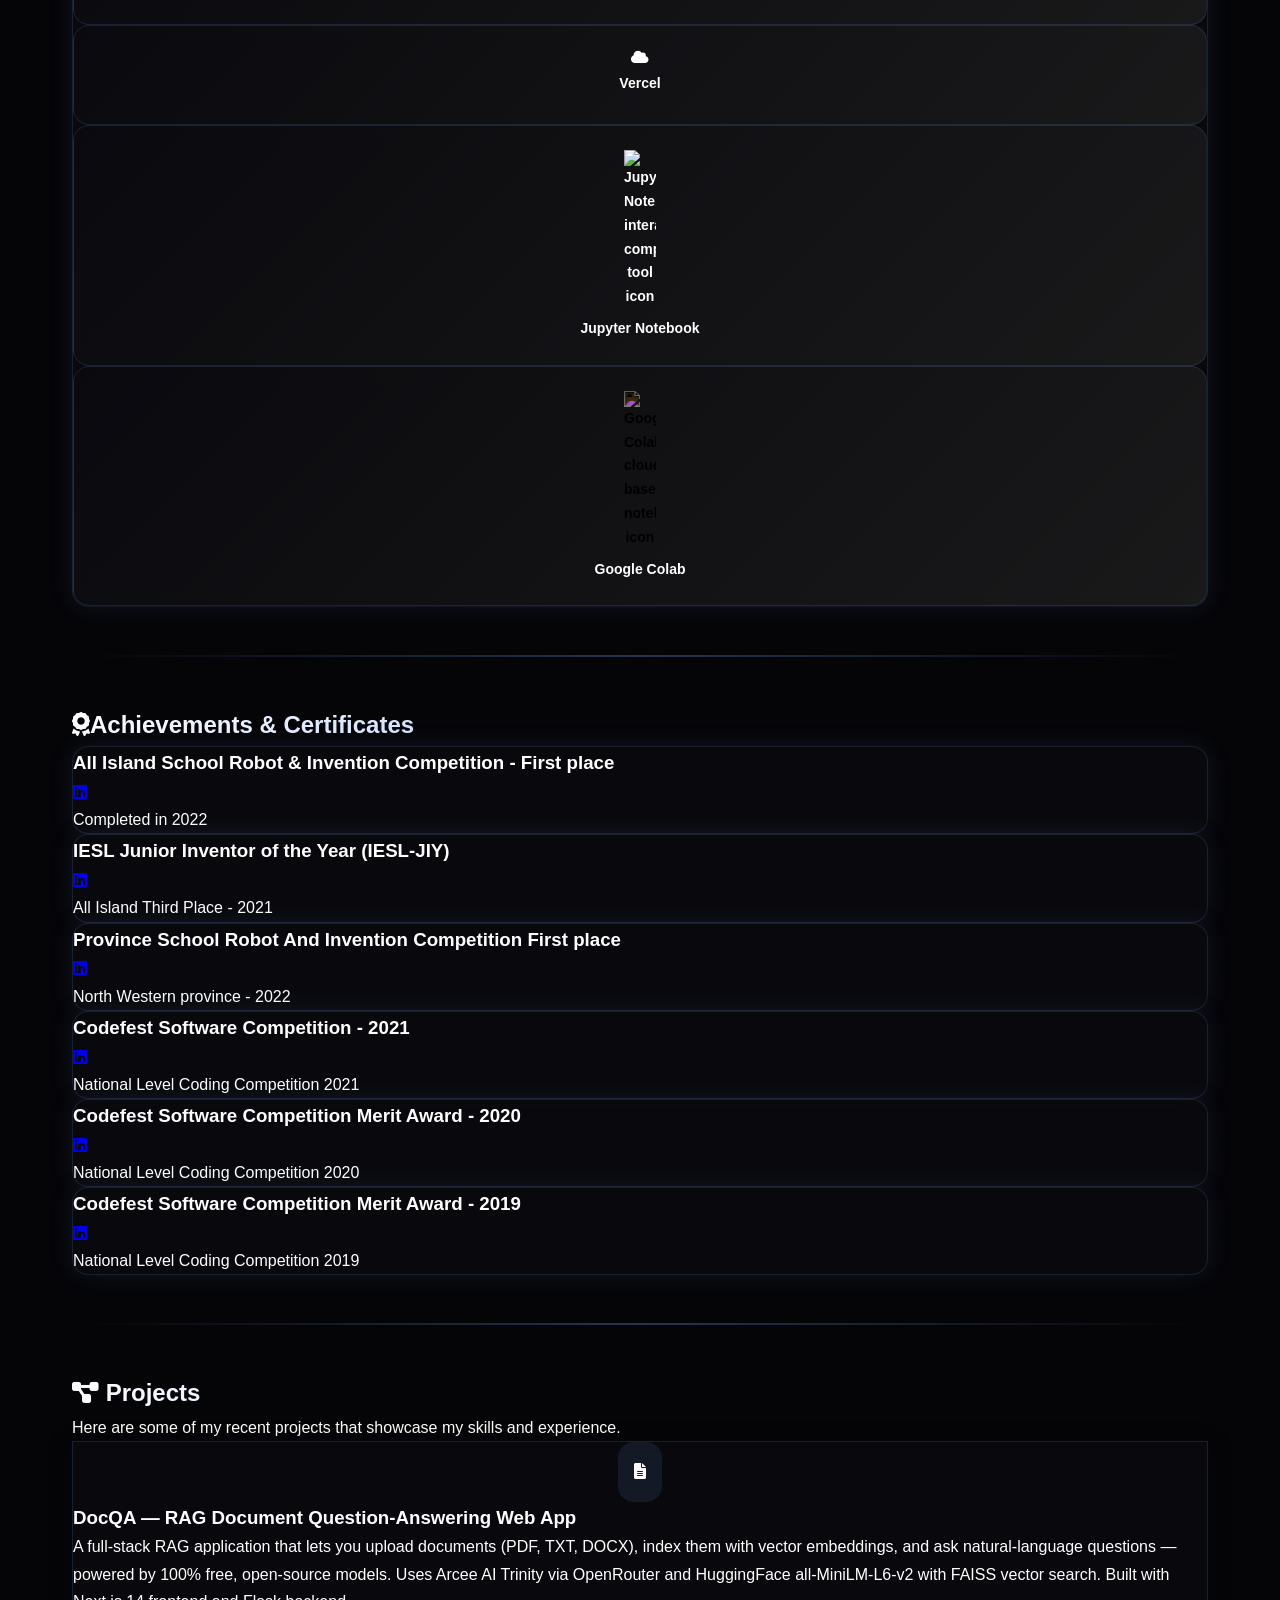
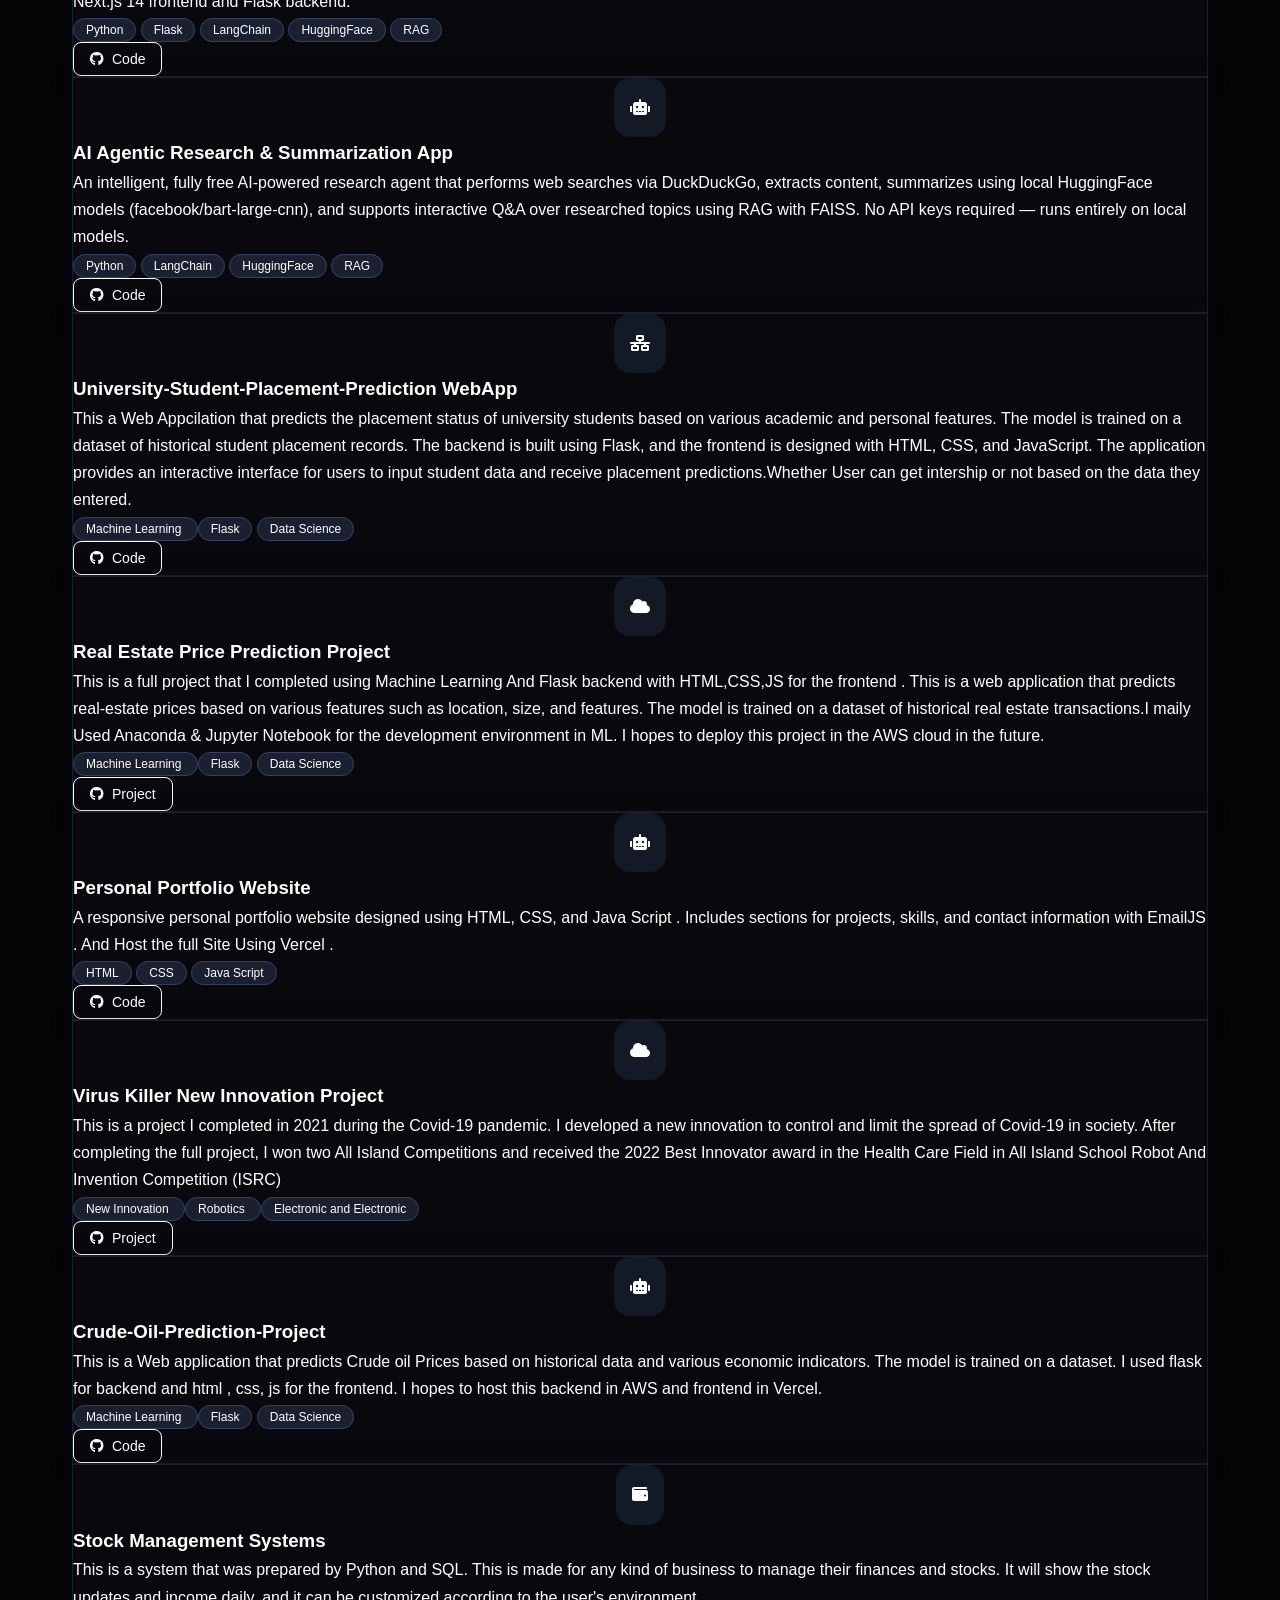
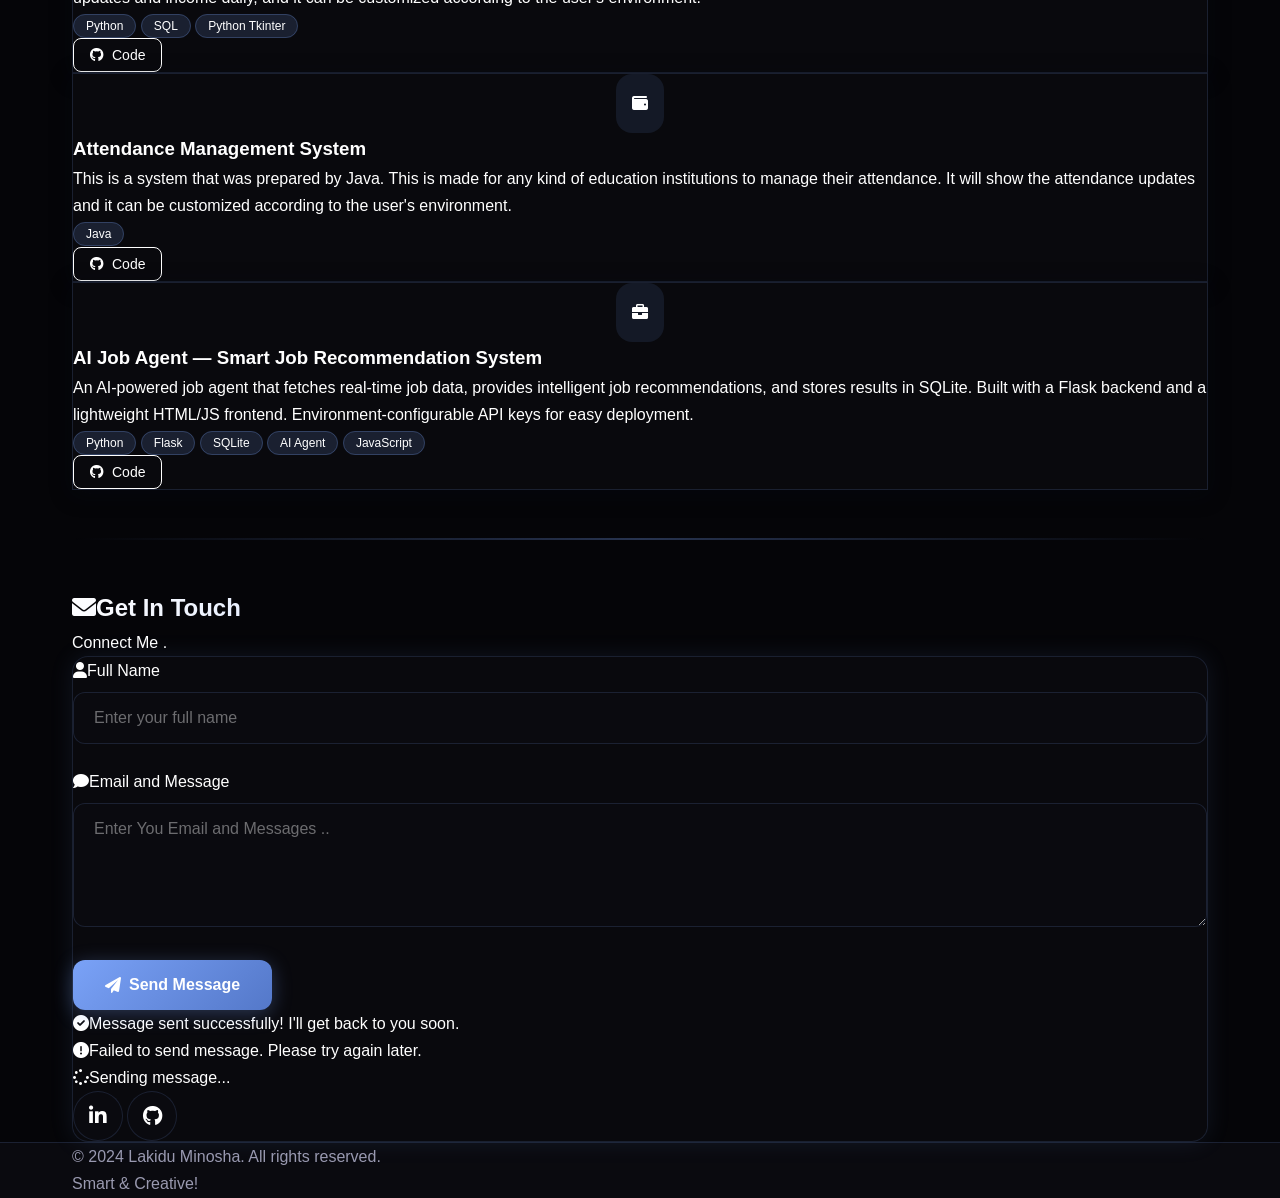
==== commit 58e46269: "Update SEO metadata and add og-image for improved social sharing" ====
--- a/index.html
+++ b/index.html
@@ -3,12 +3,12 @@
     <head>
         <meta charset="UTF-8" />
         <meta name="viewport" content="width=device-width, initial-scale=1" />
-        <title>Lakidu Minosha | AI & ML Enthusiast | Full Stack Developer Portfolio</title>
+        <title>Lakidu Minosha | AI & ML Enthusiast and Full Stack Developer</title>
 
         <!-- SEO Meta Tags -->
         <meta
             name="description"
-            content="Portfolio of Lakidu Minosha — AI &amp; Machine Learning Enthusiast and Full Stack Developer. Explore projects in Python, Flask, LangChain, RAG systems, and more. BSc (Hons) Computer Science at University of Westminster."
+            content="Lakidu Minosha portfolio featuring AI, machine learning, Python, Flask, LangChain, RAG, and full stack development projects. BSc (Hons) Computer Science student at the University of Westminster."
         />
         <meta
             name="keywords"
@@ -16,6 +16,7 @@
         />
         <meta name="author" content="Lakidu Minosha" />
         <meta name="robots" content="index, follow" />
+        <meta name="googlebot" content="index, follow, max-image-preview:large" />
         <link rel="canonical" href="https://lakindu1234.github.io/" />
         <meta name="theme-color" content="#050508" />
 
@@ -28,11 +29,14 @@
         />
         <meta
             property="og:description"
-            content="Explore the portfolio of Lakidu Minosha — AI &amp; Machine Learning projects, full stack web apps, and award-winning innovations. BSc Computer Science at University of Westminster."
+            content="Explore Lakidu Minosha's AI, machine learning, and full stack development portfolio, including Python, Flask, LangChain, and RAG projects."
         />
-        <meta property="og:image" content="https://lakindu1234.github.io/og-image.png" />
+        <meta property="og:image" content="https://lakindu1234.github.io/og-image.svg" />
+        <meta property="og:image:secure_url" content="https://lakindu1234.github.io/og-image.svg" />
+        <meta property="og:image:type" content="image/svg+xml" />
         <meta property="og:image:width" content="1200" />
         <meta property="og:image:height" content="630" />
+        <meta property="og:image:alt" content="Lakidu Minosha portfolio preview" />
         <meta property="og:site_name" content="Lakidu Minosha Portfolio" />
         <meta property="og:locale" content="en_US" />
 
@@ -45,9 +49,10 @@
         />
         <meta
             name="twitter:description"
-            content="Explore the portfolio of Lakidu Minosha — AI &amp; Machine Learning projects, full stack web apps, and award-winning innovations."
+            content="Explore Lakidu Minosha's AI, machine learning, and full stack development portfolio, including Python, Flask, LangChain, and RAG projects."
         />
-        <meta name="twitter:image" content="https://lakindu1234.github.io/og-image.png" />
+        <meta name="twitter:image" content="https://lakindu1234.github.io/og-image.svg" />
+        <meta name="twitter:image:alt" content="Lakidu Minosha portfolio preview" />
 
         <!-- JSON-LD Structured Data -->
         <script type="application/ld+json">
@@ -60,6 +65,7 @@
                         "url": "https://lakindu1234.github.io/",
                         "name": "Lakidu Minosha Portfolio",
                         "description": "Portfolio of Lakidu Minosha — AI & ML Enthusiast and Full Stack Developer",
+                        "image": "https://lakindu1234.github.io/og-image.svg",
                         "inLanguage": "en"
                     },
                     {
@@ -67,6 +73,7 @@
                         "@id": "https://lakindu1234.github.io/#person",
                         "name": "Lakidu Minosha",
                         "url": "https://lakindu1234.github.io/",
+                        "image": "https://lakindu1234.github.io/og-image.svg",
                         "jobTitle": "AI & ML Enthusiast / Full Stack Developer",
                         "description": "BSc (Hons) Computer Science student at University of Westminster, specializing in AI, Machine Learning, and Full Stack Development.",
                         "knowsAbout": [
@@ -98,6 +105,7 @@
                         "@id": "https://lakindu1234.github.io/#portfolio",
                         "name": "Projects Portfolio",
                         "description": "Collection of AI, Machine Learning, and Full Stack development projects by Lakidu Minosha",
+                        "url": "https://lakindu1234.github.io/",
                         "isPartOf": { "@id": "https://lakindu1234.github.io/#website" },
                         "about": { "@id": "https://lakindu1234.github.io/#person" }
                     }
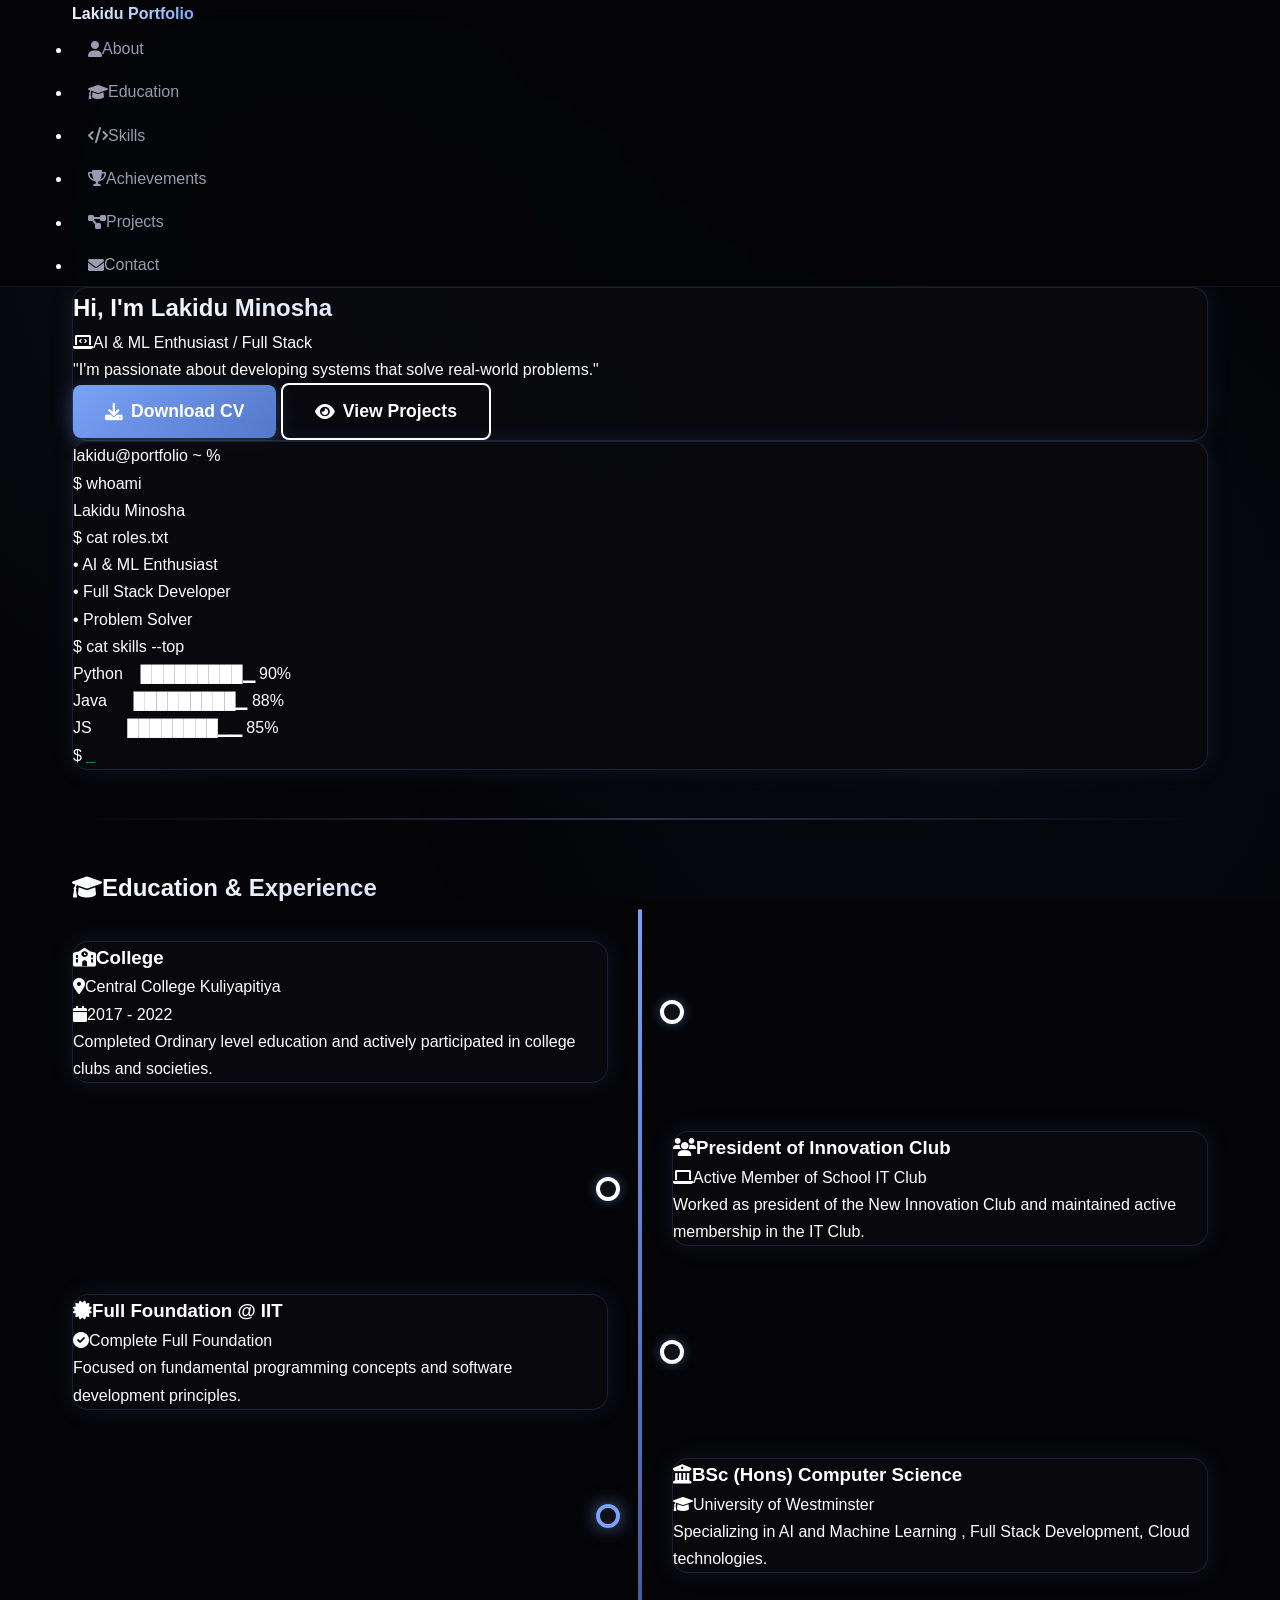
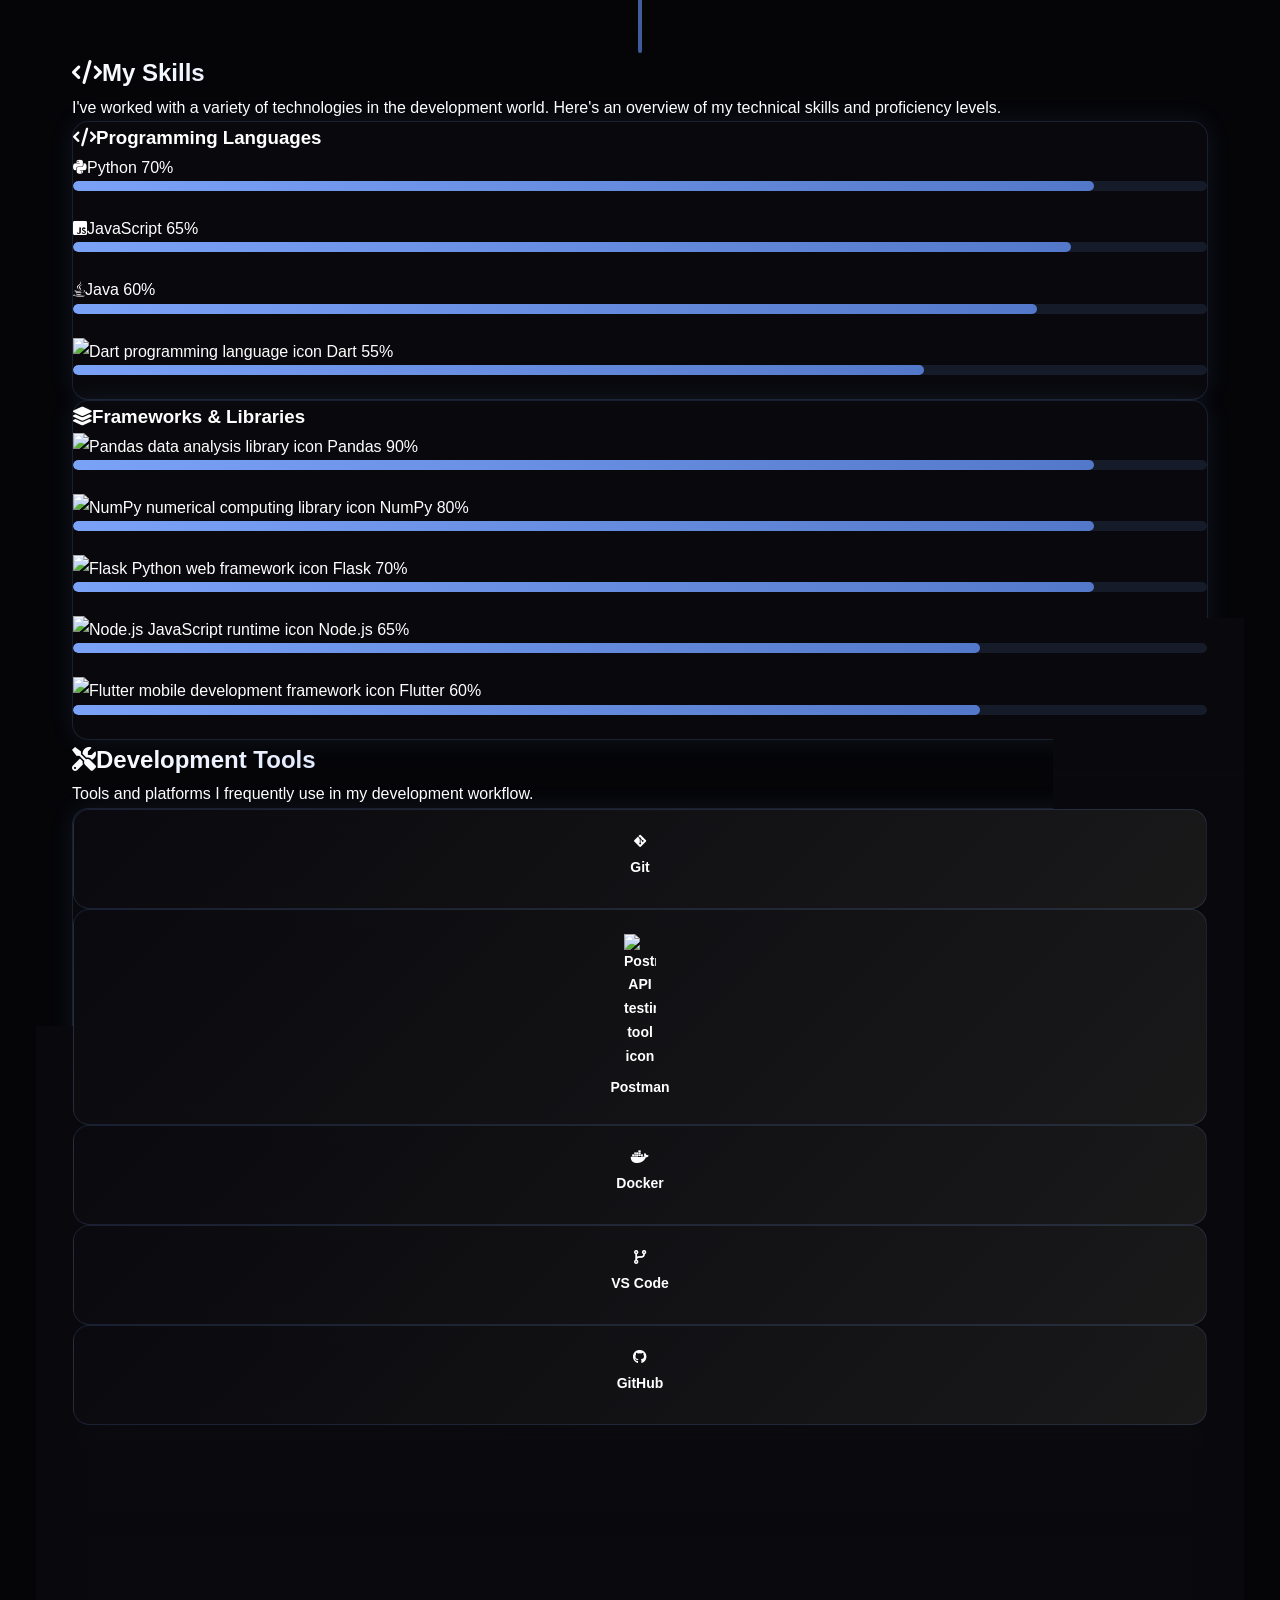
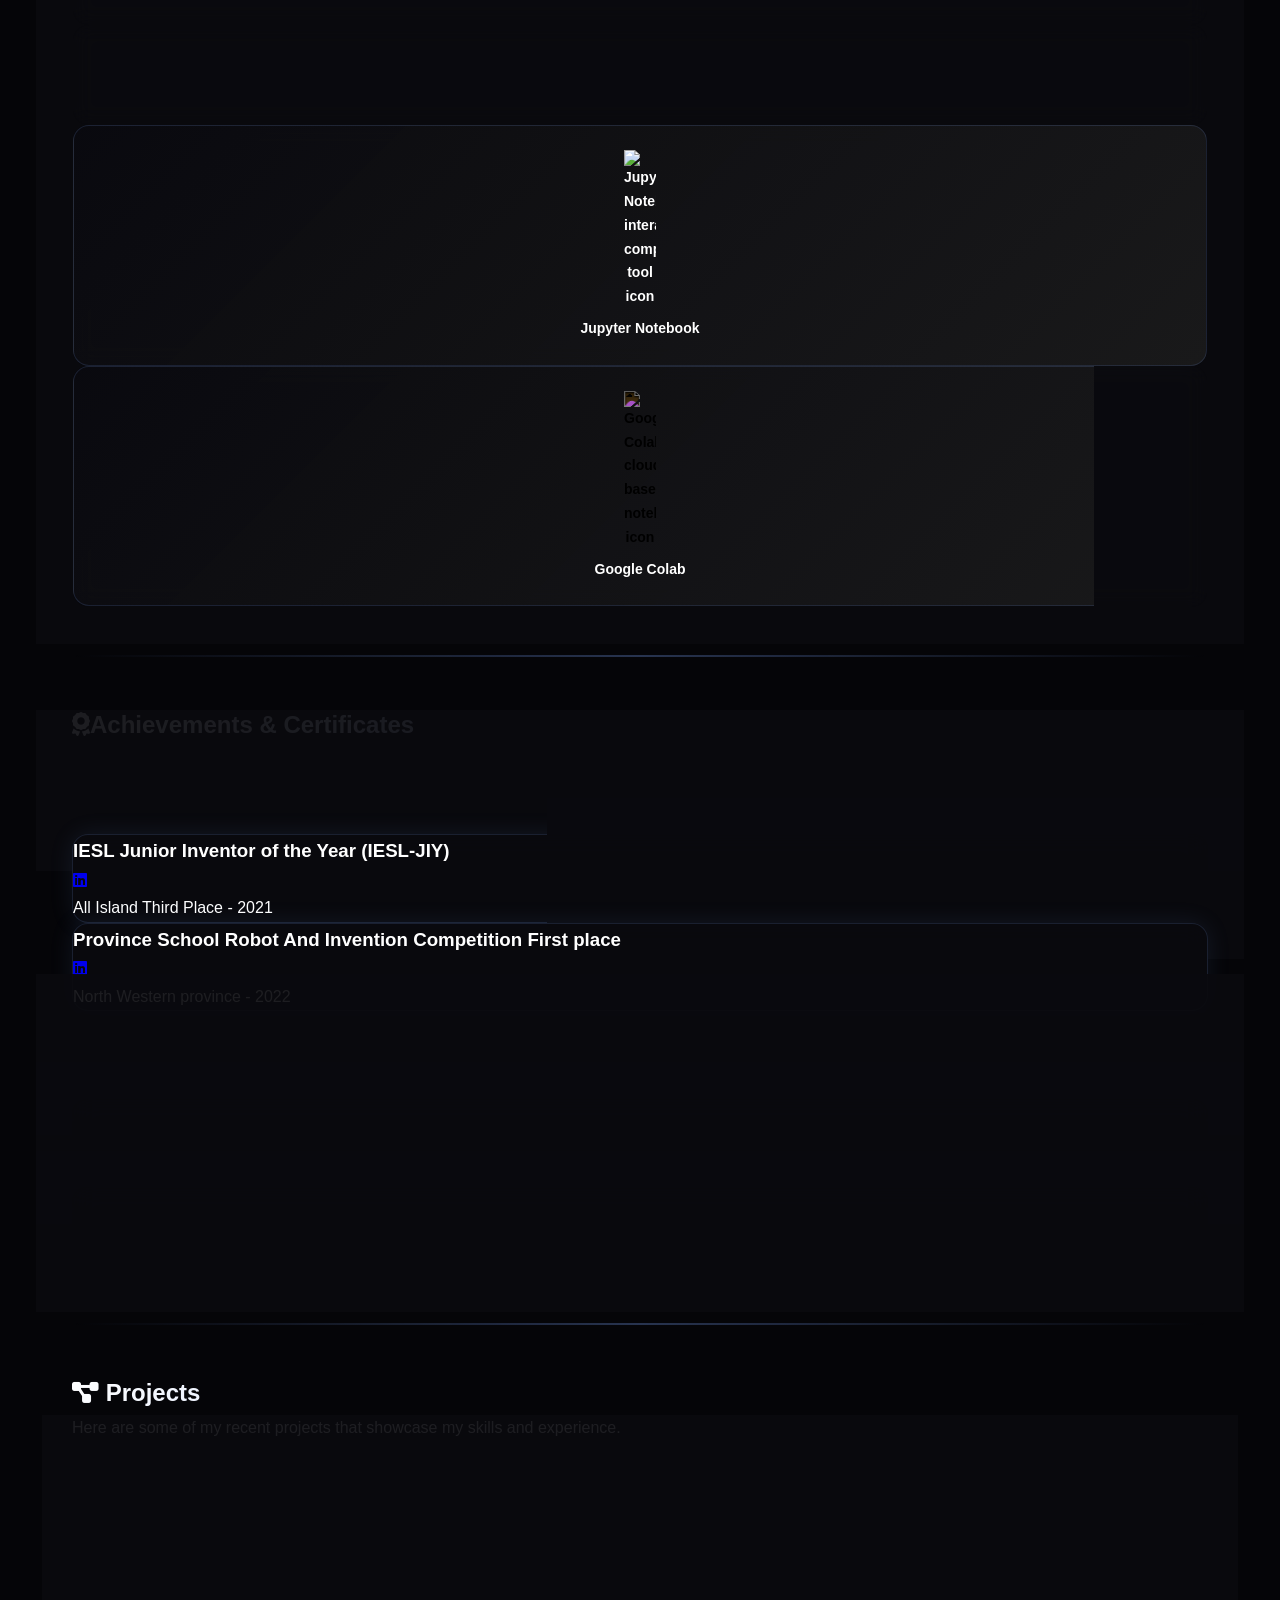
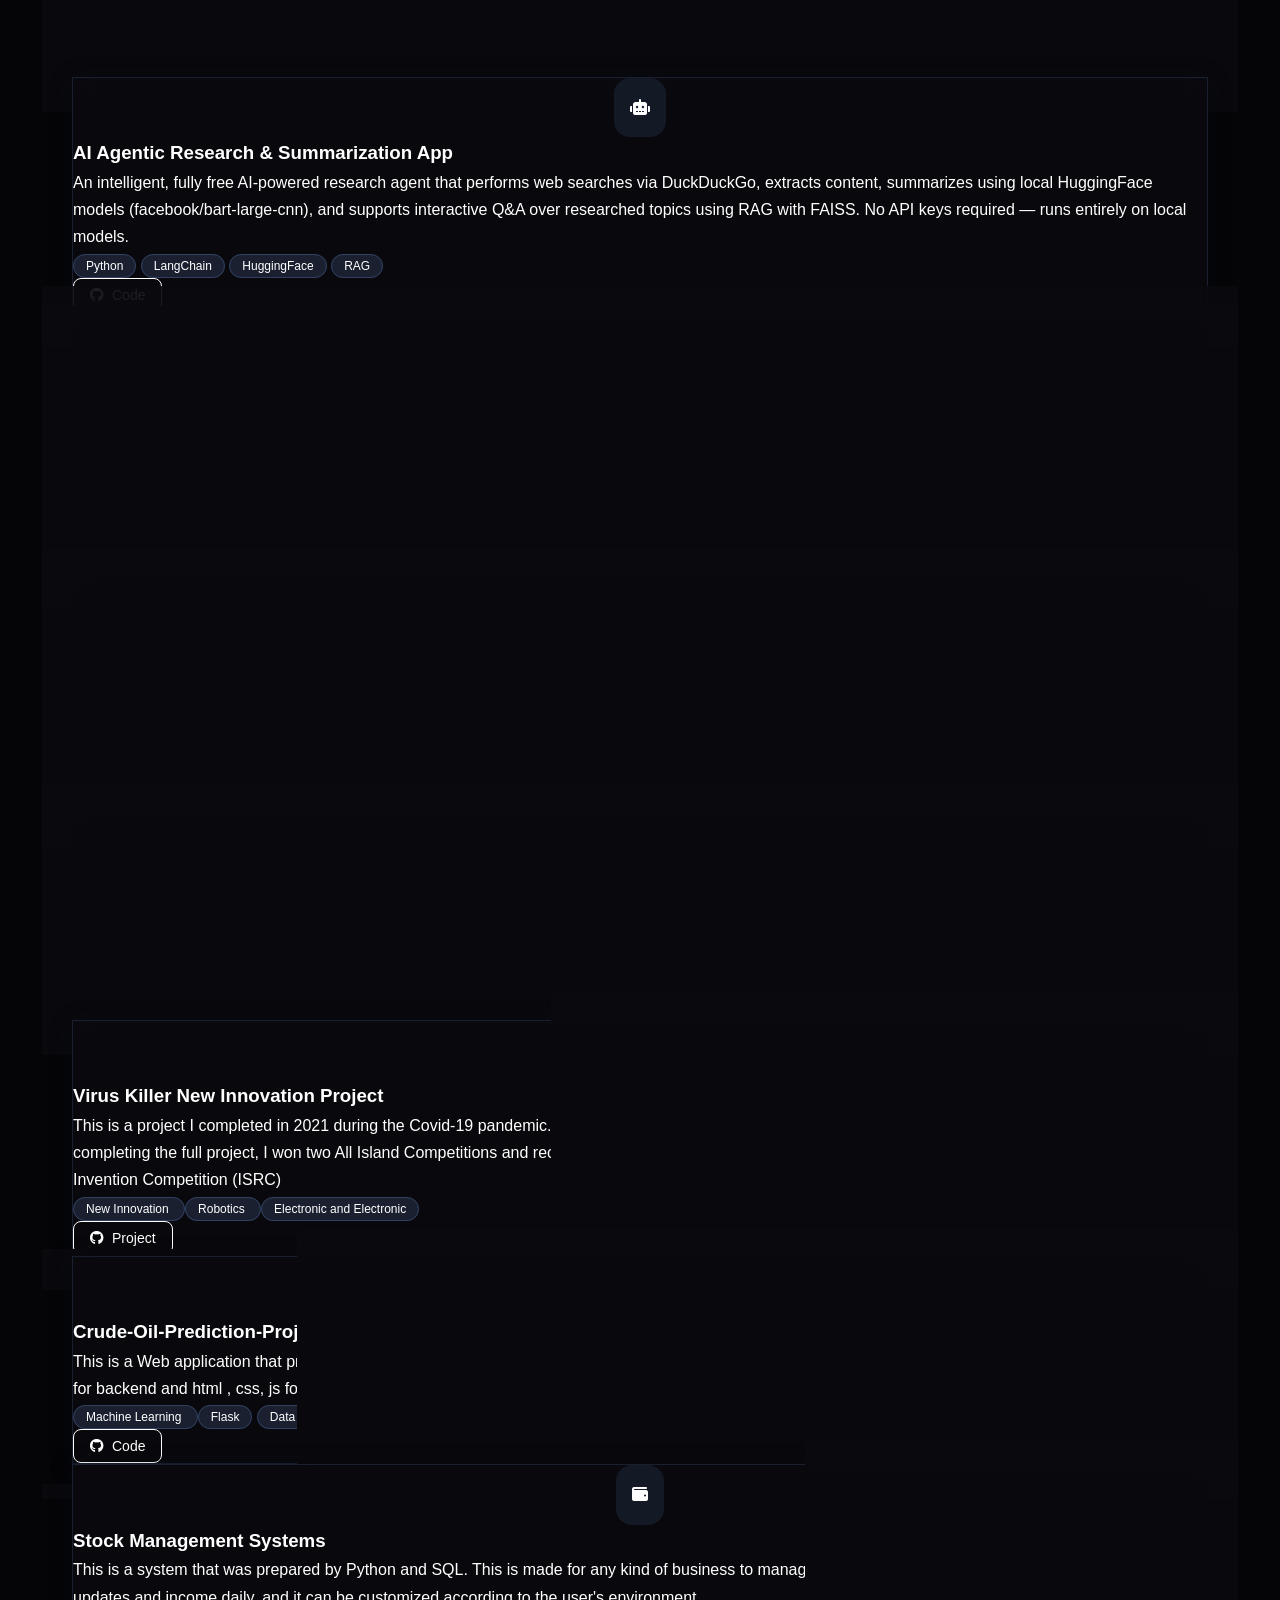
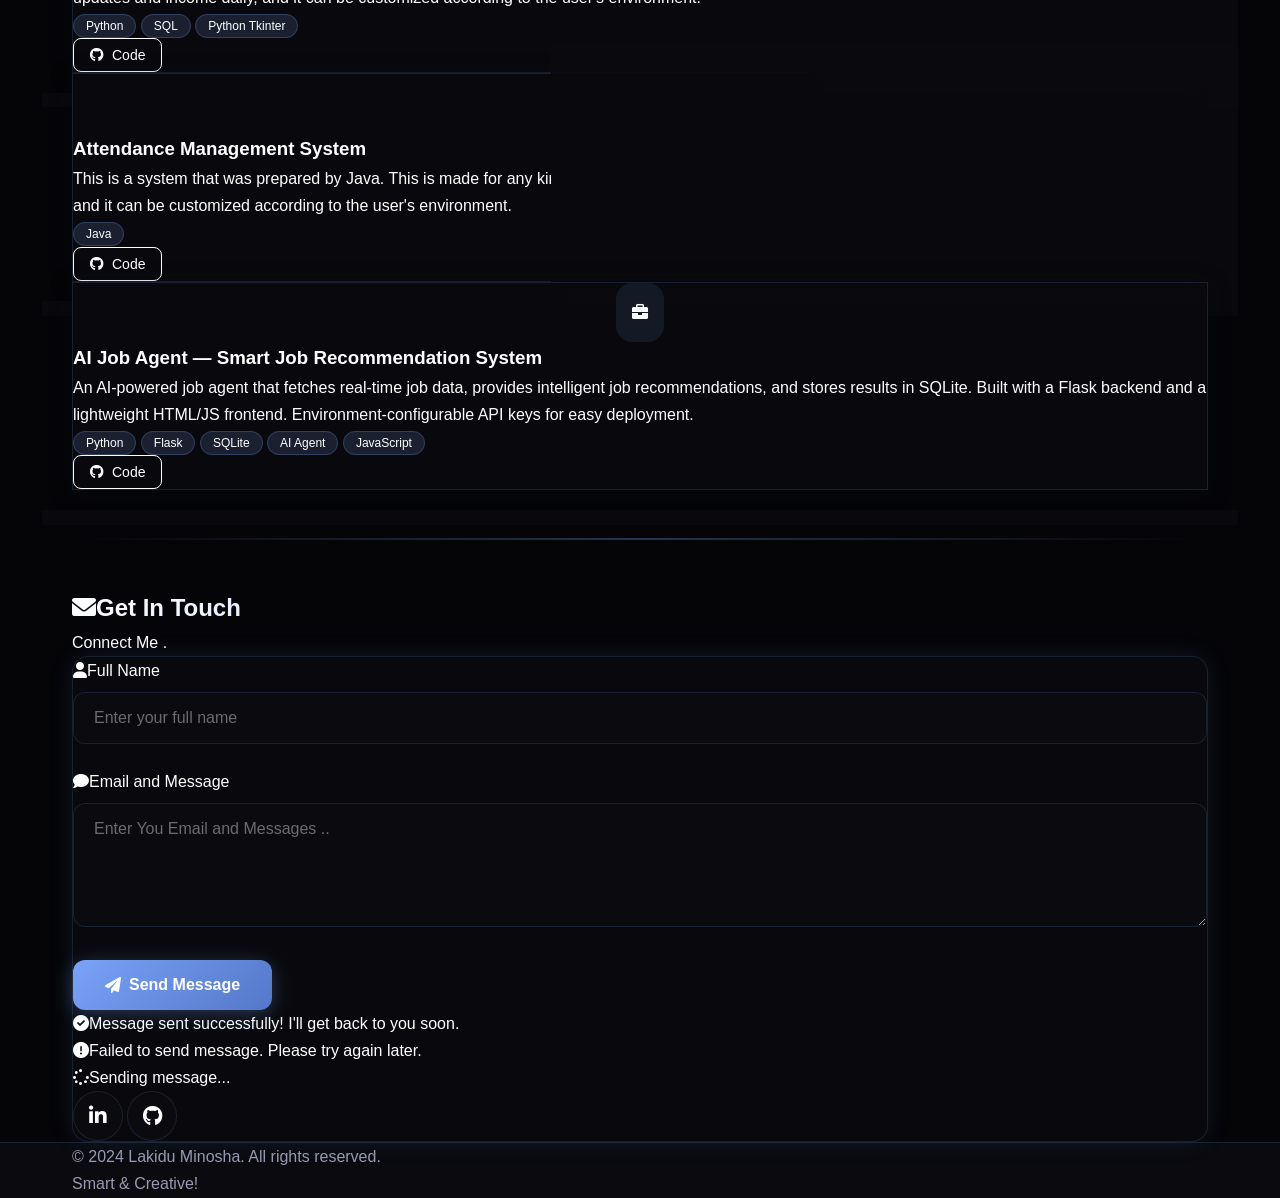
==== commit 24362d82: "Improve SEO: Enhanced meta tags, structured data, robots.txt, and sitemap 🔍 SEO Enhancements: - Adde" ====
--- a/index.html
+++ b/index.html
@@ -19,6 +19,21 @@
         <meta name="googlebot" content="index, follow, max-image-preview:large" />
         <link rel="canonical" href="https://lakindu1234.github.io/" />
         <meta name="theme-color" content="#050508" />
+        <meta name="mobile-web-app-capable" content="yes" />
+        <meta name="apple-mobile-web-app-capable" content="yes" />
+        <meta name="apple-mobile-web-app-status-bar-style" content="black-translucent" />
+        <meta name="apple-mobile-web-app-title" content="Lakidu Portfolio" />
+
+        <!-- Favicon & Icons -->
+        <link rel="icon" type="image/x-icon" href="data:image/svg+xml,<svg xmlns='http://www.w3.org/2000/svg' viewBox='0 0 100 100'><text y='75' font-size='75' fill='%236366f1'>L</text></svg>" />
+        <link rel="apple-touch-icon" href="data:image/svg+xml,<svg xmlns='http://www.w3.org/2000/svg' viewBox='0 0 180 180'><rect fill='%23050508' width='180' height='180'/><text y='135' x='50' font-size='100' font-weight='bold' fill='%236366f1'>L</text></svg>" />
+        <link rel="manifest" href="data:application/json,{&quot;name&quot;:&quot;Lakidu Minosha Portfolio&quot;,&quot;short_name&quot;:&quot;Lakidu&quot;,&quot;icons&quot;:[{&quot;src&quot;:&quot;data:image/svg+xml,&lt;svg xmlns=&#39;http://www.w3.org/2000/svg&#39; viewBox=&#39;0 0 192 192&#39;&gt;&lt;rect fill=&#39;%23050508&#39; width=&#39;192&#39; height=&#39;192&#39;/&gt;&lt;text y=&#39;145&#39; x=&#39;55&#39; font-size=&#39;120&#39; font-weight=&#39;bold&#39; fill=&#39;%236366f1&#39;&gt;L&lt;/text&gt;&lt;/svg&gt;&quot;,&quot;sizes&quot;:&quot;192x192&quot;,&quot;type&quot;:&quot;image/svg+xml&quot;,&quot;purpose&quot;:&quot;any&quot;}],&quot;start_url&quot;:&quot;/&quot;,&quot;background_color&quot;:&quot;%23050508&quot;,&quot;theme_color&quot;:&quot;%236366f1&quot;,&quot;display&quot;:&quot;standalone&quot;}" />
+
+        <!-- DNS Prefetch & Preconnect -->
+        <link rel="dns-prefetch" href="https://fonts.googleapis.com" />
+        <link rel="dns-prefetch" href="https://fonts.gstatic.com" />
+        <link rel="prefetch" href="https://www.linkedin.com" />
+        <link rel="prefetch" href="https://github.com" />
 
         <!-- Open Graph / Facebook / LinkedIn -->
         <meta property="og:type" content="website" />
@@ -66,7 +81,39 @@
                         "name": "Lakidu Minosha Portfolio",
                         "description": "Portfolio of Lakidu Minosha — AI & ML Enthusiast and Full Stack Developer",
                         "image": "https://lakindu1234.github.io/og-image.svg",
-                        "inLanguage": "en"
+                        "inLanguage": "en",
+                        "potentialAction": {
+                            "@type": "SearchAction",
+                            "target": {
+                                "@type": "EntryPoint",
+                                "urlTemplate": "https://lakindu1234.github.io/?q={search_term_string}"
+                            },
+                            "query-input": "required name=search_term_string"
+                        }
+                    },
+                    {
+                        "@type": "BreadcrumbList",
+                        "@id": "https://lakindu1234.github.io/#breadcrumblist",
+                        "itemListElement": [
+                            {
+                                "@type": "ListItem",
+                                "position": 1,
+                                "name": "Home",
+                                "item": "https://lakindu1234.github.io/"
+                            },
+                            {
+                                "@type": "ListItem",
+                                "position": 2,
+                                "name": "Projects",
+                                "item": "https://lakindu1234.github.io/#projects"
+                            },
+                            {
+                                "@type": "ListItem",
+                                "position": 3,
+                                "name": "Contact",
+                                "item": "https://lakindu1234.github.io/#contact"
+                            }
+                        ]
                     },
                     {
                         "@type": "Person",
@@ -76,6 +123,8 @@
                         "image": "https://lakindu1234.github.io/og-image.svg",
                         "jobTitle": "AI & ML Enthusiast / Full Stack Developer",
                         "description": "BSc (Hons) Computer Science student at University of Westminster, specializing in AI, Machine Learning, and Full Stack Development.",
+                        "email": "mailto:contact@lakindu1234.github.io",
+                        "telephone": "+94 (contact via LinkedIn)",
                         "knowsAbout": [
                             "Python",
                             "Java",
@@ -87,18 +136,29 @@
                             "Machine Learning",
                             "AI",
                             "LangChain",
-                            "RAG",
+                            "RAG (Retrieval-Augmented Generation)",
                             "Pandas",
-                            "NumPy"
+                            "NumPy",
+                            "Next.js",
+                            "React"
                         ],
+                        "knowsLanguage": ["English", "Sinhala", "Tamil"],
                         "alumniOf": {
                             "@type": "CollegeOrUniversity",
-                            "name": "University of Westminster"
+                            "name": "University of Westminster",
+                            "url": "https://www.westminster.ac.uk"
                         },
+                        "educationLevel": "Bachelor's Degree",
                         "sameAs": [
                             "https://www.linkedin.com/in/lakidu-minosha-senarathne-a3041a222",
                             "https://github.com/lakindu1234"
-                        ]
+                        ],
+                        "givenName": "Lakidu",
+                        "familyName": "Minosha",
+                        "affiliation": {
+                            "@type": "Organization",
+                            "name": "University of Westminster"
+                        }
                     },
                     {
                         "@type": "CollectionPage",
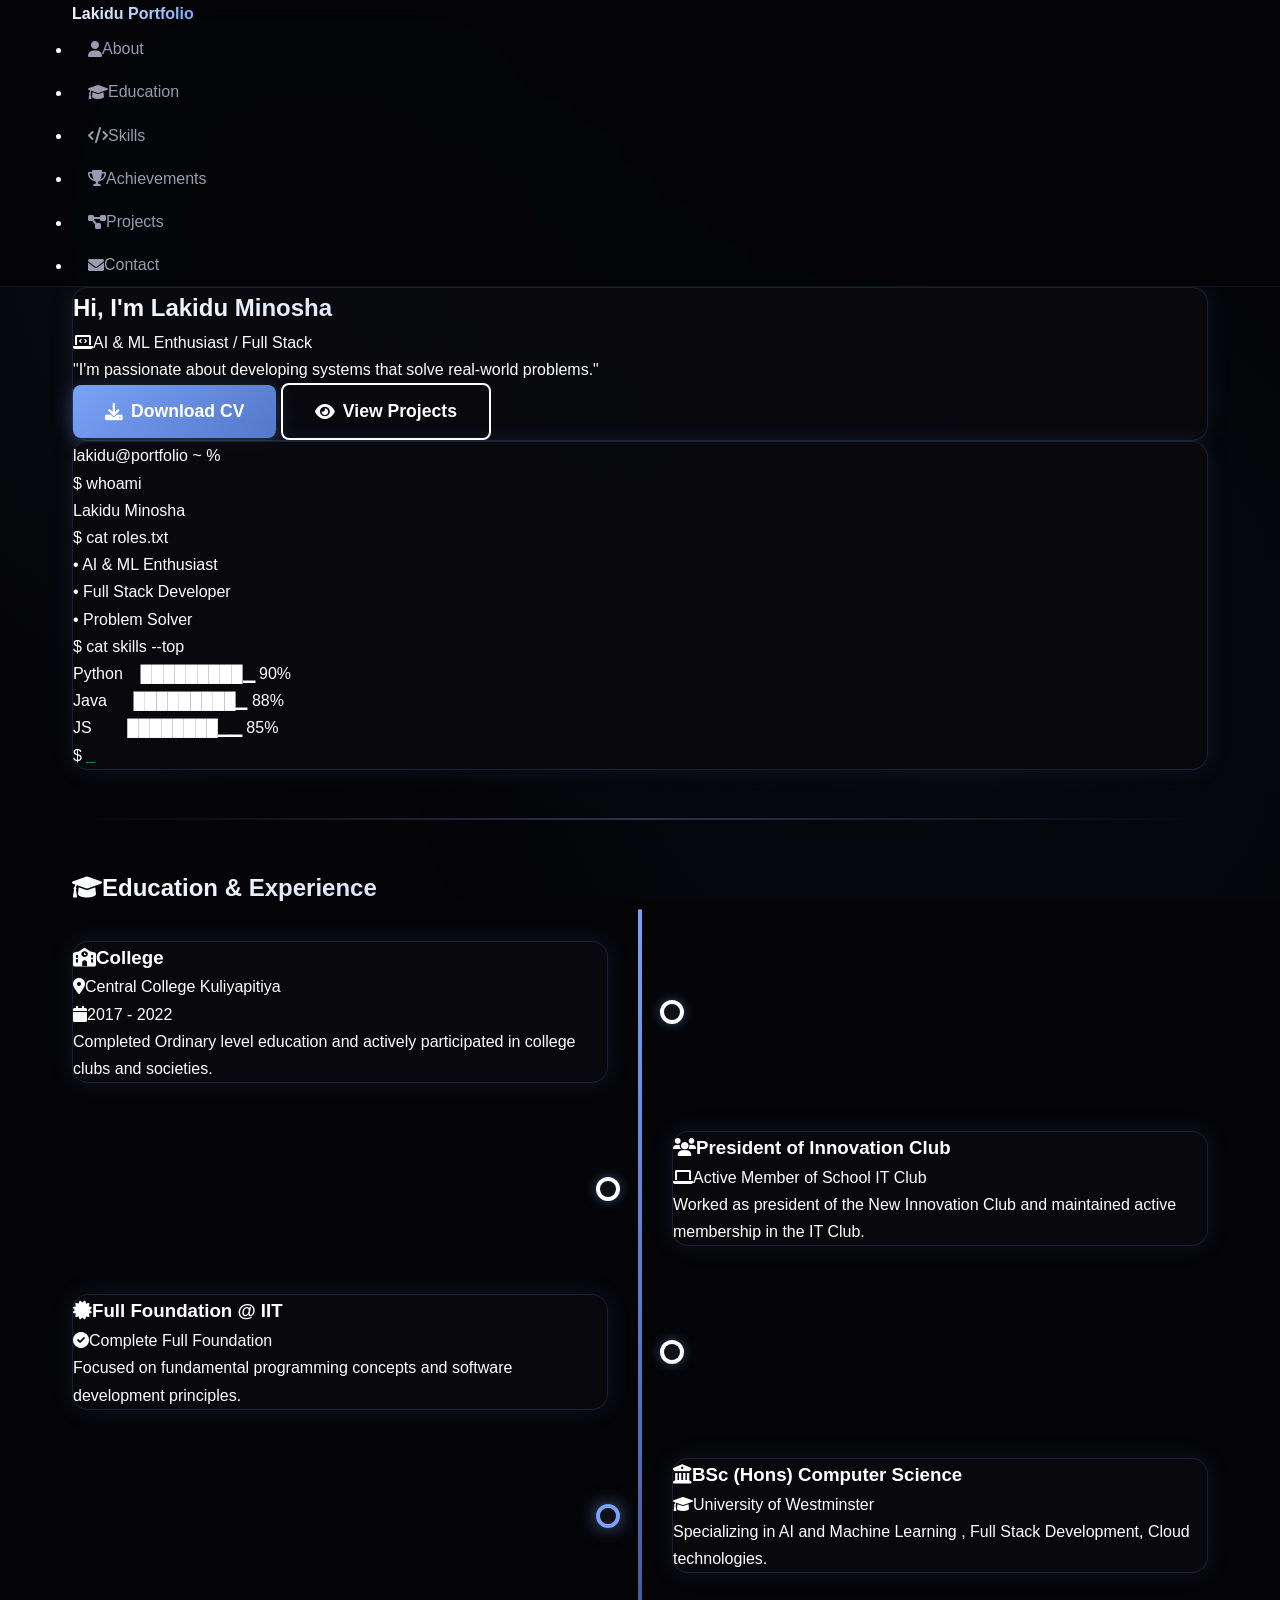
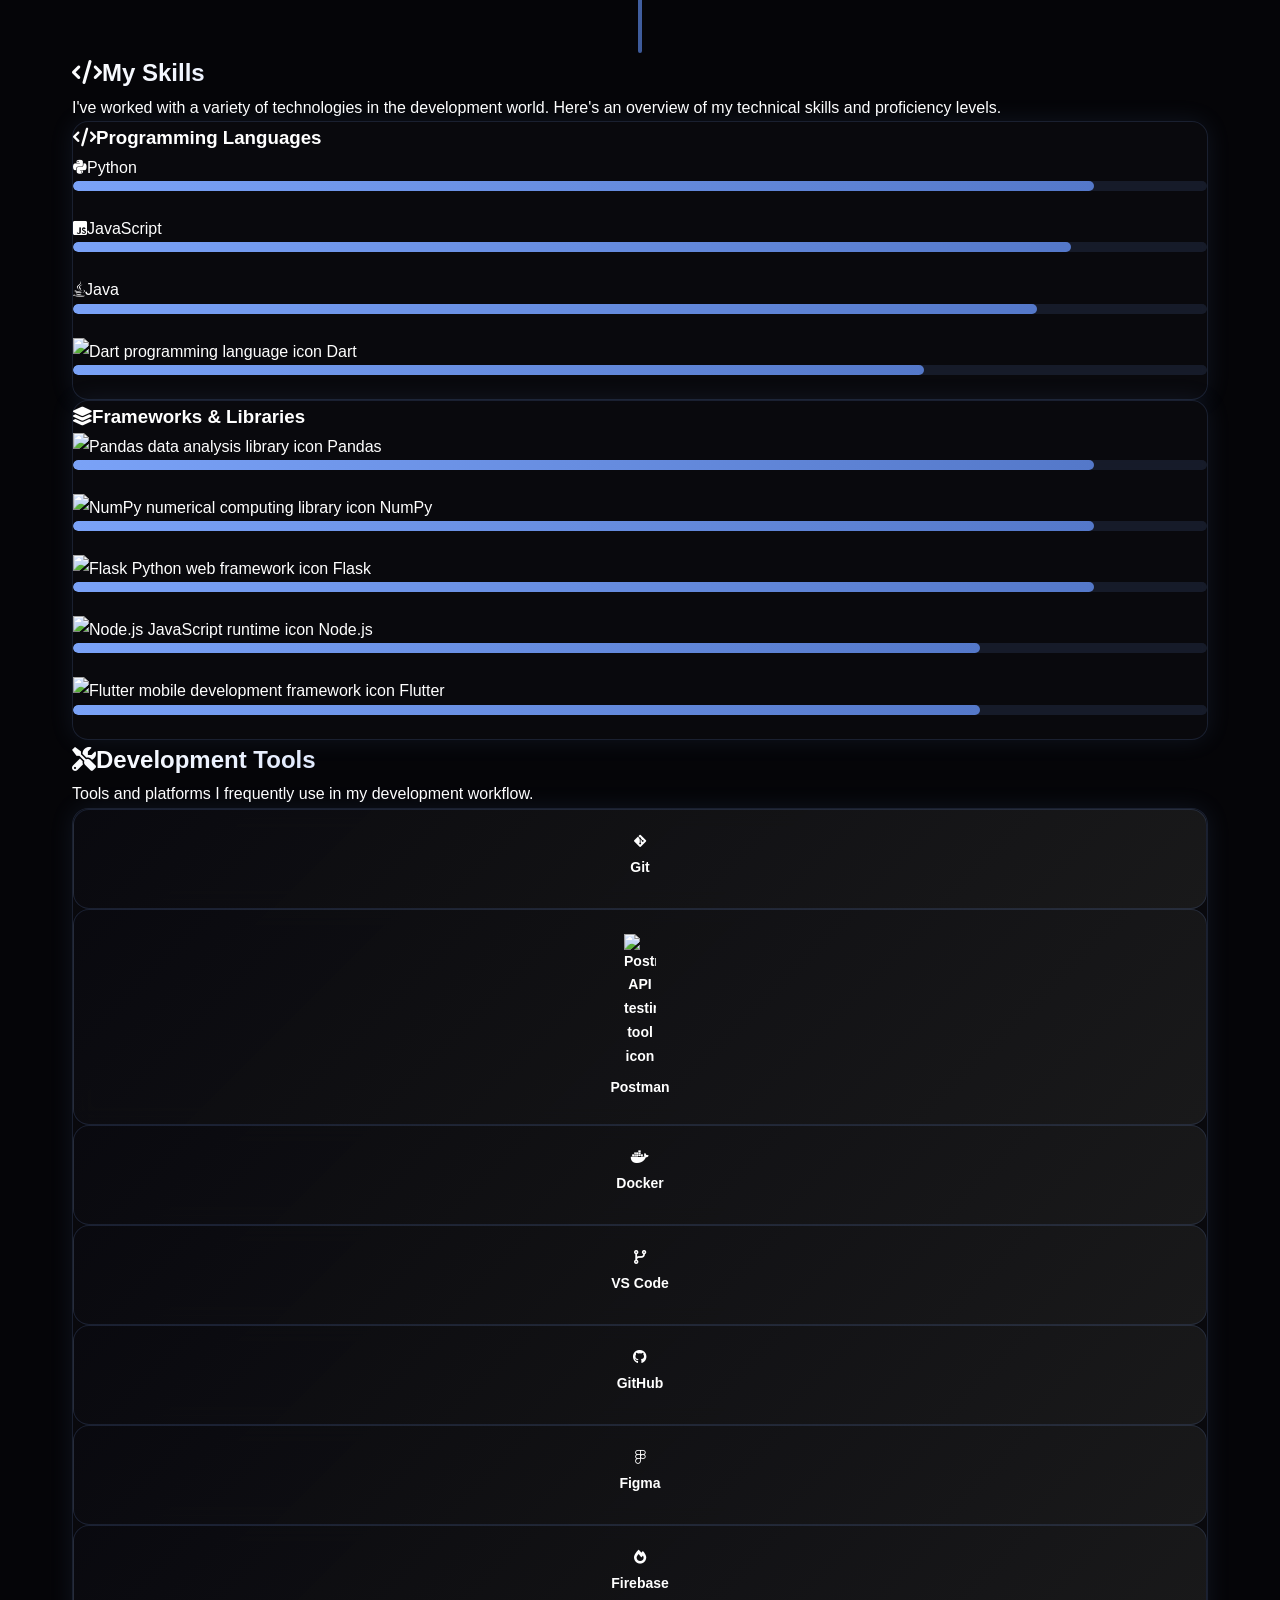
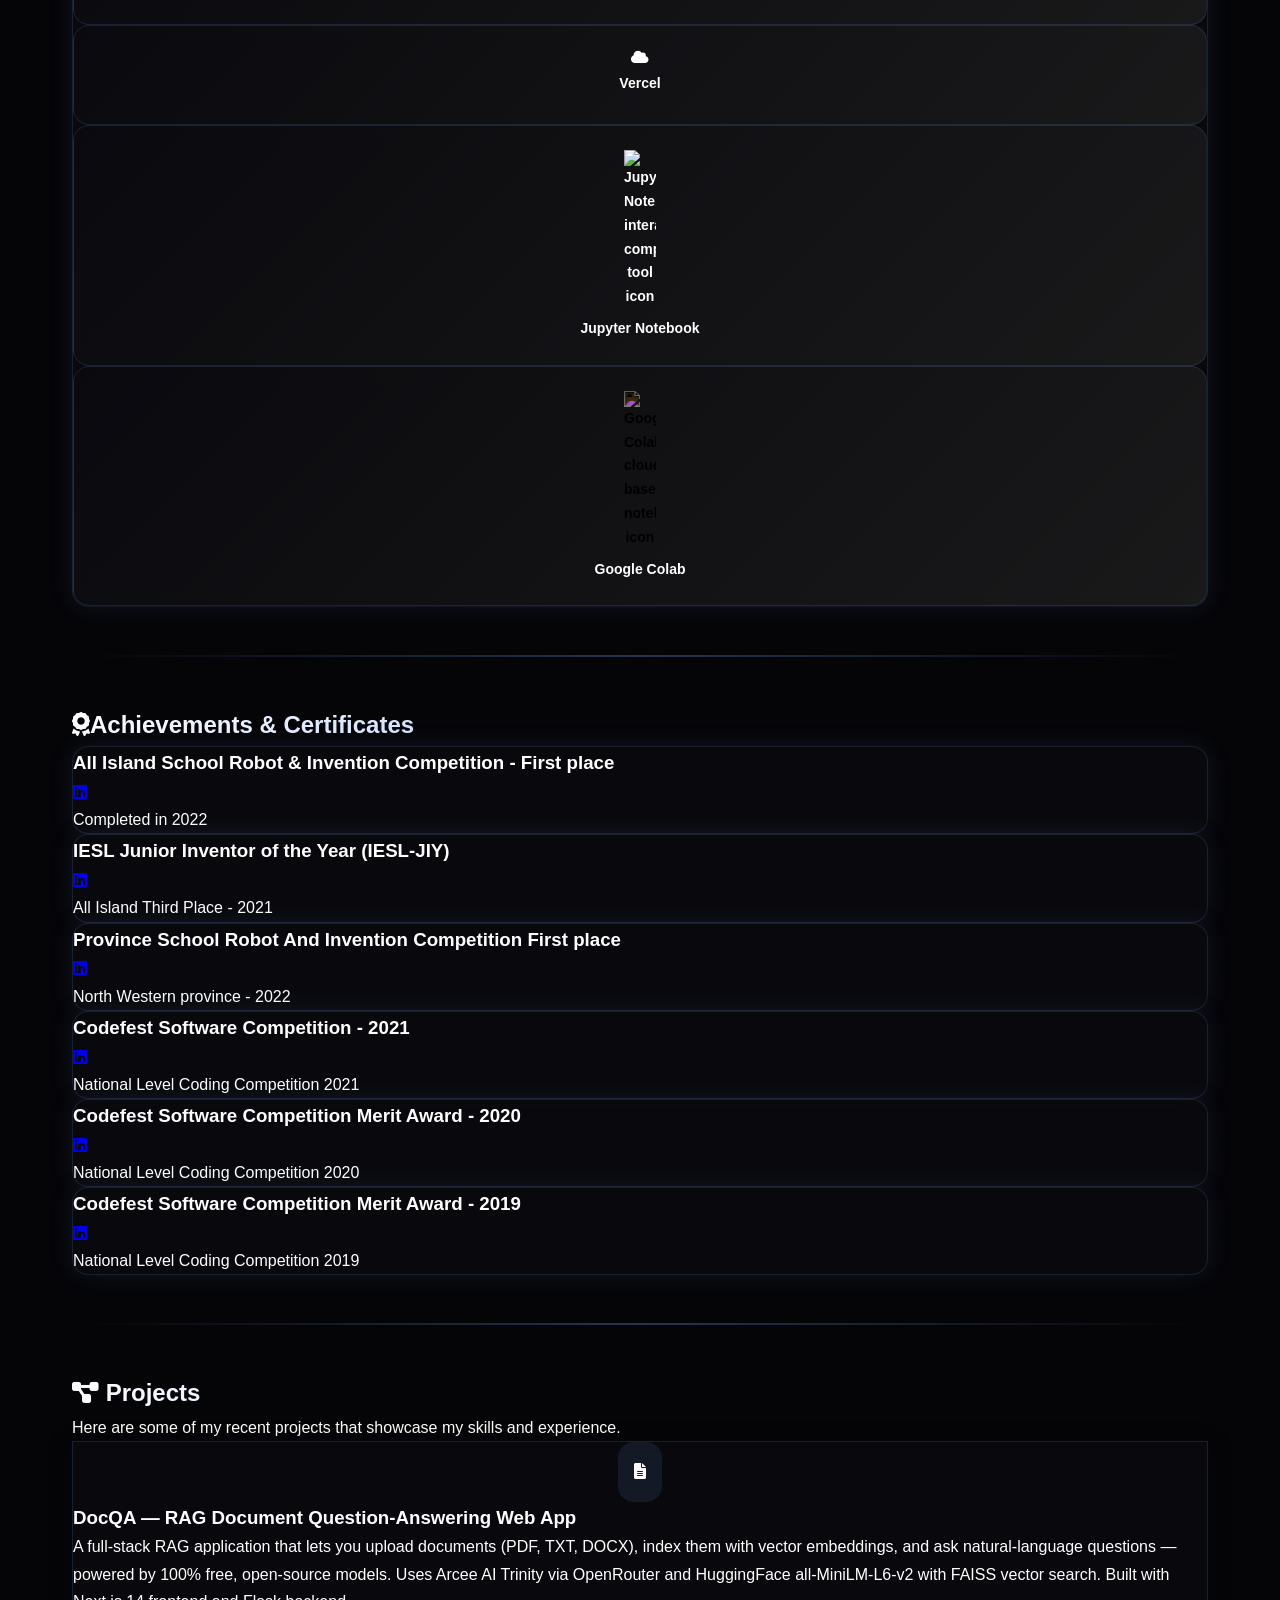
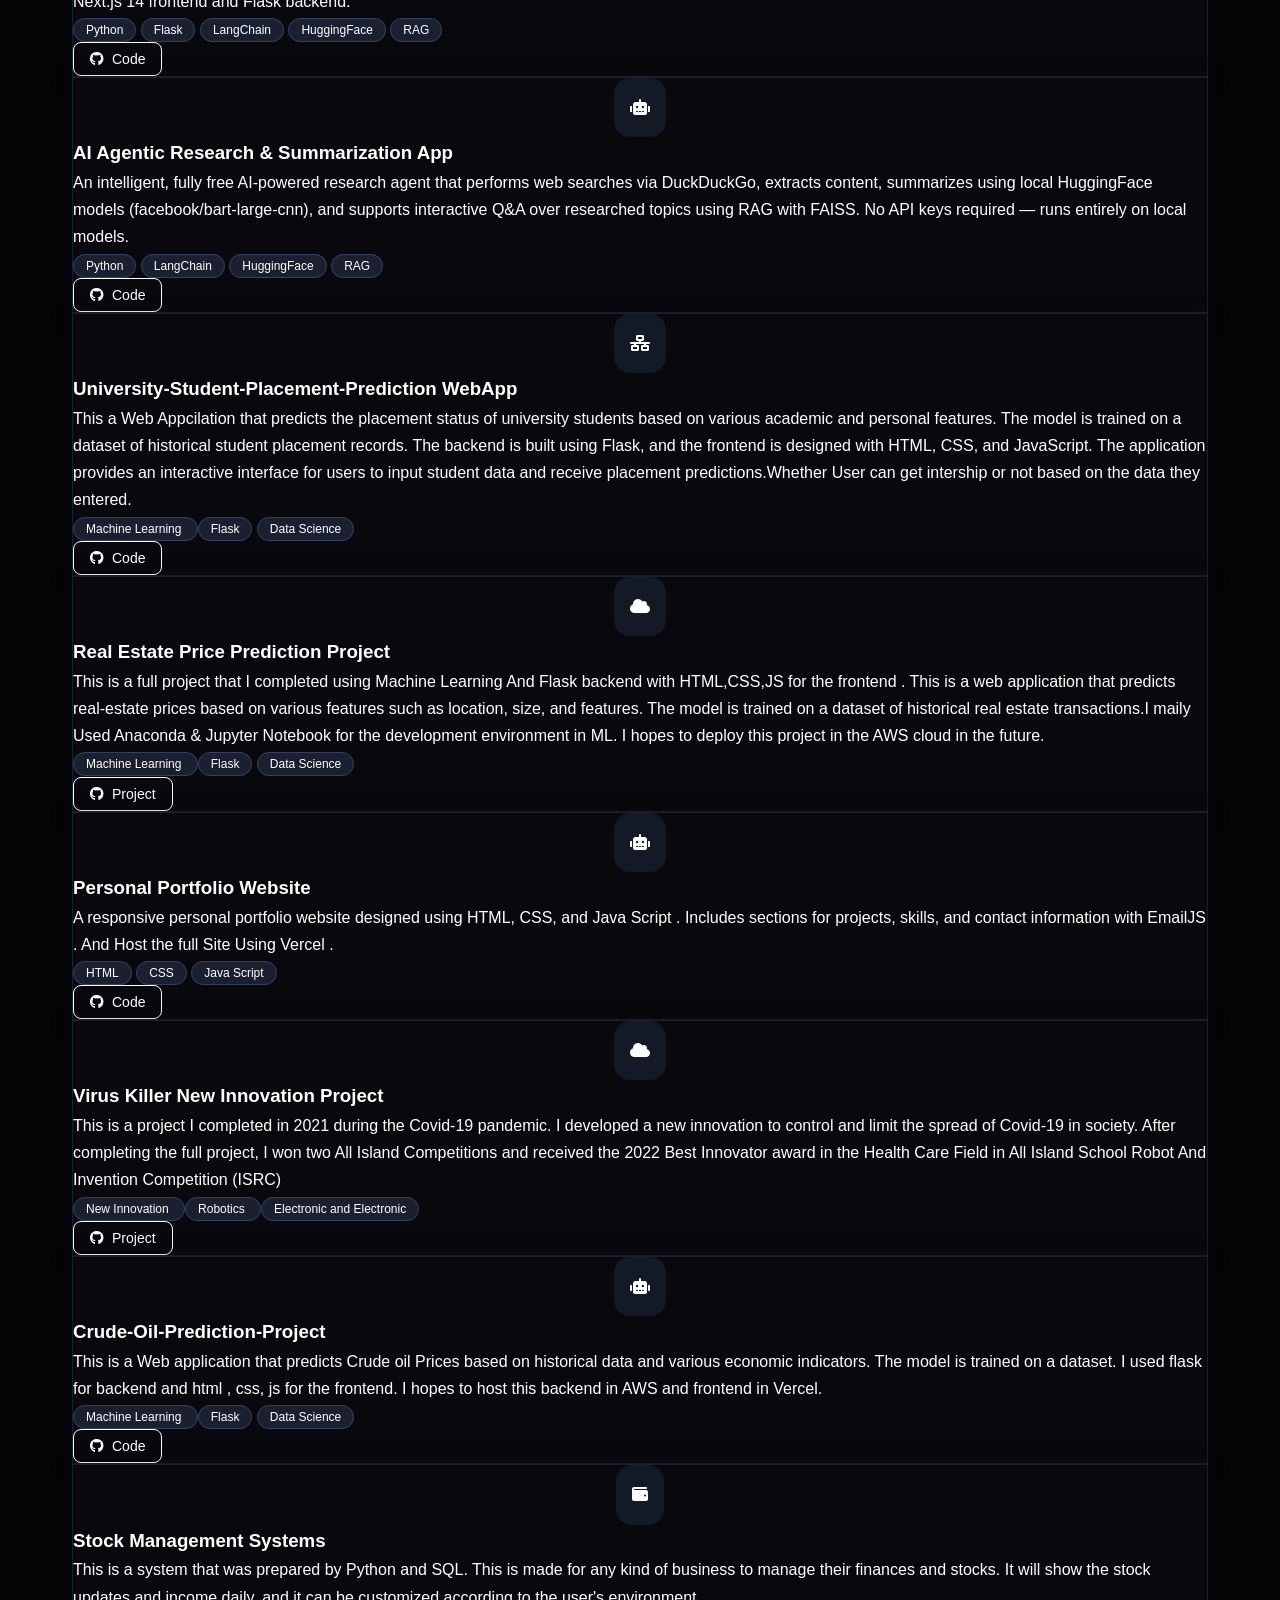
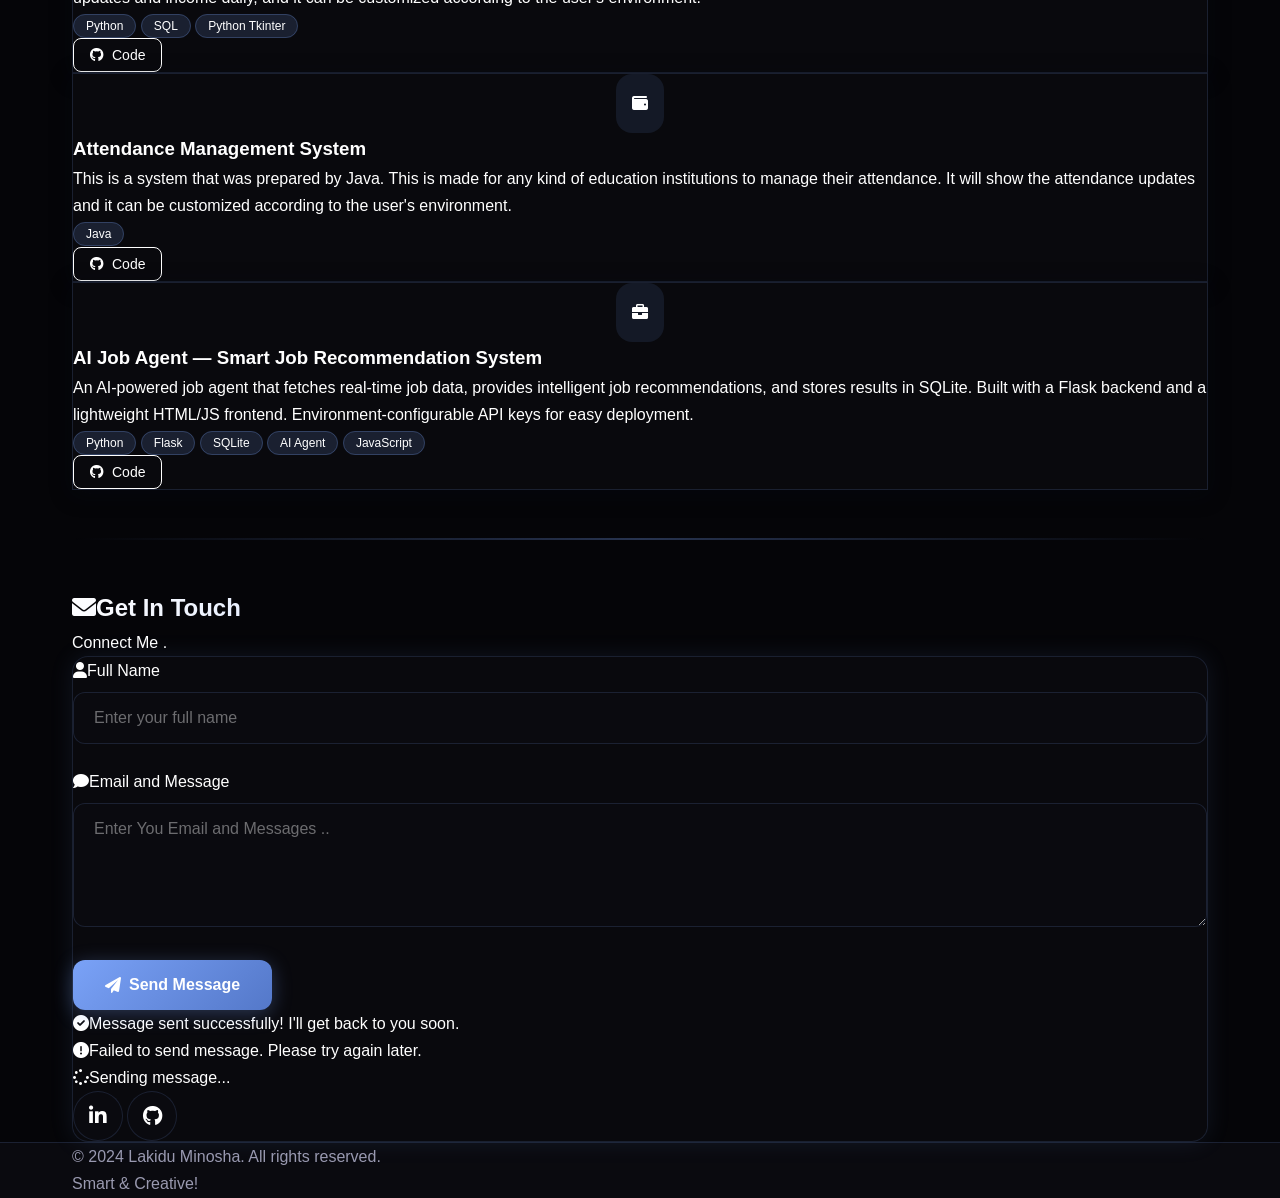
==== commit e371cf29: "fix and update" ====
--- a/index.html
+++ b/index.html
@@ -490,7 +490,6 @@
                                     <span class="font-medium">
                                         <i class="fab fa-python mr-2"></i>Python
                                     </span>
-                                    <span class="text-indigo-400">70%</span>
                                 </div>
                                 <div class="skill-bar">
                                     <div class="skill-bar-fill" data-width="90"></div>
@@ -501,7 +500,6 @@
                                     <span class="font-medium">
                                         <i class="fab fa-js-square mr-2"></i>JavaScript
                                     </span>
-                                    <span class="text-indigo-400">65%</span>
                                 </div>
                                 <div class="skill-bar">
                                     <div class="skill-bar-fill" data-width="88"></div>
@@ -512,7 +510,6 @@
                                     <span class="font-medium">
                                         <i class="fab fa-java mr-2"></i>Java
                                     </span>
-                                    <span class="text-indigo-400">60%</span>
                                 </div>
                                 <div class="skill-bar">
                                     <div class="skill-bar-fill" data-width="85"></div>
@@ -544,7 +541,6 @@
                                         />
                                         Dart
                                     </span>
-                                    <span class="text-indigo-400">55%</span>
                                 </div>
                                 <div class="skill-bar">
                                     <div class="skill-bar-fill" data-width="75"></div>
@@ -573,8 +569,6 @@
                                     />
                                     Pandas
                                 </span>
-
-                                <span class="text-indigo-400">90%</span>
                             </div>
                             <div class="skill-bar">
                                 <div class="skill-bar-fill" data-width="90"></div>
@@ -595,8 +589,6 @@
                                     />
                                     NumPy
                                 </span>
-
-                                <span class="text-indigo-400">80%</span>
                             </div>
                             <div class="skill-bar">
                                 <div class="skill-bar-fill" data-width="90"></div>
@@ -617,7 +609,6 @@
                                     />
                                     Flask
                                 </span>
-                                <span class="text-indigo-400">70%</span>
                             </div>
                             <div class="skill-bar">
                                 <div class="skill-bar-fill" data-width="90"></div>
@@ -638,7 +629,6 @@
                                     />
                                     Node.js
                                 </span>
-                                <span class="text-indigo-400">65%</span>
                             </div>
                             <div class="skill-bar">
                                 <div class="skill-bar-fill" data-width="80"></div>
@@ -660,7 +650,6 @@
                                     />
                                     Flutter
                                 </span>
-                                <span class="text-indigo-400">60%</span>
                             </div>
                             <div class="skill-bar">
                                 <div class="skill-bar-fill" data-width="80"></div>
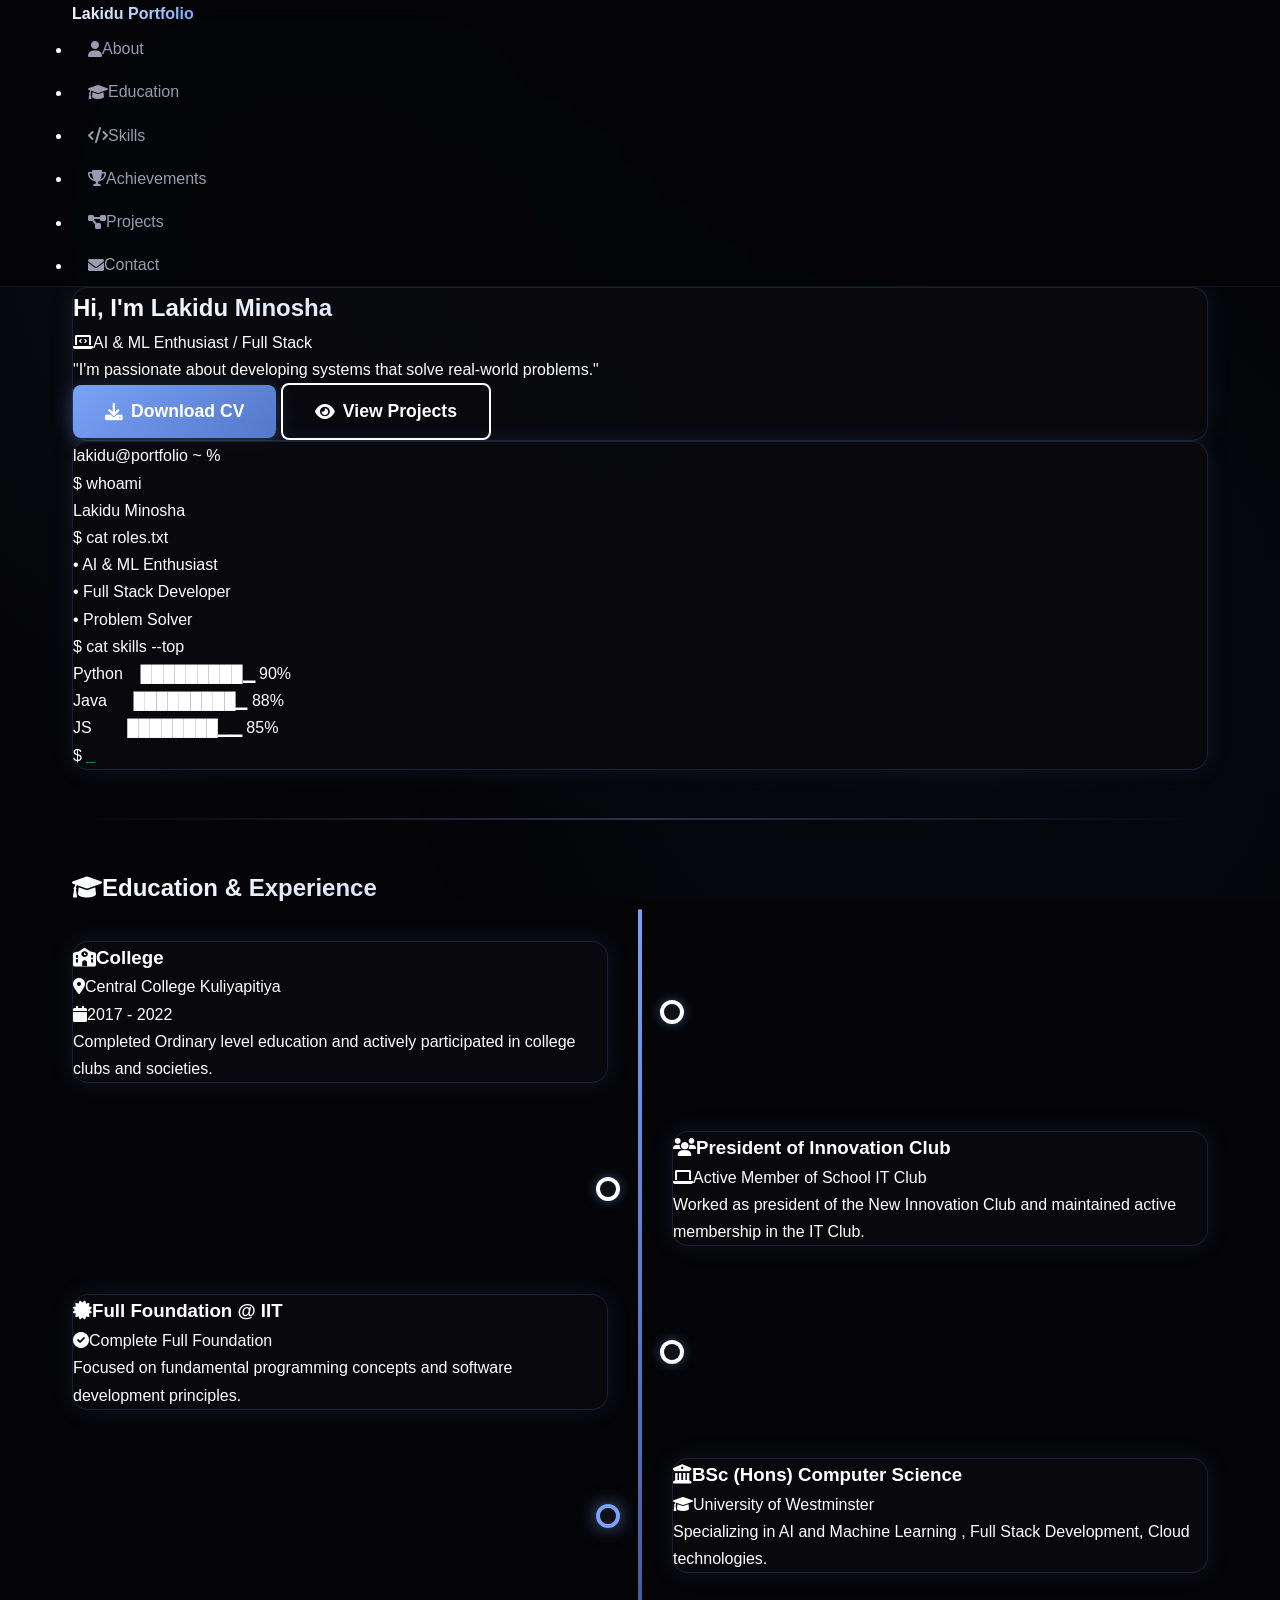
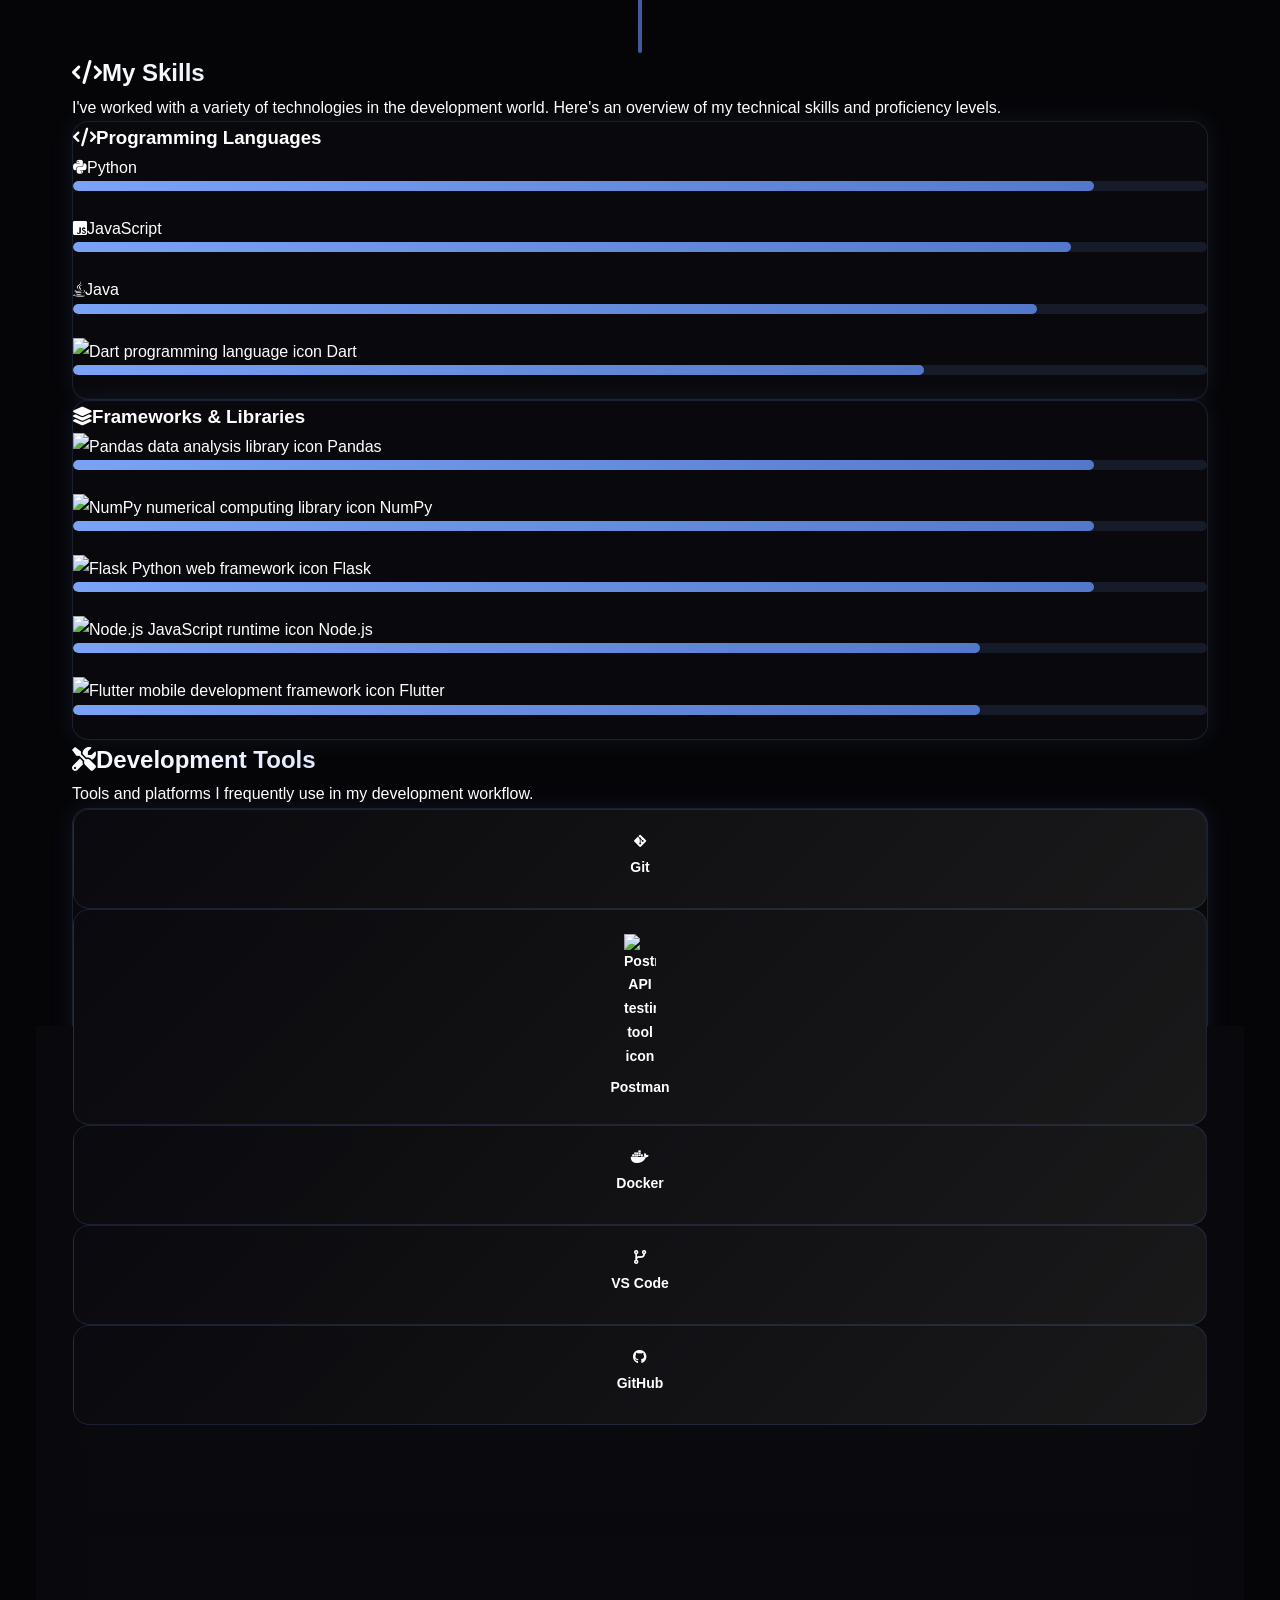
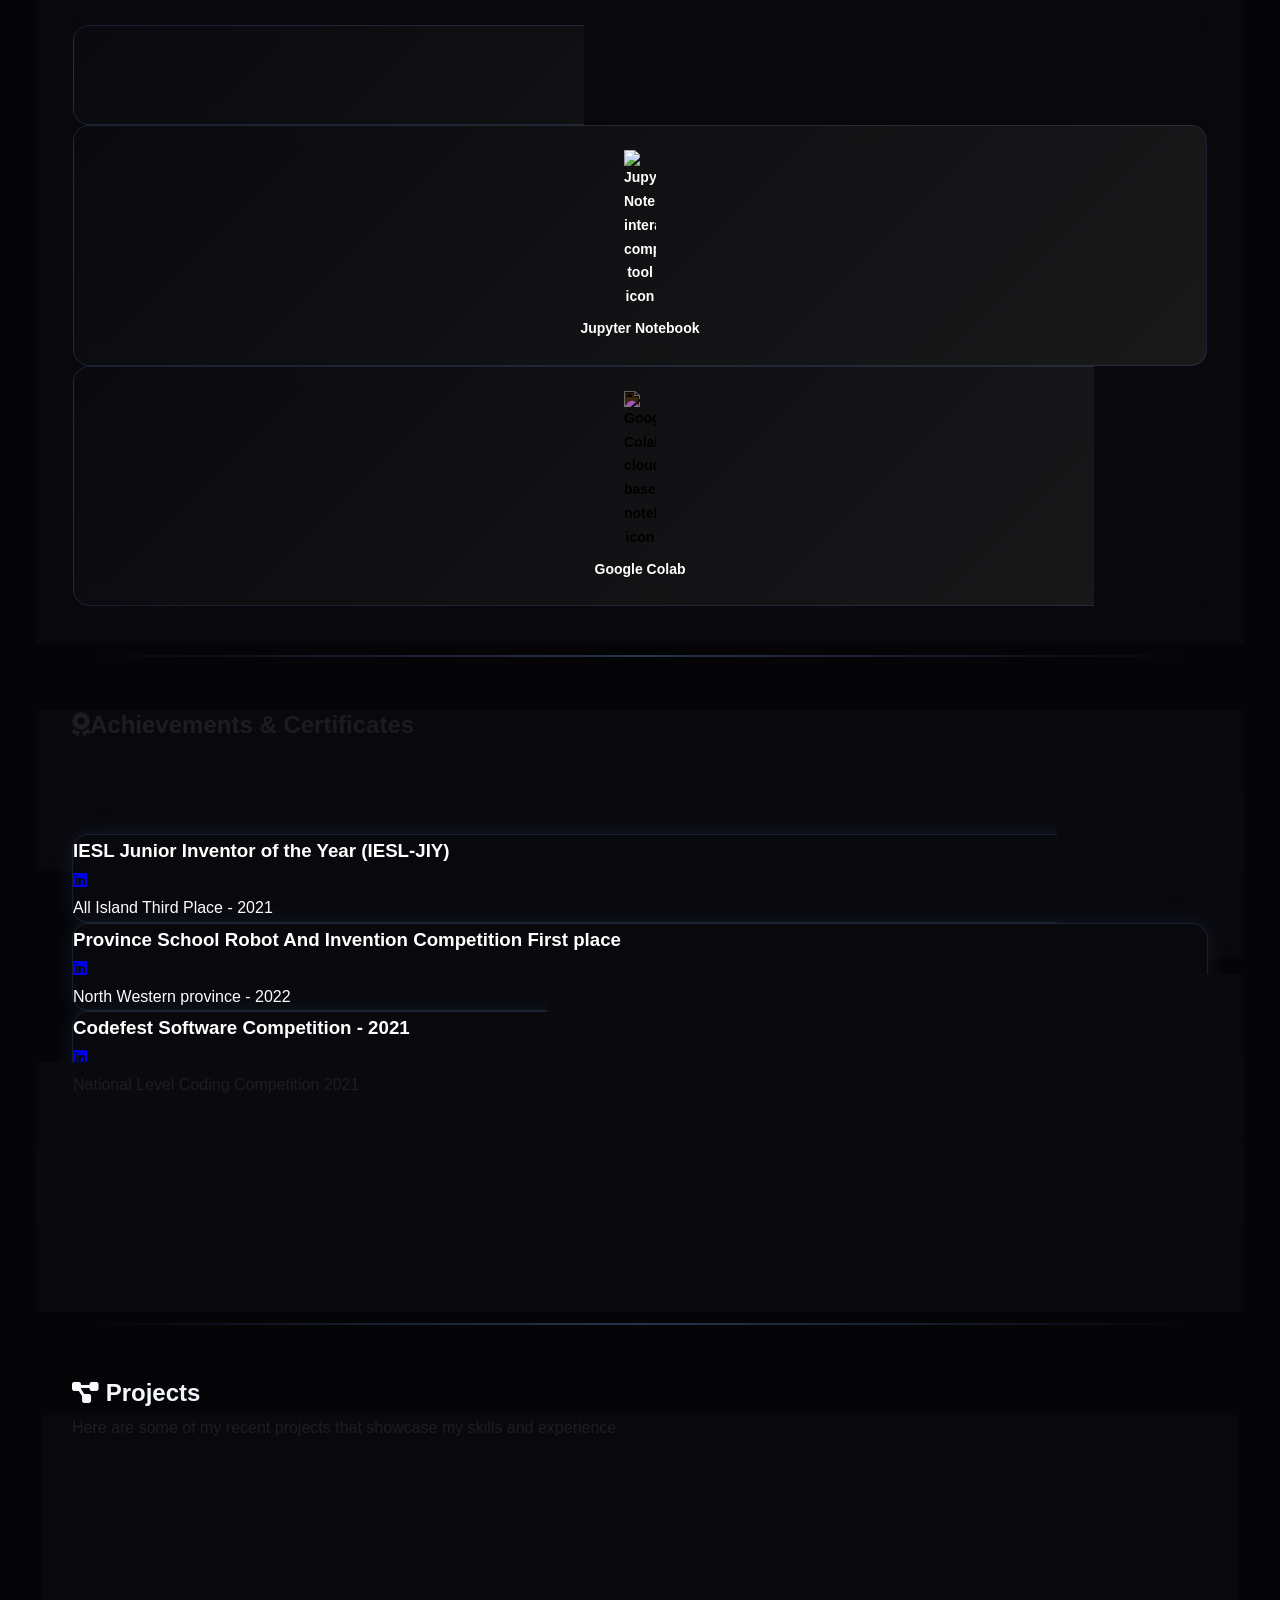
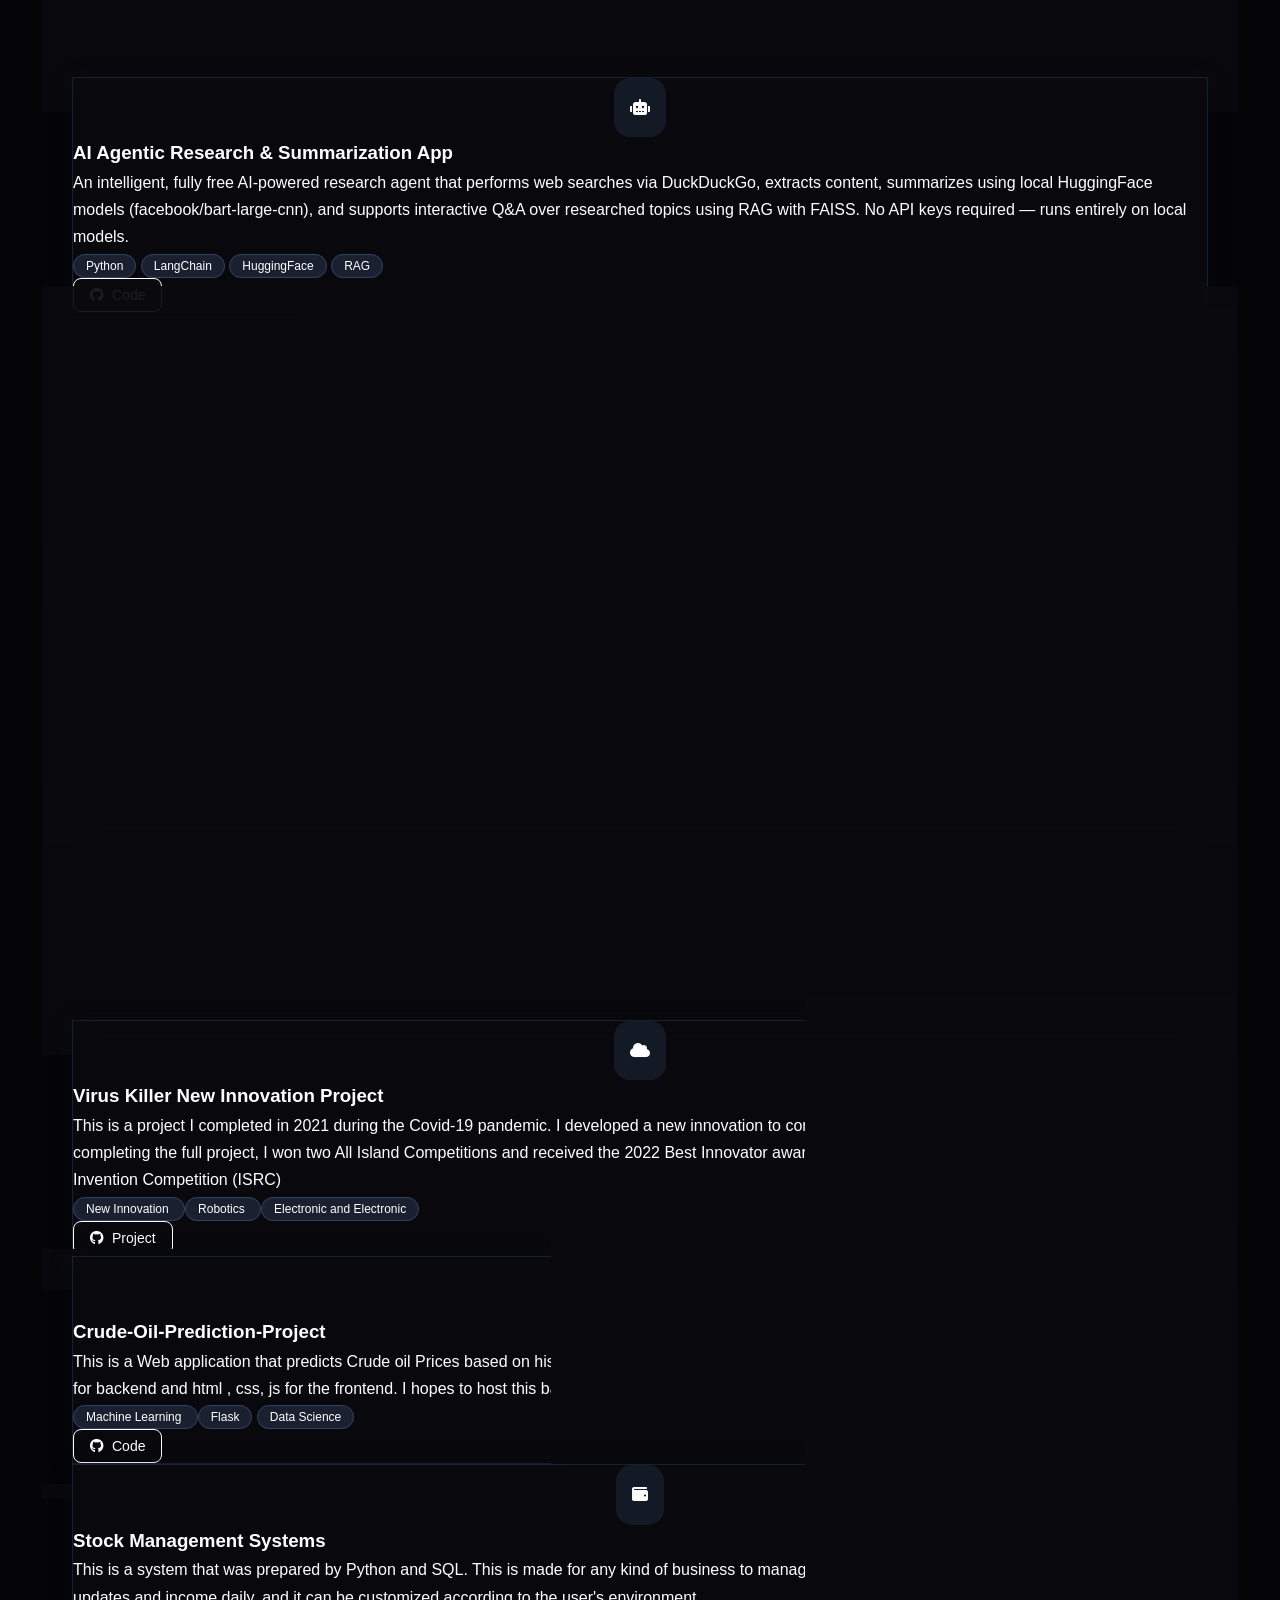
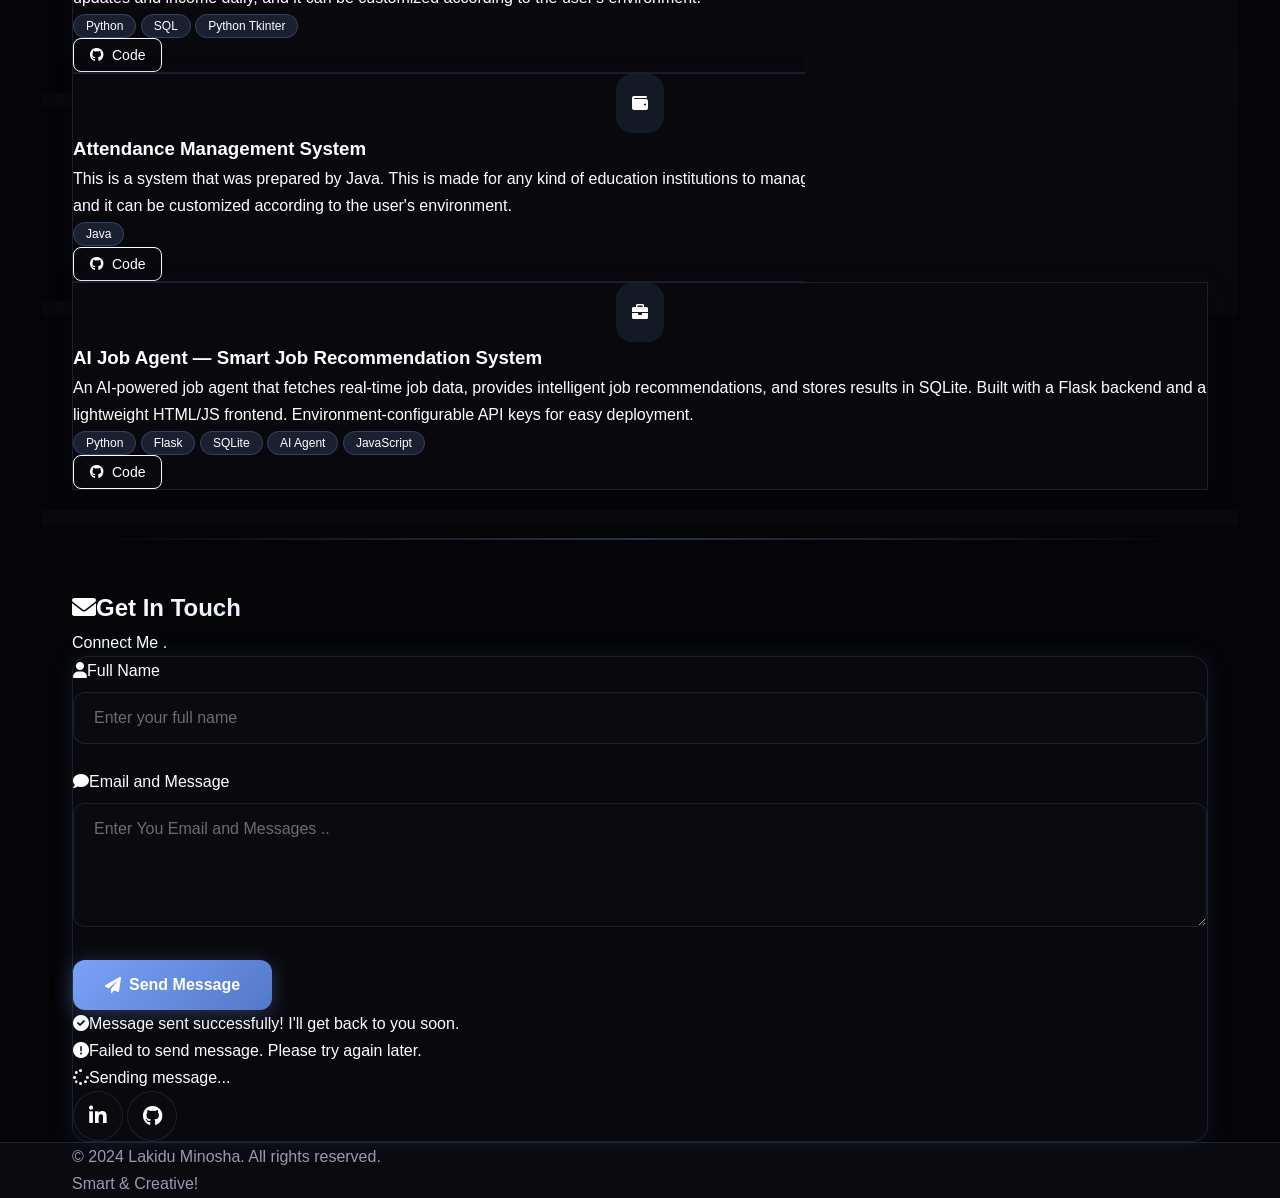
==== commit 5c793d17: "update" ====
--- a/index.html
+++ b/index.html
@@ -25,9 +25,19 @@
         <meta name="apple-mobile-web-app-title" content="Lakidu Portfolio" />
 
         <!-- Favicon & Icons -->
-        <link rel="icon" type="image/x-icon" href="data:image/svg+xml,<svg xmlns='http://www.w3.org/2000/svg' viewBox='0 0 100 100'><text y='75' font-size='75' fill='%236366f1'>L</text></svg>" />
-        <link rel="apple-touch-icon" href="data:image/svg+xml,<svg xmlns='http://www.w3.org/2000/svg' viewBox='0 0 180 180'><rect fill='%23050508' width='180' height='180'/><text y='135' x='50' font-size='100' font-weight='bold' fill='%236366f1'>L</text></svg>" />
-        <link rel="manifest" href="data:application/json,{&quot;name&quot;:&quot;Lakidu Minosha Portfolio&quot;,&quot;short_name&quot;:&quot;Lakidu&quot;,&quot;icons&quot;:[{&quot;src&quot;:&quot;data:image/svg+xml,&lt;svg xmlns=&#39;http://www.w3.org/2000/svg&#39; viewBox=&#39;0 0 192 192&#39;&gt;&lt;rect fill=&#39;%23050508&#39; width=&#39;192&#39; height=&#39;192&#39;/&gt;&lt;text y=&#39;145&#39; x=&#39;55&#39; font-size=&#39;120&#39; font-weight=&#39;bold&#39; fill=&#39;%236366f1&#39;&gt;L&lt;/text&gt;&lt;/svg&gt;&quot;,&quot;sizes&quot;:&quot;192x192&quot;,&quot;type&quot;:&quot;image/svg+xml&quot;,&quot;purpose&quot;:&quot;any&quot;}],&quot;start_url&quot;:&quot;/&quot;,&quot;background_color&quot;:&quot;%23050508&quot;,&quot;theme_color&quot;:&quot;%236366f1&quot;,&quot;display&quot;:&quot;standalone&quot;}" />
+        <link
+            rel="icon"
+            type="image/x-icon"
+            href="data:image/svg+xml,<svg xmlns='http://www.w3.org/2000/svg' viewBox='0 0 100 100'><text y='75' font-size='75' fill='%236366f1'>L</text></svg>"
+        />
+        <link
+            rel="apple-touch-icon"
+            href="data:image/svg+xml,<svg xmlns='http://www.w3.org/2000/svg' viewBox='0 0 180 180'><rect fill='%23050508' width='180' height='180'/><text y='135' x='50' font-size='100' font-weight='bold' fill='%236366f1'>L</text></svg>"
+        />
+        <link
+            rel="manifest"
+            href='data:application/json,{"name":"Lakidu Minosha Portfolio","short_name":"Lakidu","icons":[{"src":"data:image/svg+xml,&lt;svg xmlns=&#39;http://www.w3.org/2000/svg&#39; viewBox=&#39;0 0 192 192&#39;&gt;&lt;rect fill=&#39;%23050508&#39; width=&#39;192&#39; height=&#39;192&#39;/&gt;&lt;text y=&#39;145&#39; x=&#39;55&#39; font-size=&#39;120&#39; font-weight=&#39;bold&#39; fill=&#39;%236366f1&#39;&gt;L&lt;/text&gt;&lt;/svg&gt;","sizes":"192x192","type":"image/svg+xml","purpose":"any"}],"start_url":"/","background_color":"%23050508","theme_color":"%236366f1","display":"standalone"}'
+        />
 
         <!-- DNS Prefetch & Preconnect -->
         <link rel="dns-prefetch" href="https://fonts.googleapis.com" />
@@ -521,7 +531,6 @@
                                     <span class="font-medium">
                                         <i class="fab fa-android mr-2"></i>Kotlin
                                     </span>
-                                    <span class="text-indigo-400">60%</span>
                                 </div>
                                 <div class="skill-bar">
                                     <div class="skill-bar-fill" data-width="80"></div>
